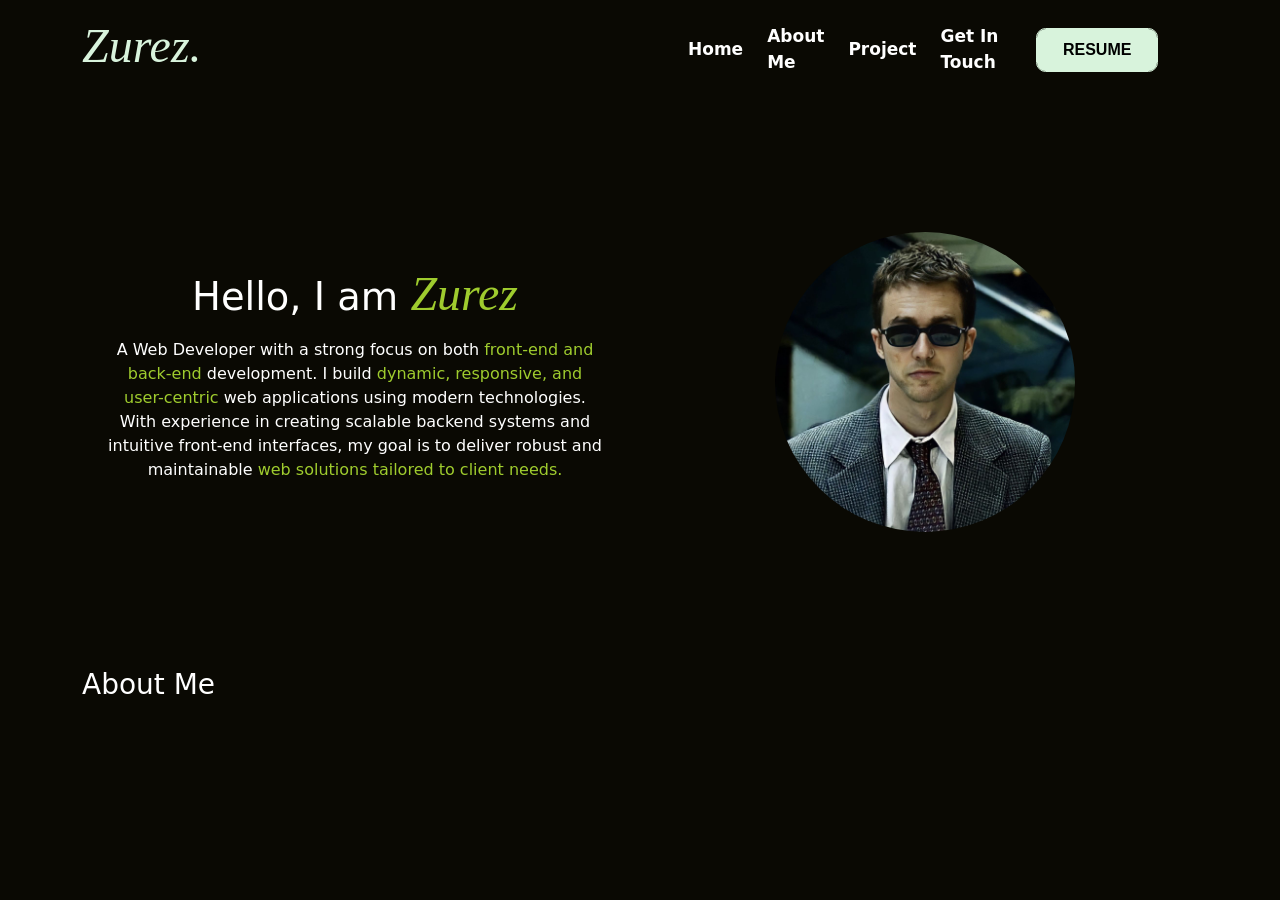
==== index.html @ 230d24d3 "Refactor section to main for semantic HTML and adjust loading screen timeout for better performance" ====
<!DOCTYPE html>
<html lang="en">

<head>
    <link href="https://cdn.jsdelivr.net/npm/bootstrap@5.0.2/dist/css/bootstrap.min.css" rel="stylesheet"
        integrity="sha384-EVSTQN3/azprG1Anm3QDgpJLIm9Nao0Yz1ztcQTwFspd3yD65VohhpuuCOmLASjC" crossorigin="anonymous" />
    <script src="https://cdn.jsdelivr.net/npm/@popperjs/core@2.9.2/dist/umd/popper.min.js"
        integrity="sha384-IQsoLXl5PILFhosVNubq5LC7Qb9DXgDA9i+tQ8Zj3iwWAwPtgFTxbJ8NT4GN1R8p"
        crossorigin="anonymous"></script>
    <script src="https://cdn.jsdelivr.net/npm/bootstrap@5.0.2/dist/js/bootstrap.min.js"
        integrity="sha384-cVKIPhGWiC2Al4u+LWgxfKTRIcfu0JTxR+EQDz/bgldoEyl4H0zUF0QKbrJ0EcQF"
        crossorigin="anonymous"></script>
    <meta charset="UTF-8" />
    <meta name="viewport" content="width=device-width, initial-scale=1.0" />
    <title>Document</title>
    <link rel="stylesheet" href="styles.css" />
</head>
   <!-- Loading Screen -->

<body id="body" class="container text-white">
    <div id="loading-screen">
        <span><i>Zurez..</i></span>
    </div>
    <div id="loading-finish" style="display: none;">
    <div class="py-3">
        <div class="row align-items-center">
            <h1 class="logo-text col-md-6"><i>Zurez.</i></h1>
            <nav class="navbar-text col-md-6 d-none d-md-flex px-5 justify-content-end align-items-center gap-4">
                <a href="#">Home</a>
                <a href="#">About Me</a>
                <a href="#">Project</a>
                <a href="#">Get In Touch</a>
                <button class="btn third text-black">Resume</button>
            </nav>
        </div>
    </div>

    <main class="main-section d-flex justify-content-center align-items-center my-5 my-section">
        <div class="row">
            <div class="col-md-6 d-flex flex-column align-items-center justify-content-center">
                <div class="main-heading text-center">Hello, I am <span class="main-zurez"><i>Zurez</i></span></div>
                <p class="text-center px-4 py-2 main-text">
                    A Web Developer with a strong focus on both <span style="color: #9fcc2e;">front-end and back-end</span> development.
                    I build<span style="color: #9fcc2e;"> dynamic, responsive, and user-centric</span> web applications using modern technologies.
                    With experience in creating scalable backend systems and intuitive front-end interfaces,
                    my goal is to deliver robust and maintainable <span style="color: #9fcc2e;">web solutions tailored to client needs.</span>
                </p>
            </div>
            <div class="col-md-6 d-flex align-items-center justify-content-center">
                <div class="">
                    <img src="./image/narrator.jpg" height="300" width="300" alt="image" style="border-radius: 50%;" />
                </div>
            </div>
        </div>
    </main>
    <about>
        <div class="fs-3">About Me</div>
    </about>
</div>
    <!-- <section class="about-me">
        <h1>I am a good boy</h1>
    </section> -->


    <script>
        // Set a timeout to hide the loading screen after 2 seconds
        setTimeout(function () {
            document.getElementById('loading-screen').style.display = 'none';
            document.getElementById('loading-finish').style.display = 'block';
        }, 500); // 2000ms = 2 seconds
    </script>


    <script src="https://cdn.jsdelivr.net/npm/@popperjs/core@2.9.2/dist/umd/popper.min.js"
        integrity="sha384-IQsoLXl5PILFhosVNubq5LC7Qb9DXgDA9i+tQ8Zj3iwWAwPtgFTxbJ8NT4GN1R8p"
        crossorigin="anonymous"></script>
    <script src="https://cdn.jsdelivr.net/npm/bootstrap@5.0.2/dist/js/bootstrap.min.js"
        integrity="sha384-cVKIPhGWiC2Al4u+LWgxfKTRIcfu0JTxR+EQDz/bgldoEyl4H0zUF0QKbrJ0EcQF"
        crossorigin="anonymous"></script>
</body>

</html>
---- styles.css ----
:root {
  /* Main color Dark to White */
  --main-bg-color-black: #000; /* Black */
  --main-bg-color-900: #0a0903; /* darkest */
  --main-bg-color-700: #9fcc2e;
  --main-bg-color-500: #d8f3dc; /* base / default */
  --main-bg-color-300: ;
  --main-bg-color-100: ; /* lightest */
  --main-bg-color-white: #fff; /* White */
  --main-font-family: "Playfair Display", serif;
  /* --secondry-font-family: "Playfair Display", serif; */
}

body {
  background-color: var(--main-bg-color-900);
}

#loading-screen {
  position: fixed;
  top: 0;
  left: 0;
  width: 100%;
  height: 100%;
  background-color: var(--main-bg-color-900);
  color: white;
  display: flex;
  justify-content: center;
  align-items: center;
  font-size: 30px;
  font-family: "Times New Roman", Times, serif;
  z-index: 9999; /* Make sure it's on top */
  text-shadow: 0 0 10px #fff,
  0 0 60px #9fcc2e,
  0 0 70px #9fcc2e;

}

.logo-text {
  font-family: "Times New Roman", Times, serif;
  color: var(--main-bg-color-500);
  font-size: 3rem;
}

.navbar-text {
  font-weight: 600;
}

nav a {
  color: var(--main-bg-color-500);
  text-decoration: none;
  font-size: 17px;
}

nav a:hover {
  color: var(--main-bg-color-700);
  /* text-decoration: underline; */
}

.main-section {
  height: 29.3rem;
}

.main-heading {
  font-size: 2.4rem;
}

.main-text {
  font-size: 16px;
}

.main-zurez{
  font-family: "Times New Roman", Times, serif;
  font-size: 3rem;
  color: var(--main-bg-color-700);
}

/* Base button styles */
.btn {
  box-sizing: border-box;
  appearance: none;
  background-color: transparent;
  border-radius: 0.6em;
  cursor: pointer;
  display: flex;
  align-self: center;
  font-size: 1rem;
  font-weight: 700;
  line-height: 1;
  margin: 4px;
  padding: 0.8em 1.6em;
  text-decoration: none;
  text-align:   center;
  text-transform: uppercase;
  font-family: "Montserrat", sans-serif;
  transition: all 150ms ease-in-out;
}

.btn:hover,
.btn:focus {
  color: #fff;
  outline: 0;
}

/* Button with 'third' class */
.btn.third {
  border-color: var(--main-bg-color-500); /* replaced $blue */
  color: var(--main-bg-color-black);
  box-shadow: 0 0 40px 40px var(--main-bg-color-500) inset,
    0 0 0 0 var(--main-bg-color-500);
}

.btn.third:hover {
  color: #fff;
  box-shadow: 0 0 10px 0 var(--main-bg-color-500) inset,
    0 0 10px 4px var(--main-bg-color-500);
}
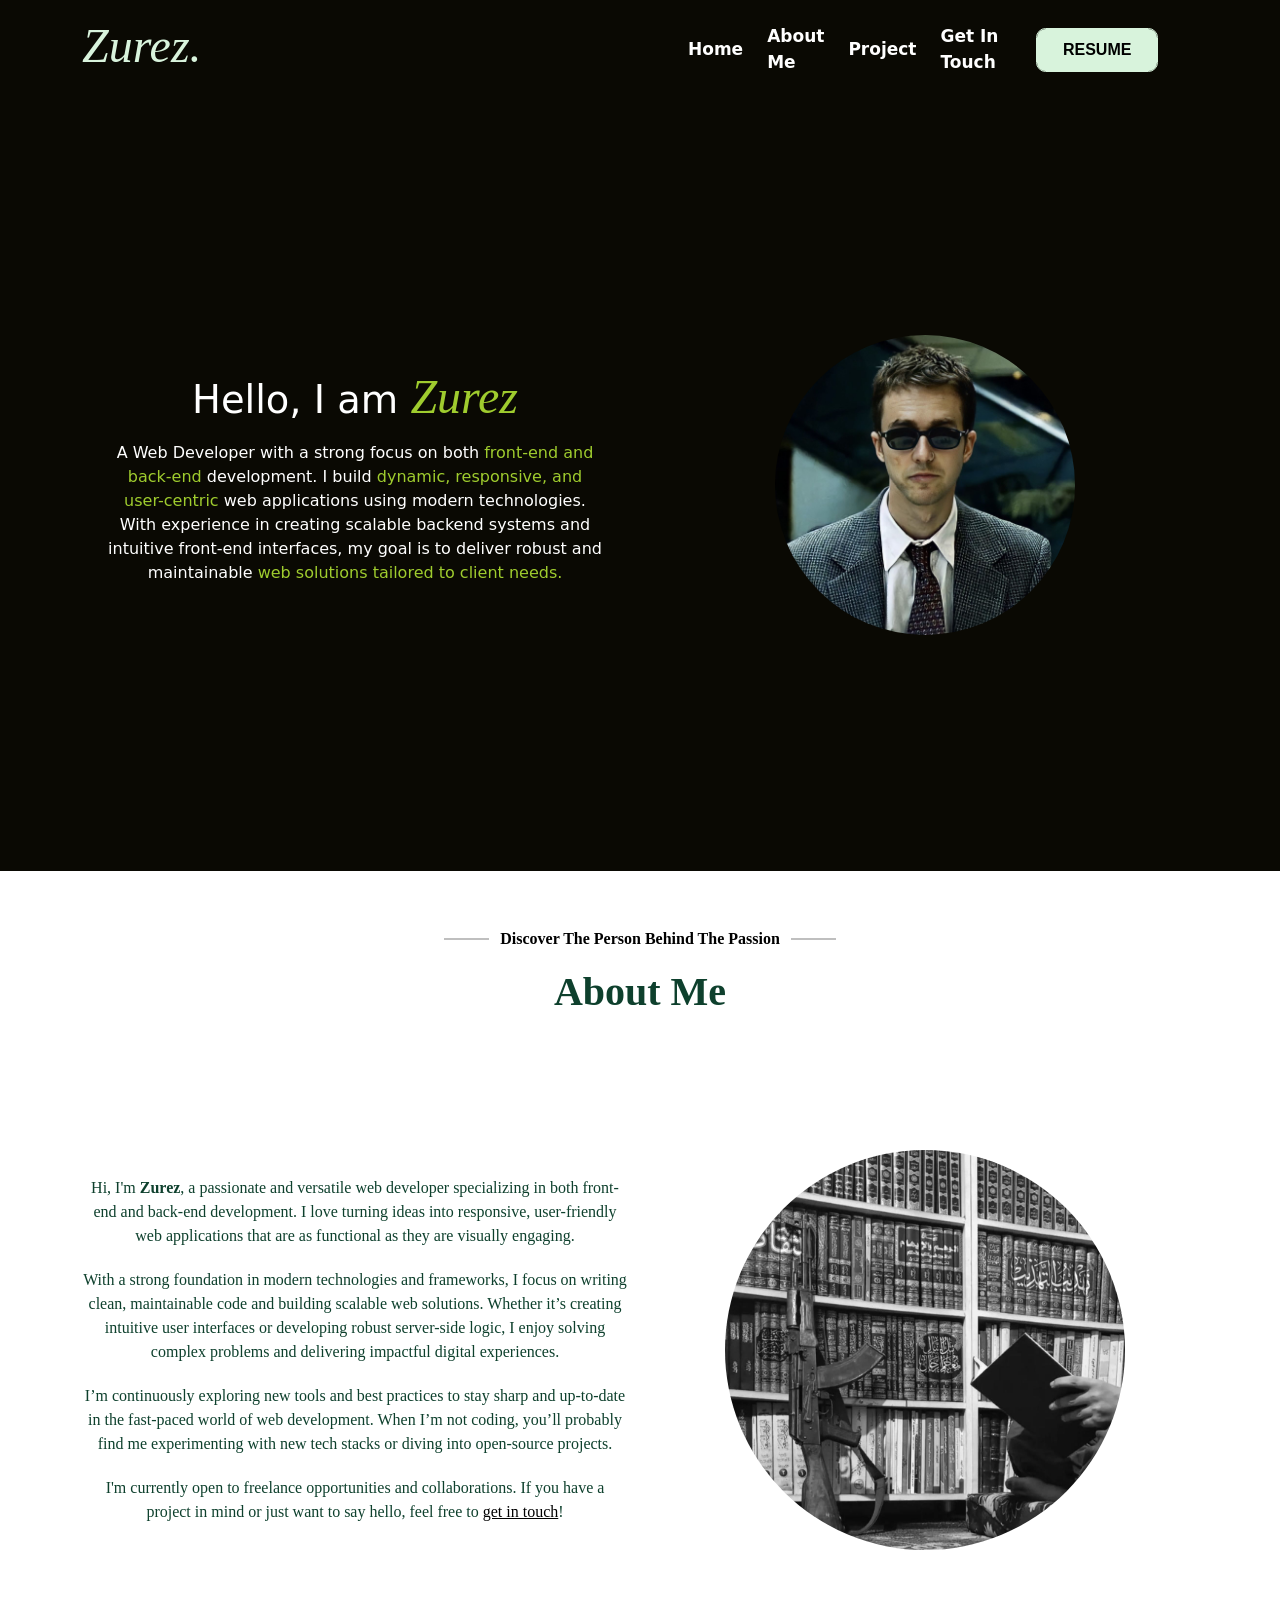
==== commit f908a256: "Refactor code structure for improved readability and maintainability" ====
--- a/index.html
+++ b/index.html
@@ -15,68 +15,117 @@
     <title>Document</title>
     <link rel="stylesheet" href="styles.css" />
 </head>
-   <!-- Loading Screen -->
 
-<body id="body" class="container text-white">
+<body id="body">
+
+
+    <!-- Loading Screen -->
     <div id="loading-screen">
         <span><i>Zurez..</i></span>
     </div>
+    <!-- Loading Screen Ends -->
+
+    <!-- Loading Starts -->
     <div id="loading-finish" style="display: none;">
-    <div class="py-3">
-        <div class="row align-items-center">
-            <h1 class="logo-text col-md-6"><i>Zurez.</i></h1>
-            <nav class="navbar-text col-md-6 d-none d-md-flex px-5 justify-content-end align-items-center gap-4">
-                <a href="#">Home</a>
-                <a href="#">About Me</a>
-                <a href="#">Project</a>
-                <a href="#">Get In Touch</a>
-                <button class="btn third text-black">Resume</button>
-            </nav>
-        </div>
+
+
+        <!--Nav Section Starts -->
+        <nav class="container text-white py-3">
+            <div class="row align-items-center">
+                <h1 class="logo-text col-md-6"><i>Zurez.</i></h1>
+                <nav class="navbar-text col-md-6 d-none d-md-flex px-5 justify-content-end align-items-center gap-4">
+                    <a href="#">Home</a>
+                    <a href="#">About Me</a>
+                    <a href="#">Project</a>
+                    <a href="#">Get In Touch</a>
+                    <button class="btn third text-black">Resume</button>
+                </nav>
+            </div>
+        </nav>
+        <!--Nav Section Starts -->
+
+
+
+        <!-- Home Section Starts -->
+        <main class="container text-white justify-content-center align-items-center my-5 my-section">
+            <div class="row">
+                <div class="col-md-6 d-flex flex-column align-items-center justify-content-center">
+                    <div class="main-heading text-center">Hello, I am <span class="main-zurez"><i>Zurez</i></span></div>
+                    <p class="text-center px-4 py-2 main-text">
+                        A Web Developer with a strong focus on both <span style="color: #9fcc2e;">front-end and
+                            back-end</span> development.
+                        I build<span style="color: #9fcc2e;"> dynamic, responsive, and user-centric</span> web
+                        applications using modern technologies.
+                        With experience in creating scalable backend systems and intuitive front-end interfaces,
+                        my goal is to deliver robust and maintainable <span style="color: #9fcc2e;">web solutions
+                            tailored to client needs.</span>
+                    </p>
+                </div>
+                <div class="col-md-6 d-flex align-items-center justify-content-center">
+                    <div class="">
+                        <img src="./image/narrator.jpg" height="300" width="300" alt="image"
+                            style="border-radius: 50%;" />
+                    </div>
+                </div>
+            </div>
+        </main>
+        <!-- Home Section Ends-->
+
+
+
+        <section id="about">
+            <div class="line-text my-2">Discover The Person Behind The Passion</div>
+            <div class="about-heading">About Me</div>
+            <div class="container">
+                <div class="row about-text">
+                    <div class="col-md-6 d-flex flex-column align-items-center justify-content-center">
+                        <p class="paragraph-text-about">
+                            Hi, I'm <strong>Zurez</strong>, a passionate and versatile web developer specializing in both 
+                            <span style="color: #0E402D;">front-end</span> and 
+                            <span style="color: #0E402D;">back-end</span> development. I love turning ideas into responsive, 
+                            user-friendly web applications that are as functional as they are visually engaging.
+                        </p>
+                        <p class="paragraph-text-about mt-1">
+                            With a strong foundation in modern technologies and frameworks, I focus on writing clean, 
+                            maintainable code and building scalable web solutions. Whether it’s creating intuitive 
+                            user interfaces or developing robust server-side logic, I enjoy solving complex problems 
+                            and delivering impactful digital experiences.
+                        </p>
+                        <p class="paragraph-text-about mt-1">
+                            I’m continuously exploring new tools and best practices to stay sharp and up-to-date 
+                            in the fast-paced world of web development. When I’m not coding, you’ll probably find me 
+                            experimenting with new tech stacks or diving into open-source projects.
+                        </p>
+                        <p class="paragraph-text-about mt-1">
+                            I'm currently open to freelance opportunities and collaborations. If you have a project in mind or 
+                            just want to say hello, feel free to <a href="#contact" class="text-decoration-underline text-black">get in touch</a>!
+                        </p>                                            
+                    </div>
+                    <div class="col-md-6 d-flex align-items-center justify-content-center">
+                        <img src="./image/gbuo.jpeg" height="400" width="400" alt="image"
+                            style="border-radius: 50%;" />
+                    </div>
+                </div>
+            </div>
+        </section>
+
+
+
     </div>
 
-    <main class="main-section d-flex justify-content-center align-items-center my-5 my-section">
-        <div class="row">
-            <div class="col-md-6 d-flex flex-column align-items-center justify-content-center">
-                <div class="main-heading text-center">Hello, I am <span class="main-zurez"><i>Zurez</i></span></div>
-                <p class="text-center px-4 py-2 main-text">
-                    A Web Developer with a strong focus on both <span style="color: #9fcc2e;">front-end and back-end</span> development.
-                    I build<span style="color: #9fcc2e;"> dynamic, responsive, and user-centric</span> web applications using modern technologies.
-                    With experience in creating scalable backend systems and intuitive front-end interfaces,
-                    my goal is to deliver robust and maintainable <span style="color: #9fcc2e;">web solutions tailored to client needs.</span>
-                </p>
-            </div>
-            <div class="col-md-6 d-flex align-items-center justify-content-center">
-                <div class="">
-                    <img src="./image/narrator.jpg" height="300" width="300" alt="image" style="border-radius: 50%;" />
-                </div>
-            </div>
-        </div>
-    </main>
-    <about>
-        <div class="fs-3">About Me</div>
-    </about>
-</div>
-    <!-- <section class="about-me">
-        <h1>I am a good boy</h1>
-    </section> -->
 
-
+    <!-- Set a timeout to hide the loading screen after 2 seconds -->
     <script>
-        // Set a timeout to hide the loading screen after 2 seconds
         setTimeout(function () {
             document.getElementById('loading-screen').style.display = 'none';
             document.getElementById('loading-finish').style.display = 'block';
         }, 500); // 2000ms = 2 seconds
     </script>
 
-
-    <script src="https://cdn.jsdelivr.net/npm/@popperjs/core@2.9.2/dist/umd/popper.min.js"
-        integrity="sha384-IQsoLXl5PILFhosVNubq5LC7Qb9DXgDA9i+tQ8Zj3iwWAwPtgFTxbJ8NT4GN1R8p"
-        crossorigin="anonymous"></script>
-    <script src="https://cdn.jsdelivr.net/npm/bootstrap@5.0.2/dist/js/bootstrap.min.js"
-        integrity="sha384-cVKIPhGWiC2Al4u+LWgxfKTRIcfu0JTxR+EQDz/bgldoEyl4H0zUF0QKbrJ0EcQF"
-        crossorigin="anonymous"></script>
+    <!-- Cdn Starts -->
+    <script src="https://cdn.jsdelivr.net/npm/@popperjs/core@2.9.2/dist/umd/popper.min.js" integrity="sha384-IQsoLXl5PILFhosVNubq5LC7Qb9DXgDA9i+tQ8Zj3iwWAwPtgFTxbJ8NT4GN1R8p" crossorigin="anonymous"></script>
+    <script src="https://cdn.jsdelivr.net/npm/bootstrap@5.0.2/dist/js/bootstrap.min.js" integrity="sha384-cVKIPhGWiC2Al4u+LWgxfKTRIcfu0JTxR+EQDz/bgldoEyl4H0zUF0QKbrJ0EcQF" crossorigin="anonymous"></script>
+    <!-- Cdn Ends -->
 </body>
 
 </html>
--- a/styles.css
+++ b/styles.css
@@ -1,7 +1,9 @@
 :root {
   /* Main color Dark to White */
   --main-bg-color-black: #000; /* Black */
+  --main-bg-color-grey: #808080; /* Grey */
   --main-bg-color-900: #0a0903; /* darkest */
+  --main-bg-color-800: #0E402D;
   --main-bg-color-700: #9fcc2e;
   --main-bg-color-500: #d8f3dc; /* base / default */
   --main-bg-color-300: ;
@@ -13,6 +15,13 @@
 
 body {
   background-color: var(--main-bg-color-900);
+}
+
+.my-section {
+  height: 75vh;
+  display: flex;
+  justify-content: center;
+  align-items: center;
 }
 
 #loading-screen {
@@ -35,10 +44,60 @@
 
 }
 
+#about{
+  height: 100vh;
+  background-color: var(--main-bg-color-white);
+  color: var(--main-bg-color-800);
+  font-family: "Times New Roman", Times, serif;
+  text-align: center;
+  padding-top: 3rem;
+}
+
+.about-heading {
+  font-size: 2.5rem;
+  font-weight: bold;
+  color: var(--main-bg-color-800);
+  margin: 0.2rem 0rem 0.8rem 0rem;
+}
+
+.about-text {
+  height: 70vh;
+  color: var(--main-bg-color-800);
+  margin-bottom: 1rem;
+}
+
 .logo-text {
   font-family: "Times New Roman", Times, serif;
   color: var(--main-bg-color-500);
   font-size: 3rem;
+}
+
+.line-text {
+  color: var(--main-bg-color-black);
+  text-align: center;
+  font-size: 16px;
+  font-weight: bold;
+  position: relative;
+  display: inline-block; /* Ensures the lines are attached to the text */
+}
+
+.line-text::before,
+.line-text::after {
+  content: '';
+  position: absolute;
+  background: var(--main-bg-color-grey);
+  width: 16%; /* Percentage based width for responsiveness */
+  height: 1px;
+  top: 50%;
+  transform: translateY(-50%);
+}
+
+.line-text::before {
+  left: -20%; /* Adjust to position the line just before the text */
+}
+
+.line-text::after {
+  right: -20%; /* Adjust to position the line just after the text */
 }
 
 .navbar-text {
@@ -54,10 +113,6 @@
 nav a:hover {
   color: var(--main-bg-color-700);
   /* text-decoration: underline; */
-}
-
-.main-section {
-  height: 29.3rem;
 }
 
 .main-heading {
@@ -114,3 +169,10 @@
   box-shadow: 0 0 10px 0 var(--main-bg-color-500) inset,
     0 0 10px 4px var(--main-bg-color-500);
 }
+
+.paragraph-text-about {
+  font-size: 1rem;
+  line-height: 1.5;
+  color: var(--main-bg-color-800);
+  margin: 1rem 0;
+}
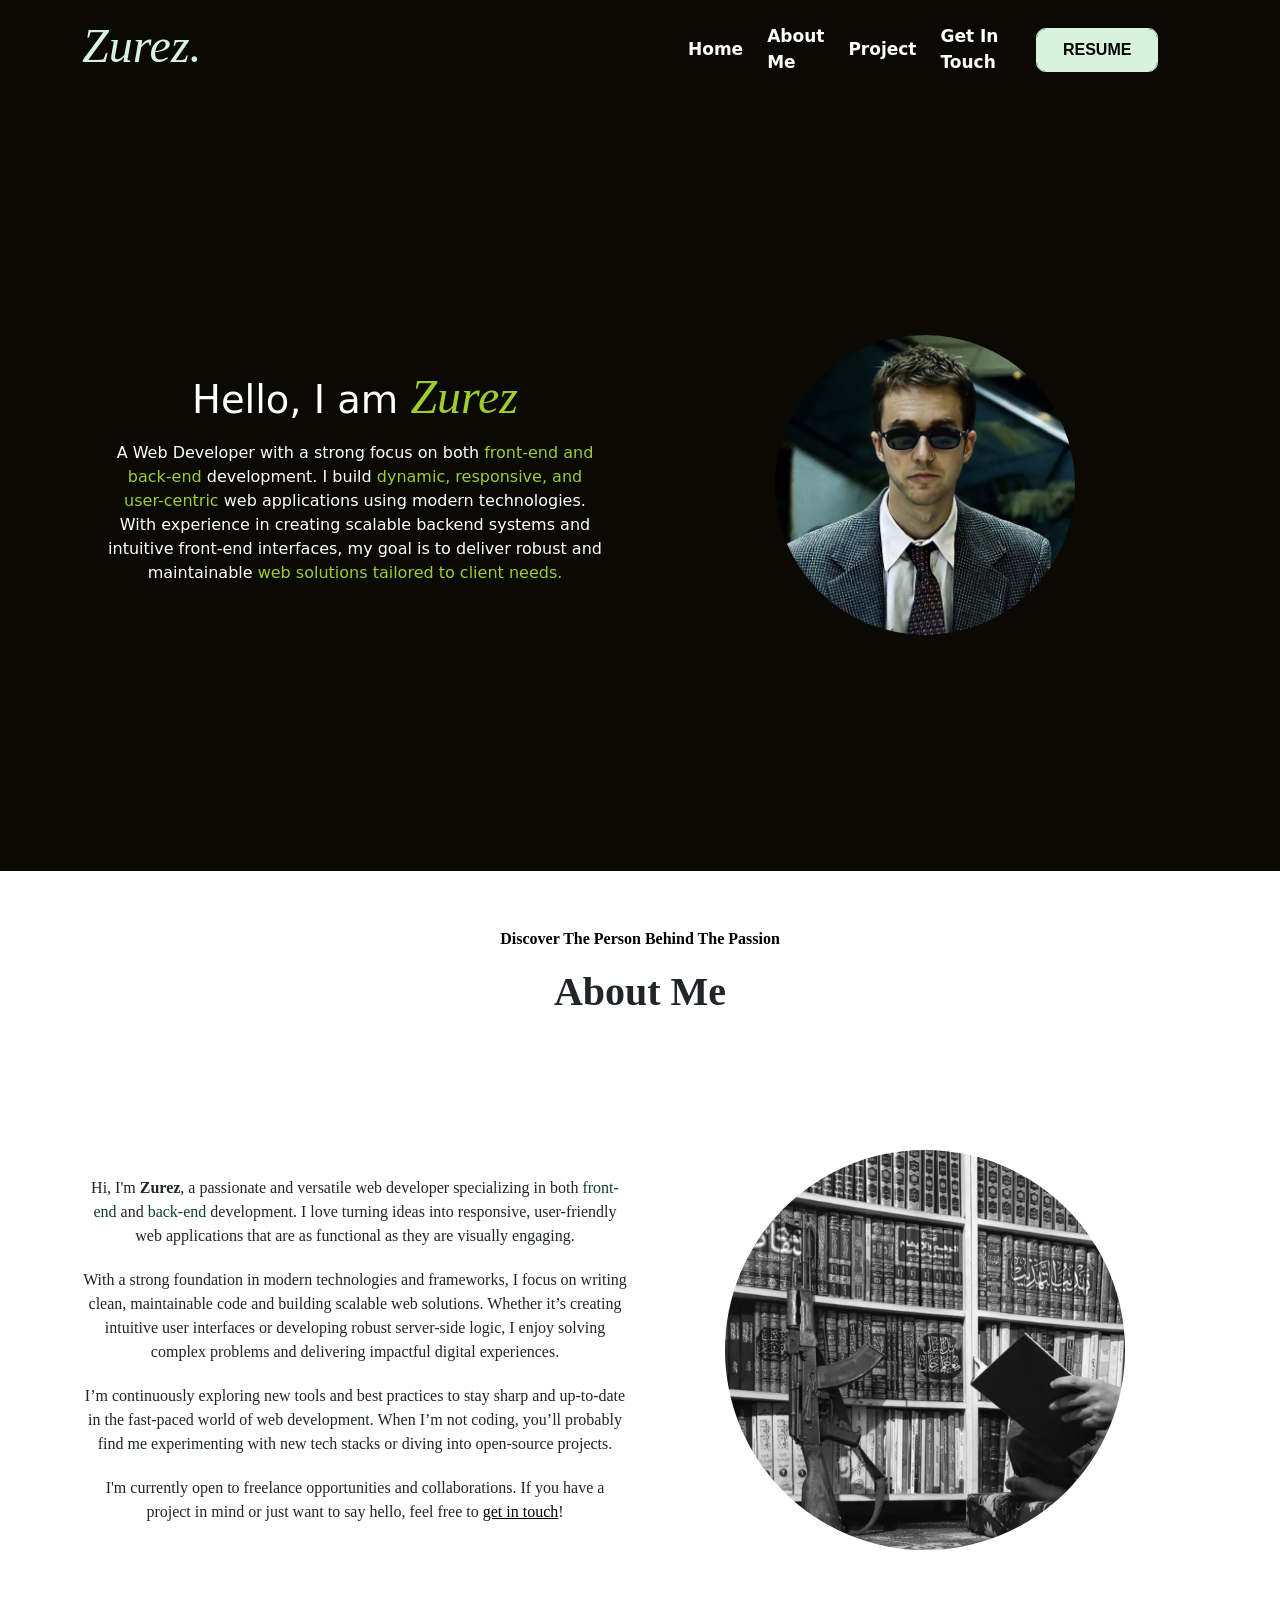
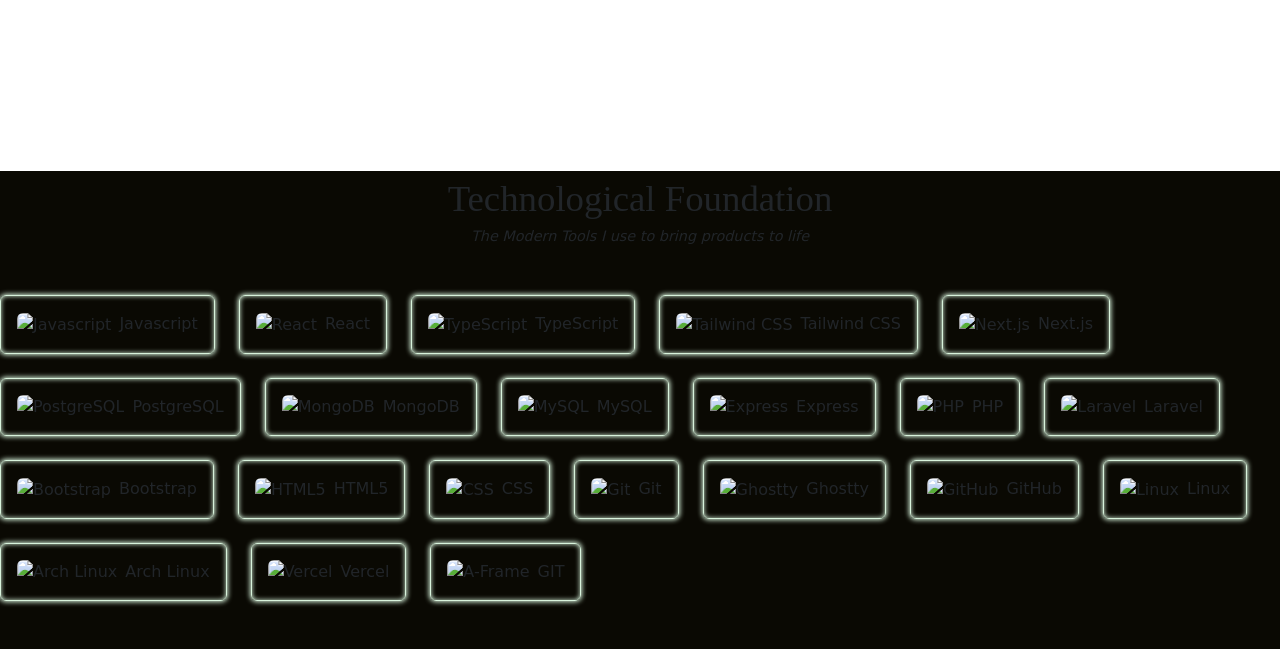
==== commit 0a3bff32: "merge" ====
--- a/index.html
+++ b/index.html
@@ -80,35 +80,195 @@
                 <div class="row about-text">
                     <div class="col-md-6 d-flex flex-column align-items-center justify-content-center">
                         <p class="paragraph-text-about">
-                            Hi, I'm <strong>Zurez</strong>, a passionate and versatile web developer specializing in both 
-                            <span style="color: #0E402D;">front-end</span> and 
-                            <span style="color: #0E402D;">back-end</span> development. I love turning ideas into responsive, 
+                            Hi, I'm <strong>Zurez</strong>, a passionate and versatile web developer specializing in
+                            both
+                            <span style="color: #0E402D;">front-end</span> and
+                            <span style="color: #0E402D;">back-end</span> development. I love turning ideas into
+                            responsive,
                             user-friendly web applications that are as functional as they are visually engaging.
                         </p>
                         <p class="paragraph-text-about mt-1">
-                            With a strong foundation in modern technologies and frameworks, I focus on writing clean, 
-                            maintainable code and building scalable web solutions. Whether it’s creating intuitive 
-                            user interfaces or developing robust server-side logic, I enjoy solving complex problems 
+                            With a strong foundation in modern technologies and frameworks, I focus on writing clean,
+                            maintainable code and building scalable web solutions. Whether it’s creating intuitive
+                            user interfaces or developing robust server-side logic, I enjoy solving complex problems
                             and delivering impactful digital experiences.
                         </p>
                         <p class="paragraph-text-about mt-1">
-                            I’m continuously exploring new tools and best practices to stay sharp and up-to-date 
-                            in the fast-paced world of web development. When I’m not coding, you’ll probably find me 
+                            I’m continuously exploring new tools and best practices to stay sharp and up-to-date
+                            in the fast-paced world of web development. When I’m not coding, you’ll probably find me
                             experimenting with new tech stacks or diving into open-source projects.
                         </p>
                         <p class="paragraph-text-about mt-1">
-                            I'm currently open to freelance opportunities and collaborations. If you have a project in mind or 
-                            just want to say hello, feel free to <a href="#contact" class="text-decoration-underline text-black">get in touch</a>!
-                        </p>                                            
+                            I'm currently open to freelance opportunities and collaborations. If you have a project in
+                            mind or
+                            just want to say hello, feel free to <a href="#contact"
+                                class="text-decoration-underline text-black">get in touch</a>!
+                        </p>
                     </div>
                     <div class="col-md-6 d-flex align-items-center justify-content-center">
-                        <img src="./image/gbuo.jpeg" height="400" width="400" alt="image"
-                            style="border-radius: 50%;" />
+                        <img src="./image/gbuo.jpeg" height="400" width="400" alt="image" style="border-radius: 50%;" />
                     </div>
                 </div>
             </div>
         </section>
-
+        <section>
+            <div>
+                <div class="text-center tech-heading">Technological Foundation</div>
+                <div class="text-center tech-subheading">The Modern Tools I use to bring products to life</div>
+            </div>
+
+            <!-- Technologies -->
+            <div class="d-flex gap-4 my-5 flex-wrap">
+                <div class="d-flex border custom-border-technology rounded p-3 gap-2 justify-content-center">
+                    <div>
+                        <img src="./image/javascript.svg" alt="Javascript" class="rounded"
+                            style="width: 20px; height: 20px; object-fit: contain;">
+                    </div>
+                    <div>Javascript</div>
+                </div>
+                <div class="d-flex border custom-border-technology rounded p-3 gap-2 justify-content-center">
+                    <div>
+                        <img src="./image/react.svg" alt="React" class="rounded"
+                            style="width: 20px; height: 20px; object-fit: contain;">
+                    </div>
+                    <div>React</div>
+                </div>
+                <div class="d-flex border custom-border-technology rounded p-3 gap-2 justify-content-center">
+                    <div>
+                        <img src="./image/typescript.svg" alt="TypeScript" class="rounded"
+                            style="width: 20px; height: 20px; object-fit: contain;">
+                    </div>
+                    <div>TypeScript</div>
+                </div>
+                <div class="d-flex border custom-border-technology rounded p-3 gap-2 justify-content-center">
+                    <div>
+                        <img src="./image/tailwindcss.svg" alt="Tailwind CSS" class="rounded"
+                            style="width: 20px; height: 20px; object-fit: contain;">
+                    </div>
+                    <div>Tailwind CSS</div>
+                </div>
+                <div class="d-flex border custom-border-technology rounded p-3 gap-2 justify-content-center">
+                    <div>
+                        <img src="./image/nextdotjs.svg" alt="Next.js" class="rounded"
+                            style="width: 20px; height: 20px; object-fit: contain;">
+                    </div>
+                    <div>Next.js</div>
+                </div>
+                <div class="d-flex border custom-border-technology rounded p-3 gap-2 justify-content-center">
+                    <div>
+                        <img src="./image/postgresql.svg" alt="PostgreSQL" class="rounded"
+                            style="width: 20px; height: 20px; object-fit: contain;">
+                    </div>
+                    <div>PostgreSQL</div>
+                </div>
+                <div class="d-flex border custom-border-technology rounded p-3 gap-2 justify-content-center">
+                    <div>
+                        <img src="./image/mongodb.svg" alt="MongoDB" class="rounded"
+                            style="width: 20px; height: 20px; object-fit: contain;">
+                    </div>
+                    <div>MongoDB</div>
+                </div>
+                <div class="d-flex border custom-border-technology rounded p-3 gap-2 justify-content-center">
+                    <div>
+                        <img src="./image/mysql.svg" alt="MySQL" class="rounded"
+                            style="width: 20px; height: 20px; object-fit: contain;">
+                    </div>
+                    <div>MySQL</div>
+                </div>
+                <div class="d-flex border custom-border-technology rounded p-3 gap-2 justify-content-center">
+                    <div>
+                        <img src="./image/express.svg" alt="Express" class="rounded"
+                            style="width: 20px; height: 20px; object-fit: contain;">
+                    </div>
+                    <div>Express</div>
+                </div>
+                <div class="d-flex border custom-border-technology rounded p-3 gap-2 justify-content-center">
+                    <div>
+                        <img src="./image/php.svg" alt="PHP" class="rounded"
+                            style="width: 20px; height: 20px; object-fit: contain;">
+                    </div>
+                    <div>PHP</div>
+                </div>
+                <div class="d-flex border custom-border-technology rounded p-3 gap-2 justify-content-center">
+                    <div>
+                        <img src="./image/laravel.svg" alt="Laravel" class="rounded"
+                            style="width: 20px; height: 20px; object-fit: contain;">
+                    </div>
+                    <div>Laravel</div>
+                </div>
+                <div class="d-flex border custom-border-technology rounded p-3 gap-2 justify-content-center">
+                    <div>
+                        <img src="./image/bootstrap.svg" alt="Bootstrap" class="rounded"
+                            style="width: 20px; height: 20px; object-fit: contain;">
+                    </div>
+                    <div>Bootstrap</div>
+                </div>
+                <div class="d-flex border custom-border-technology rounded p-3 gap-2 justify-content-center">
+                    <div>
+                        <img src="./image/html5.svg" alt="HTML5" class="rounded"
+                            style="width: 20px; height: 20px; object-fit: contain;">
+                    </div>
+                    <div>HTML5</div>
+                </div>
+                <div class="d-flex border custom-border-technology rounded p-3 gap-2 justify-content-center">
+                    <div>
+                        <img src="./image/css.svg" alt="CSS" class="rounded"
+                            style="width: 20px; height: 20px; object-fit: contain;">
+                    </div>
+                    <div>CSS</div>
+                </div>
+                <div class="d-flex border custom-border-technology rounded p-3 gap-2 justify-content-center">
+                    <div>
+                        <img src="./image/git.svg" alt="Git" class="rounded"
+                            style="width: 20px; height: 20px; object-fit: contain;">
+                    </div>
+                    <div>Git</div>
+                </div>
+                <div class="d-flex border custom-border-technology rounded p-3 gap-2 justify-content-center">
+                    <div>
+                        <img src="./image/ghostty.svg" alt="Ghostty" class="rounded"
+                            style="width: 20px; height: 20px; object-fit: contain;">
+                    </div>
+                    <div>Ghostty</div>
+                </div>
+                <div class="d-flex border custom-border-technology rounded p-3 gap-2 justify-content-center">
+                    <div>
+                        <img src="./image/github.svg" alt="GitHub" class="rounded"
+                            style="width: 20px; height: 20px; object-fit: contain;">
+                    </div>
+                    <div>GitHub</div>
+                </div>
+                <div class="d-flex border custom-border-technology rounded p-3 gap-2 justify-content-center">
+                    <div>
+                        <img src="./image/linux.svg" alt="Linux" class="rounded"
+                            style="width: 20px; height: 20px; object-fit: contain;">
+                    </div>
+                    <div>Linux</div>
+                </div>
+                <div class="d-flex border custom-border-technology rounded p-3 gap-2 justify-content-center">
+                    <div>
+                        <img src="./image/archlinux.svg" alt="Arch Linux" class="rounded"
+                            style="width: 20px; height: 20px; object-fit: contain;">
+                    </div>
+                    <div>Arch Linux</div>
+                </div>
+                <div class="d-flex border custom-border-technology rounded p-3 gap-2 justify-content-center">
+                    <div>
+                        <img src="./image/vercel.svg" alt="Vercel" class="rounded"
+                            style="width: 20px; height: 20px; object-fit: contain;">
+                    </div>
+                    <div>Vercel</div>
+                </div>
+                <div class="d-flex border custom-border-technology rounded p-3 gap-2 justify-content-center">
+                    <div>
+                        <img src="./image/aframe.svg" alt="A-Frame" class="rounded"
+                            style="width: 20px; height: 20px; object-fit: contain;">
+                    </div>
+                    <div>GIT</div>
+                </div>
+            </div>
+
+        </section>
 
 
     </div>
@@ -123,8 +283,12 @@
     </script>
 
     <!-- Cdn Starts -->
-    <script src="https://cdn.jsdelivr.net/npm/@popperjs/core@2.9.2/dist/umd/popper.min.js" integrity="sha384-IQsoLXl5PILFhosVNubq5LC7Qb9DXgDA9i+tQ8Zj3iwWAwPtgFTxbJ8NT4GN1R8p" crossorigin="anonymous"></script>
-    <script src="https://cdn.jsdelivr.net/npm/bootstrap@5.0.2/dist/js/bootstrap.min.js" integrity="sha384-cVKIPhGWiC2Al4u+LWgxfKTRIcfu0JTxR+EQDz/bgldoEyl4H0zUF0QKbrJ0EcQF" crossorigin="anonymous"></script>
+    <script src="https://cdn.jsdelivr.net/npm/@popperjs/core@2.9.2/dist/umd/popper.min.js"
+        integrity="sha384-IQsoLXl5PILFhosVNubq5LC7Qb9DXgDA9i+tQ8Zj3iwWAwPtgFTxbJ8NT4GN1R8p"
+        crossorigin="anonymous"></script>
+    <script src="https://cdn.jsdelivr.net/npm/bootstrap@5.0.2/dist/js/bootstrap.min.js"
+        integrity="sha384-cVKIPhGWiC2Al4u+LWgxfKTRIcfu0JTxR+EQDz/bgldoEyl4H0zUF0QKbrJ0EcQF"
+        crossorigin="anonymous"></script>
     <!-- Cdn Ends -->
 </body>
 
--- a/styles.css
+++ b/styles.css
@@ -1,16 +1,21 @@
 :root {
   /* Main color Dark to White */
   --main-bg-color-black: #000; /* Black */
-  --main-bg-color-grey: #808080; /* Grey */
   --main-bg-color-900: #0a0903; /* darkest */
-  --main-bg-color-800: #0E402D;
   --main-bg-color-700: #9fcc2e;
-  --main-bg-color-500: #d8f3dc; /* base / default */
+  --main-bg-color-500: #d8f3dc;
+  /* base / default */
   --main-bg-color-300: ;
-  --main-bg-color-100: ; /* lightest */
-  --main-bg-color-white: #fff; /* White */
-  --main-font-family: "Playfair Display", serif;
-  /* --secondry-font-family: "Playfair Display", serif; */
+  --main-bg-color-100: ;
+  /* lightest */
+  --main-bg-color-shadow-green: #b5e244;
+  /* lightest */
+  --main-bg-color-shadow-white: #b5e244;
+  /* lightest */
+  --main-bg-color-white: #fff;
+  /* white */
+  --main-font-family: "playfair display", serif;
+  /* --secondry-font-family: "playfair display", serif; */
 }
 
 body {
@@ -36,11 +41,12 @@
   justify-content: center;
   align-items: center;
   font-size: 30px;
-  font-family: "Times New Roman", Times, serif;
-  z-index: 9999; /* Make sure it's on top */
+  font-family: "times new roman", times, serif;
+  z-index: 9999;
+  /* make sure it's on top */
   text-shadow: 0 0 10px #fff,
-  0 0 60px #9fcc2e,
-  0 0 70px #9fcc2e;
+    0 0 60px #9fcc2e,
+    0 0 70px #9fcc2e;
 
 }
 
@@ -123,10 +129,15 @@
   font-size: 16px;
 }
 
-.main-zurez{
+.main-zurez {
   font-family: "Times New Roman", Times, serif;
   font-size: 3rem;
   color: var(--main-bg-color-700);
+}
+
+.my-7 {
+  padding-top: 6rem;
+  padding-bottom: 6rem;
 }
 
 /* Base button styles */
@@ -144,7 +155,7 @@
   margin: 4px;
   padding: 0.8em 1.6em;
   text-decoration: none;
-  text-align:   center;
+  text-align: center;
   text-transform: uppercase;
   font-family: "Montserrat", sans-serif;
   transition: all 150ms ease-in-out;
@@ -158,7 +169,8 @@
 
 /* Button with 'third' class */
 .btn.third {
-  border-color: var(--main-bg-color-500); /* replaced $blue */
+  border-color: var(--main-bg-color-500);
+  /* replaced $blue */
   color: var(--main-bg-color-black);
   box-shadow: 0 0 40px 40px var(--main-bg-color-500) inset,
     0 0 0 0 var(--main-bg-color-500);
@@ -175,4 +187,19 @@
   line-height: 1.5;
   color: var(--main-bg-color-800);
   margin: 1rem 0;
+}
+.custom-border-technology {
+  border-color: var(--main-bg-color-500) !important;
+  box-shadow: 0 0 5px 0 var(--main-bg-color-500) inset,
+    0 0 5px 1px var(--main-bg-color-500);
+}
+
+.tech-heading {
+  font-size: 2.3rem;
+  font-family: var(--main-font-family);
+}
+
+.tech-subheading {
+  font-size: 0.9rem;
+  font-style: italic;
 }
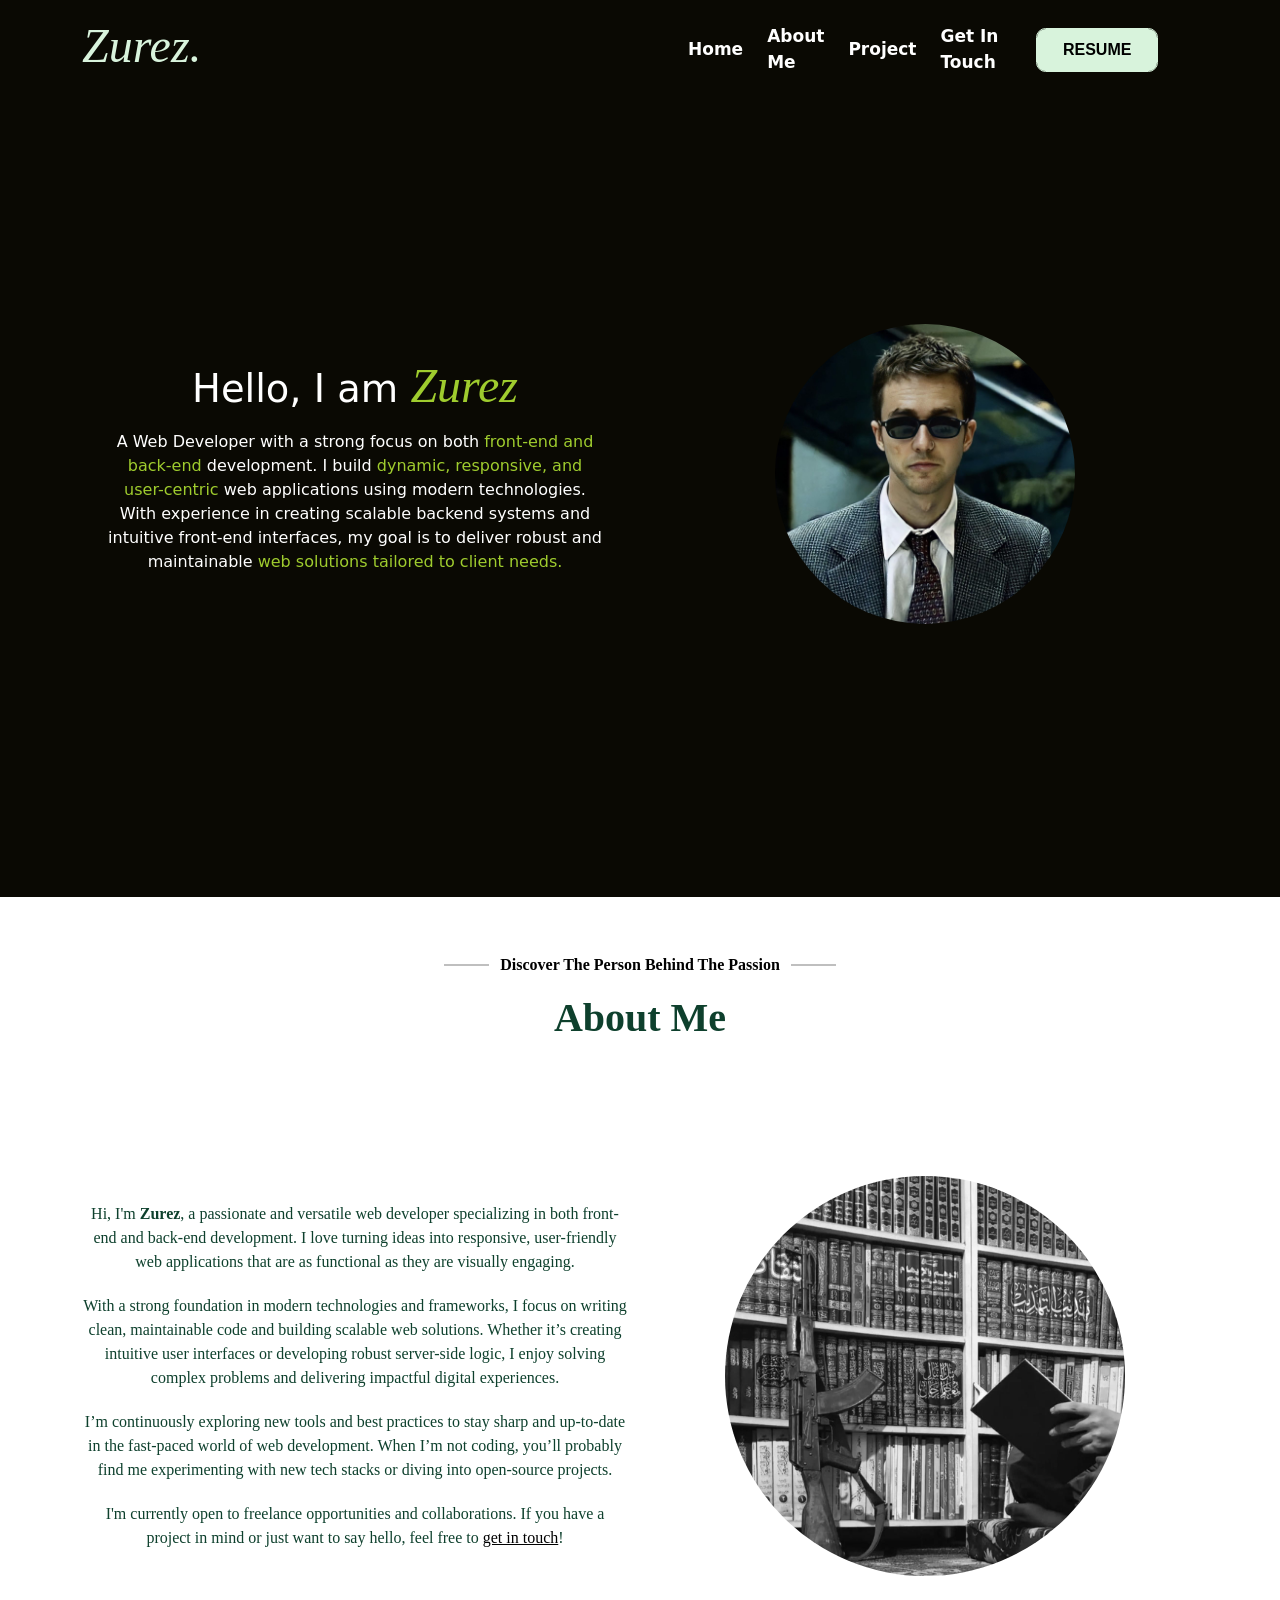
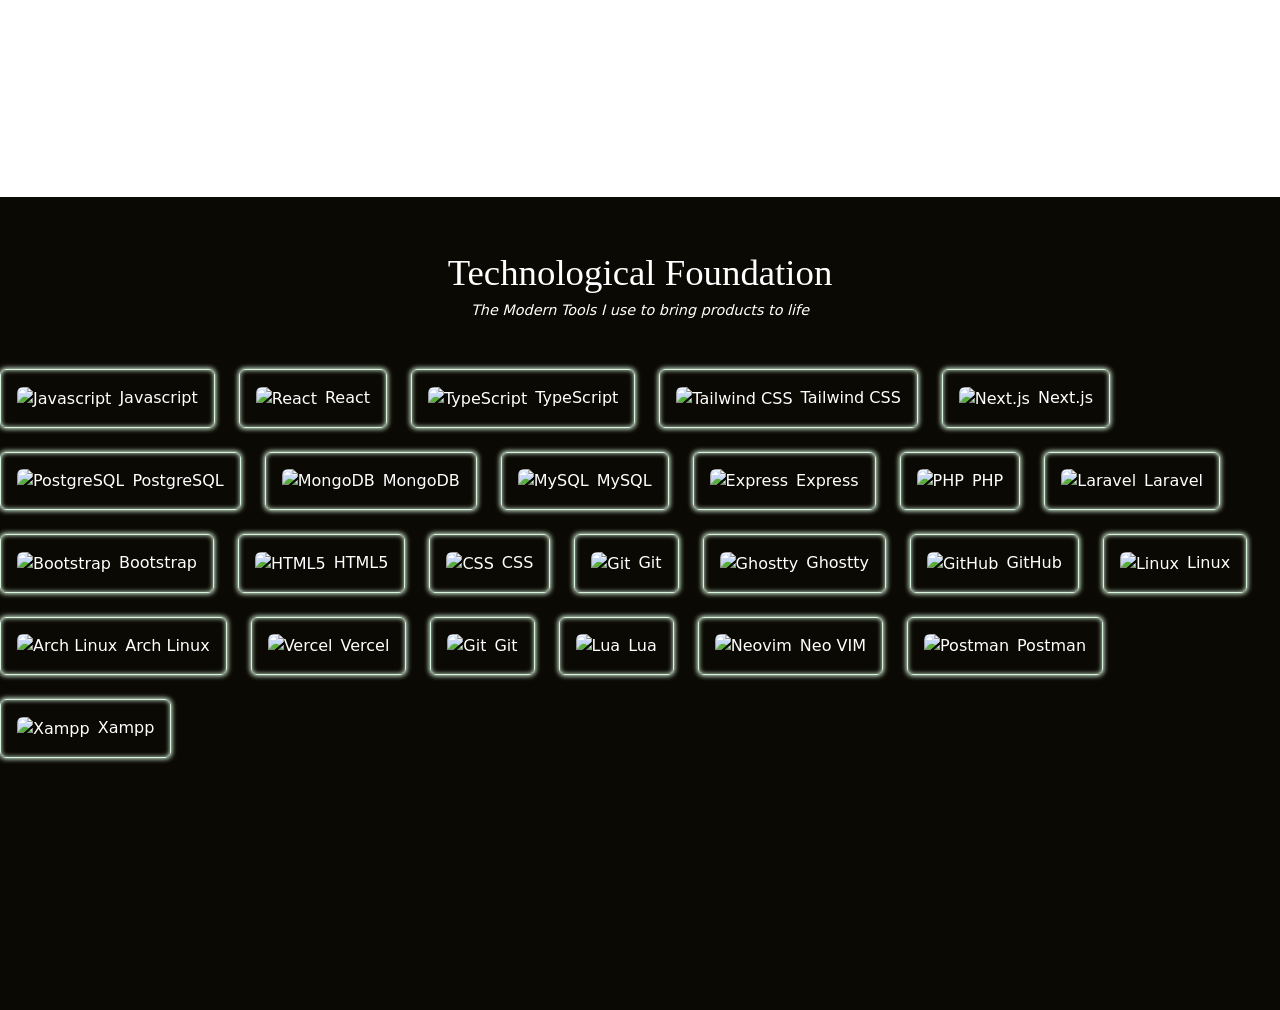
==== commit 18c7f488: "commit" ====
--- a/index.html
+++ b/index.html
@@ -47,8 +47,8 @@
 
 
         <!-- Home Section Starts -->
-        <main class="container text-white justify-content-center align-items-center my-5 my-section">
-            <div class="row">
+        <main class="container text-white justify-content-center align-items-center my-3 my-section">
+            <div class="row pb-5">
                 <div class="col-md-6 d-flex flex-column align-items-center justify-content-center">
                     <div class="main-heading text-center">Hello, I am <span class="main-zurez"><i>Zurez</i></span></div>
                     <p class="text-center px-4 py-2 main-text">
@@ -80,38 +80,37 @@
                 <div class="row about-text">
                     <div class="col-md-6 d-flex flex-column align-items-center justify-content-center">
                         <p class="paragraph-text-about">
-                            Hi, I'm <strong>Zurez</strong>, a passionate and versatile web developer specializing in
-                            both
-                            <span style="color: #0E402D;">front-end</span> and
-                            <span style="color: #0E402D;">back-end</span> development. I love turning ideas into
-                            responsive,
+                            Hi, I'm <strong>Zurez</strong>, a passionate and versatile web developer specializing in both 
+                            <span style="color: #0E402D;">front-end</span> and 
+                            <span style="color: #0E402D;">back-end</span> development. I love turning ideas into responsive, 
                             user-friendly web applications that are as functional as they are visually engaging.
                         </p>
                         <p class="paragraph-text-about mt-1">
-                            With a strong foundation in modern technologies and frameworks, I focus on writing clean,
-                            maintainable code and building scalable web solutions. Whether it’s creating intuitive
-                            user interfaces or developing robust server-side logic, I enjoy solving complex problems
+                            With a strong foundation in modern technologies and frameworks, I focus on writing clean, 
+                            maintainable code and building scalable web solutions. Whether it’s creating intuitive 
+                            user interfaces or developing robust server-side logic, I enjoy solving complex problems 
                             and delivering impactful digital experiences.
                         </p>
                         <p class="paragraph-text-about mt-1">
-                            I’m continuously exploring new tools and best practices to stay sharp and up-to-date
-                            in the fast-paced world of web development. When I’m not coding, you’ll probably find me
+                            I’m continuously exploring new tools and best practices to stay sharp and up-to-date 
+                            in the fast-paced world of web development. When I’m not coding, you’ll probably find me 
                             experimenting with new tech stacks or diving into open-source projects.
                         </p>
                         <p class="paragraph-text-about mt-1">
-                            I'm currently open to freelance opportunities and collaborations. If you have a project in
-                            mind or
-                            just want to say hello, feel free to <a href="#contact"
-                                class="text-decoration-underline text-black">get in touch</a>!
-                        </p>
+                            I'm currently open to freelance opportunities and collaborations. If you have a project in mind or 
+                            just want to say hello, feel free to <a href="#contact" class="text-decoration-underline text-black">get in touch</a>!
+                        </p>                                            
                     </div>
                     <div class="col-md-6 d-flex align-items-center justify-content-center">
-                        <img src="./image/gbuo.jpeg" height="400" width="400" alt="image" style="border-radius: 50%;" />
+                        <img src="./image/gbuo.jpeg" height="400" width="400" alt="image"
+                            style="border-radius: 50%;" />
                     </div>
                 </div>
             </div>
         </section>
-        <section>
+
+        <!-- Technological foundation -->
+        <section id="technology">
             <div>
                 <div class="text-center tech-heading">Technological Foundation</div>
                 <div class="text-center tech-subheading">The Modern Tools I use to bring products to life</div>
@@ -121,153 +120,181 @@
             <div class="d-flex gap-4 my-5 flex-wrap">
                 <div class="d-flex border custom-border-technology rounded p-3 gap-2 justify-content-center">
                     <div>
-                        <img src="./image/javascript.svg" alt="Javascript" class="rounded"
+                        <img src="./image/tech-logos/javascript.svg" alt="Javascript" class="rounded"
                             style="width: 20px; height: 20px; object-fit: contain;">
                     </div>
                     <div>Javascript</div>
                 </div>
                 <div class="d-flex border custom-border-technology rounded p-3 gap-2 justify-content-center">
                     <div>
-                        <img src="./image/react.svg" alt="React" class="rounded"
+                        <img src="./image/tech-logos/react.svg" alt="React" class="rounded" git
                             style="width: 20px; height: 20px; object-fit: contain;">
                     </div>
                     <div>React</div>
                 </div>
                 <div class="d-flex border custom-border-technology rounded p-3 gap-2 justify-content-center">
                     <div>
-                        <img src="./image/typescript.svg" alt="TypeScript" class="rounded"
+                        <img src="./image/tech-logos/typescript.svg" alt="TypeScript" class="rounded"
                             style="width: 20px; height: 20px; object-fit: contain;">
                     </div>
                     <div>TypeScript</div>
                 </div>
                 <div class="d-flex border custom-border-technology rounded p-3 gap-2 justify-content-center">
                     <div>
-                        <img src="./image/tailwindcss.svg" alt="Tailwind CSS" class="rounded"
+                        <img src="./image/tech-logos/tailwindcss.svg" alt="Tailwind CSS" class="rounded"
                             style="width: 20px; height: 20px; object-fit: contain;">
                     </div>
                     <div>Tailwind CSS</div>
                 </div>
                 <div class="d-flex border custom-border-technology rounded p-3 gap-2 justify-content-center">
                     <div>
-                        <img src="./image/nextdotjs.svg" alt="Next.js" class="rounded"
+                        <img src="./image/tech-logos/nextdotjs.svg" alt="Next.js" class="rounded"
                             style="width: 20px; height: 20px; object-fit: contain;">
                     </div>
                     <div>Next.js</div>
                 </div>
                 <div class="d-flex border custom-border-technology rounded p-3 gap-2 justify-content-center">
                     <div>
-                        <img src="./image/postgresql.svg" alt="PostgreSQL" class="rounded"
+                        <img src="./image/tech-logos/postgresql.svg" alt="PostgreSQL" class="rounded"
                             style="width: 20px; height: 20px; object-fit: contain;">
                     </div>
                     <div>PostgreSQL</div>
                 </div>
                 <div class="d-flex border custom-border-technology rounded p-3 gap-2 justify-content-center">
                     <div>
-                        <img src="./image/mongodb.svg" alt="MongoDB" class="rounded"
+                        <img src="./image/tech-logos/mongodb.svg" alt="MongoDB" class="rounded"
                             style="width: 20px; height: 20px; object-fit: contain;">
                     </div>
                     <div>MongoDB</div>
                 </div>
                 <div class="d-flex border custom-border-technology rounded p-3 gap-2 justify-content-center">
                     <div>
-                        <img src="./image/mysql.svg" alt="MySQL" class="rounded"
+                        <img src="./image/tech-logos/mysql.svg" alt="MySQL" class="rounded"
                             style="width: 20px; height: 20px; object-fit: contain;">
                     </div>
                     <div>MySQL</div>
                 </div>
                 <div class="d-flex border custom-border-technology rounded p-3 gap-2 justify-content-center">
                     <div>
-                        <img src="./image/express.svg" alt="Express" class="rounded"
+                        <img src="./image/tech-logos/express.svg" alt="Express" class="rounded"
                             style="width: 20px; height: 20px; object-fit: contain;">
                     </div>
                     <div>Express</div>
                 </div>
                 <div class="d-flex border custom-border-technology rounded p-3 gap-2 justify-content-center">
                     <div>
-                        <img src="./image/php.svg" alt="PHP" class="rounded"
+                        <img src="./image/tech-logos/php.svg" alt="PHP" class="rounded"
                             style="width: 20px; height: 20px; object-fit: contain;">
                     </div>
                     <div>PHP</div>
                 </div>
                 <div class="d-flex border custom-border-technology rounded p-3 gap-2 justify-content-center">
                     <div>
-                        <img src="./image/laravel.svg" alt="Laravel" class="rounded"
+                        <img src="./image/tech-logos/laravel.svg" alt="Laravel" class="rounded"
                             style="width: 20px; height: 20px; object-fit: contain;">
                     </div>
                     <div>Laravel</div>
                 </div>
                 <div class="d-flex border custom-border-technology rounded p-3 gap-2 justify-content-center">
                     <div>
-                        <img src="./image/bootstrap.svg" alt="Bootstrap" class="rounded"
+                        <img src="./image/tech-logos/bootstrap.svg" alt="Bootstrap" class="rounded"
                             style="width: 20px; height: 20px; object-fit: contain;">
                     </div>
                     <div>Bootstrap</div>
                 </div>
                 <div class="d-flex border custom-border-technology rounded p-3 gap-2 justify-content-center">
                     <div>
-                        <img src="./image/html5.svg" alt="HTML5" class="rounded"
+                        <img src="./image/tech-logos/html5.svg" alt="HTML5" class="rounded"
                             style="width: 20px; height: 20px; object-fit: contain;">
                     </div>
                     <div>HTML5</div>
                 </div>
                 <div class="d-flex border custom-border-technology rounded p-3 gap-2 justify-content-center">
                     <div>
-                        <img src="./image/css.svg" alt="CSS" class="rounded"
+                        <img src="./image/tech-logos/css.svg" alt="CSS" class="rounded"
                             style="width: 20px; height: 20px; object-fit: contain;">
                     </div>
                     <div>CSS</div>
                 </div>
                 <div class="d-flex border custom-border-technology rounded p-3 gap-2 justify-content-center">
                     <div>
-                        <img src="./image/git.svg" alt="Git" class="rounded"
+                        <img src="./image/tech-logos/git.svg" alt="Git" class="rounded"
                             style="width: 20px; height: 20px; object-fit: contain;">
                     </div>
                     <div>Git</div>
                 </div>
-                <div class="d-flex border custom-border-technology rounded p-3 gap-2 justify-content-center">
-                    <div>
-                        <img src="./image/ghostty.svg" alt="Ghostty" class="rounded"
+
+                <div class="d-flex border custom-border-technology rounded p-3 gap-2 justify-content-center">
+                    <div>
+                        <img src="./image/tech-logos/ghostty.svg" alt="Ghostty" class="rounded"
                             style="width: 20px; height: 20px; object-fit: contain;">
                     </div>
                     <div>Ghostty</div>
                 </div>
                 <div class="d-flex border custom-border-technology rounded p-3 gap-2 justify-content-center">
                     <div>
-                        <img src="./image/github.svg" alt="GitHub" class="rounded"
+                        <img src="./image/tech-logos/github.svg" alt="GitHub" class="rounded"
                             style="width: 20px; height: 20px; object-fit: contain;">
                     </div>
                     <div>GitHub</div>
                 </div>
                 <div class="d-flex border custom-border-technology rounded p-3 gap-2 justify-content-center">
                     <div>
-                        <img src="./image/linux.svg" alt="Linux" class="rounded"
+                        <img src="./image/tech-logos/linux.svg" alt="Linux" class="rounded"
                             style="width: 20px; height: 20px; object-fit: contain;">
                     </div>
                     <div>Linux</div>
                 </div>
                 <div class="d-flex border custom-border-technology rounded p-3 gap-2 justify-content-center">
                     <div>
-                        <img src="./image/archlinux.svg" alt="Arch Linux" class="rounded"
+                        <img src="./image/tech-logos/archlinux.svg" alt="Arch Linux" class="rounded"
                             style="width: 20px; height: 20px; object-fit: contain;">
                     </div>
                     <div>Arch Linux</div>
                 </div>
                 <div class="d-flex border custom-border-technology rounded p-3 gap-2 justify-content-center">
                     <div>
-                        <img src="./image/vercel.svg" alt="Vercel" class="rounded"
+                        <img src="./image/tech-logos/vercel.svg" alt="Vercel" class="rounded"
                             style="width: 20px; height: 20px; object-fit: contain;">
                     </div>
                     <div>Vercel</div>
                 </div>
                 <div class="d-flex border custom-border-technology rounded p-3 gap-2 justify-content-center">
                     <div>
-                        <img src="./image/aframe.svg" alt="A-Frame" class="rounded"
-                            style="width: 20px; height: 20px; object-fit: contain;">
-                    </div>
-                    <div>GIT</div>
-                </div>
-            </div>
-
+                        <img src="./image/tech-logos/git.svg" alt="Git" class="rounded"
+                            style="width: 20px; height: 20px; object-fit: contain;">
+                    </div>
+                    <div>Git</div>
+                </div>
+                <div class="d-flex border custom-border-technology rounded p-3 gap-2 justify-content-center">
+                    <div>
+                        <img src="./image/tech-logos/lua.svg" alt="Lua" class="rounded"
+                            style="width: 20px; height: 20px; object-fit: contain;">
+                    </div>
+                    <div>Lua</div>
+                </div>
+                <div class="d-flex border custom-border-technology rounded p-3 gap-2 justify-content-center">
+                    <div>
+                        <img src="./image/tech-logos/neovim.svg" alt="Neovim" class="rounded"
+                            style="width: 20px; height: 20px; object-fit: contain;">
+                    </div>
+                    <div>Neo VIM</div>
+                </div>
+                <div class="d-flex border custom-border-technology rounded p-3 gap-2 justify-content-center">
+                    <div>
+                        <img src="./image/tech-logos/postman.svg" alt="Postman" class="rounded"
+                            style="width: 20px; height: 20px; object-fit: contain;">
+                    </div>
+                    <div>Postman</div>
+                </div>
+                <div class="d-flex border custom-border-technology rounded p-3 gap-2 justify-content-center">
+                    <div>
+                        <img src="./image/tech-logos/xampp.svg" alt="Xampp" class="rounded"
+                            style="width: 20px; height: 20px; object-fit: contain;">
+                    </div>
+                    <div>Xampp</div>
+                </div>
+            </div>
         </section>
 
 
@@ -283,12 +310,8 @@
     </script>
 
     <!-- Cdn Starts -->
-    <script src="https://cdn.jsdelivr.net/npm/@popperjs/core@2.9.2/dist/umd/popper.min.js"
-        integrity="sha384-IQsoLXl5PILFhosVNubq5LC7Qb9DXgDA9i+tQ8Zj3iwWAwPtgFTxbJ8NT4GN1R8p"
-        crossorigin="anonymous"></script>
-    <script src="https://cdn.jsdelivr.net/npm/bootstrap@5.0.2/dist/js/bootstrap.min.js"
-        integrity="sha384-cVKIPhGWiC2Al4u+LWgxfKTRIcfu0JTxR+EQDz/bgldoEyl4H0zUF0QKbrJ0EcQF"
-        crossorigin="anonymous"></script>
+    <script src="https://cdn.jsdelivr.net/npm/@popperjs/core@2.9.2/dist/umd/popper.min.js" integrity="sha384-IQsoLXl5PILFhosVNubq5LC7Qb9DXgDA9i+tQ8Zj3iwWAwPtgFTxbJ8NT4GN1R8p" crossorigin="anonymous"></script>
+    <script src="https://cdn.jsdelivr.net/npm/bootstrap@5.0.2/dist/js/bootstrap.min.js" integrity="sha384-cVKIPhGWiC2Al4u+LWgxfKTRIcfu0JTxR+EQDz/bgldoEyl4H0zUF0QKbrJ0EcQF" crossorigin="anonymous"></script>
     <!-- Cdn Ends -->
 </body>
 
--- a/styles.css
+++ b/styles.css
@@ -1,21 +1,16 @@
 :root {
   /* Main color Dark to White */
   --main-bg-color-black: #000; /* Black */
+  --main-bg-color-grey: #808080; /* Grey */
   --main-bg-color-900: #0a0903; /* darkest */
+  --main-bg-color-800: #0E402D;
   --main-bg-color-700: #9fcc2e;
-  --main-bg-color-500: #d8f3dc;
-  /* base / default */
+  --main-bg-color-500: #d8f3dc; /* base / default */
   --main-bg-color-300: ;
-  --main-bg-color-100: ;
-  /* lightest */
-  --main-bg-color-shadow-green: #b5e244;
-  /* lightest */
-  --main-bg-color-shadow-white: #b5e244;
-  /* lightest */
-  --main-bg-color-white: #fff;
-  /* white */
-  --main-font-family: "playfair display", serif;
-  /* --secondry-font-family: "playfair display", serif; */
+  --main-bg-color-100: ; /* lightest */
+  --main-bg-color-white: #fff; /* White */
+  --main-font-family: "Playfair Display", serif;
+  /* --secondry-font-family: "Playfair Display", serif; */
 }
 
 body {
@@ -23,7 +18,7 @@
 }
 
 .my-section {
-  height: 75vh;
+  height: 85vh;
   display: flex;
   justify-content: center;
   align-items: center;
@@ -41,12 +36,11 @@
   justify-content: center;
   align-items: center;
   font-size: 30px;
-  font-family: "times new roman", times, serif;
-  z-index: 9999;
-  /* make sure it's on top */
+  font-family: "Times New Roman", Times, serif;
+  z-index: 9999; /* Make sure it's on top */
   text-shadow: 0 0 10px #fff,
-    0 0 60px #9fcc2e,
-    0 0 70px #9fcc2e;
+  0 0 60px #9fcc2e,
+  0 0 70px #9fcc2e;
 
 }
 
@@ -129,15 +123,10 @@
   font-size: 16px;
 }
 
-.main-zurez {
+.main-zurez{
   font-family: "Times New Roman", Times, serif;
   font-size: 3rem;
   color: var(--main-bg-color-700);
-}
-
-.my-7 {
-  padding-top: 6rem;
-  padding-bottom: 6rem;
 }
 
 /* Base button styles */
@@ -155,7 +144,7 @@
   margin: 4px;
   padding: 0.8em 1.6em;
   text-decoration: none;
-  text-align: center;
+  text-align:   center;
   text-transform: uppercase;
   font-family: "Montserrat", sans-serif;
   transition: all 150ms ease-in-out;
@@ -169,8 +158,7 @@
 
 /* Button with 'third' class */
 .btn.third {
-  border-color: var(--main-bg-color-500);
-  /* replaced $blue */
+  border-color: var(--main-bg-color-500); /* replaced $blue */
   color: var(--main-bg-color-black);
   box-shadow: 0 0 40px 40px var(--main-bg-color-500) inset,
     0 0 0 0 var(--main-bg-color-500);
@@ -202,4 +190,13 @@
 .tech-subheading {
   font-size: 0.9rem;
   font-style: italic;
+    animation: x 1s linear infinite;
+}
+
+#technology{
+  height: 85vh;
+  color: white !important;
+  justify-content: center;
+  align-items: center;
+  margin-top: 3rem;
 }
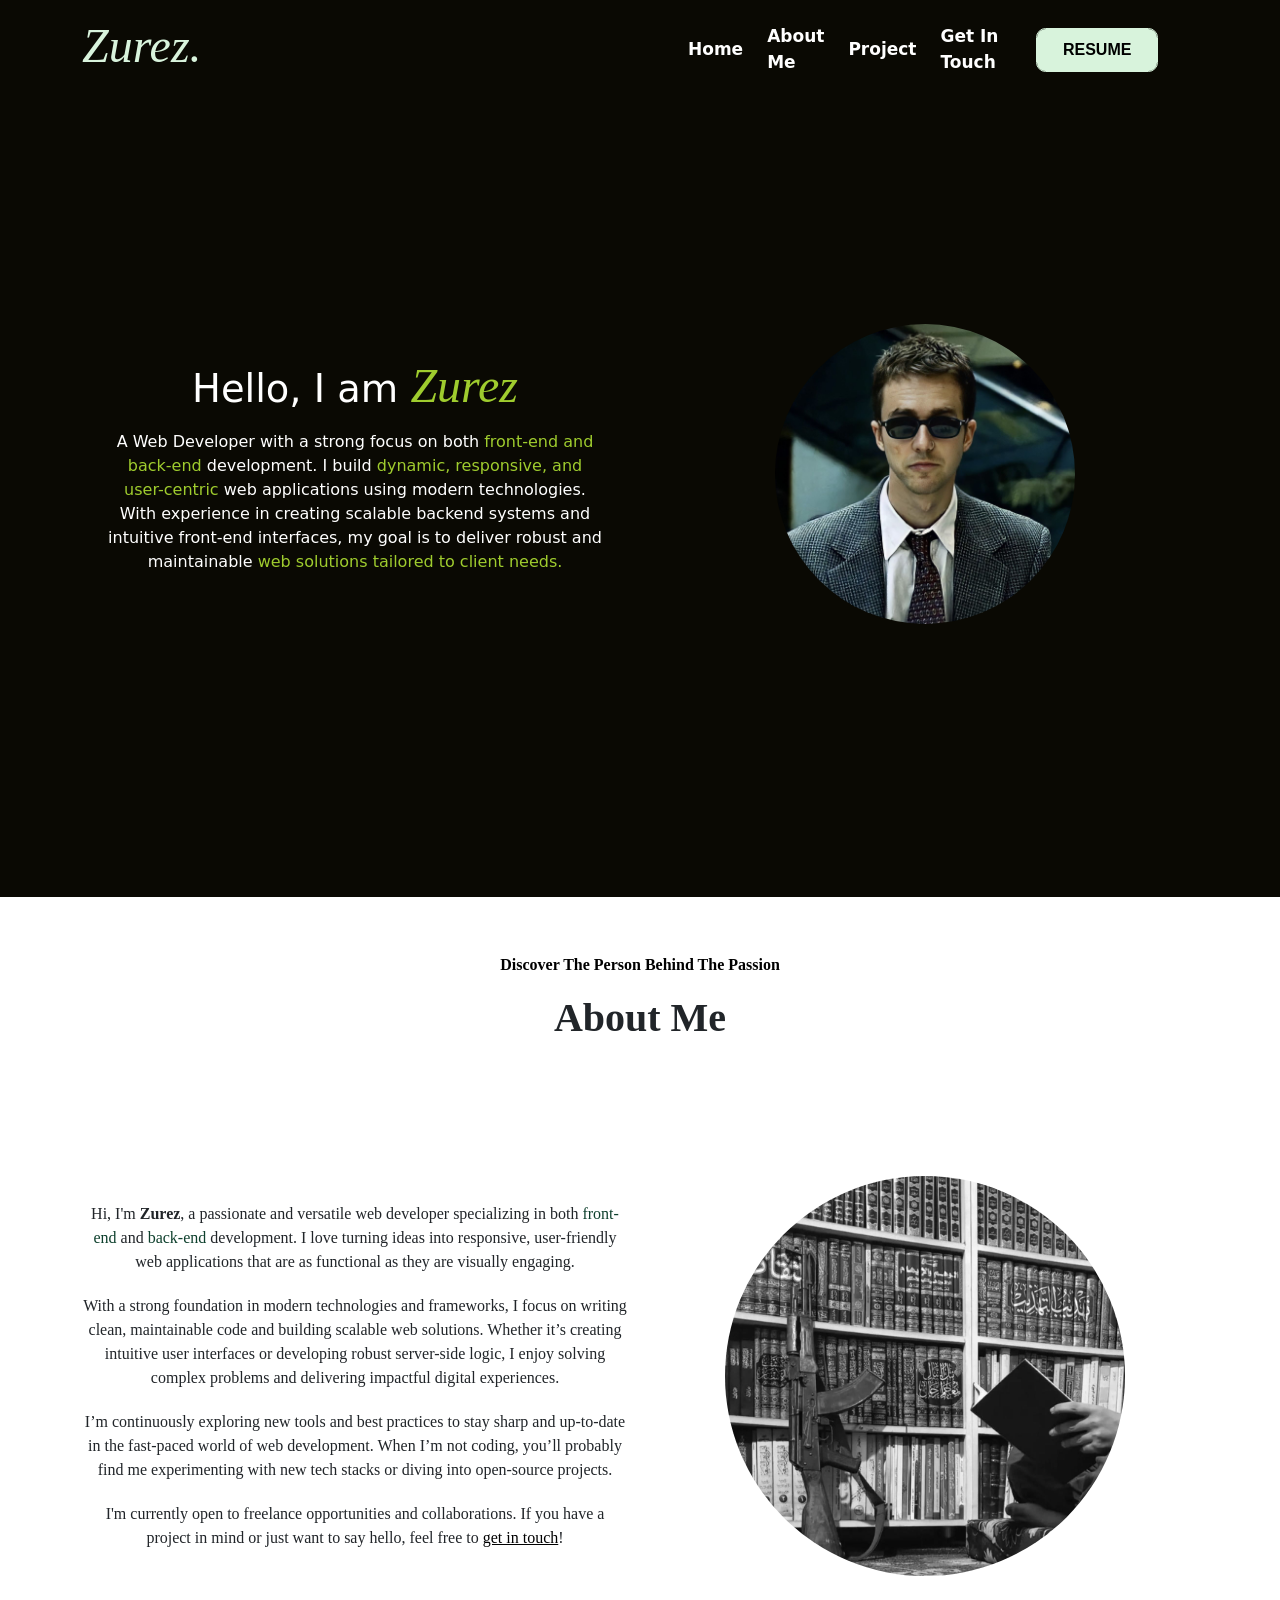
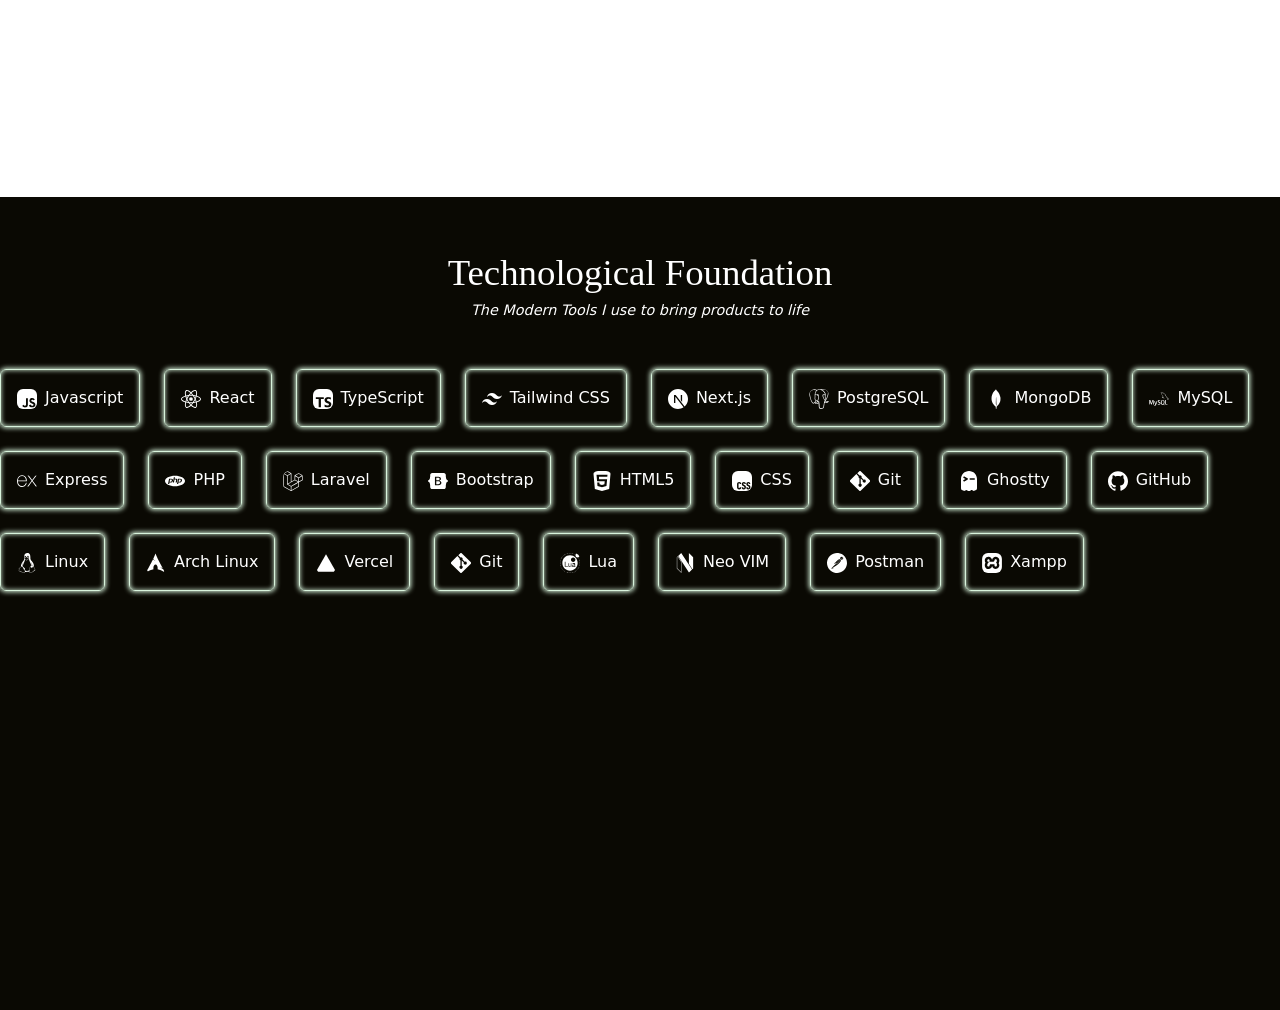
==== commit 1239e692: "Merge branch 'Zurez1-branch' of github-zurez20:zurez20/zurezportfolio" ====
--- a/index.html
+++ b/index.html
@@ -80,30 +80,33 @@
                 <div class="row about-text">
                     <div class="col-md-6 d-flex flex-column align-items-center justify-content-center">
                         <p class="paragraph-text-about">
-                            Hi, I'm <strong>Zurez</strong>, a passionate and versatile web developer specializing in both 
-                            <span style="color: #0E402D;">front-end</span> and 
-                            <span style="color: #0E402D;">back-end</span> development. I love turning ideas into responsive, 
+                            Hi, I'm <strong>Zurez</strong>, a passionate and versatile web developer specializing in
+                            both
+                            <span style="color: #0E402D;">front-end</span> and
+                            <span style="color: #0E402D;">back-end</span> development. I love turning ideas into
+                            responsive,
                             user-friendly web applications that are as functional as they are visually engaging.
                         </p>
                         <p class="paragraph-text-about mt-1">
-                            With a strong foundation in modern technologies and frameworks, I focus on writing clean, 
-                            maintainable code and building scalable web solutions. Whether it’s creating intuitive 
-                            user interfaces or developing robust server-side logic, I enjoy solving complex problems 
+                            With a strong foundation in modern technologies and frameworks, I focus on writing clean,
+                            maintainable code and building scalable web solutions. Whether it’s creating intuitive
+                            user interfaces or developing robust server-side logic, I enjoy solving complex problems
                             and delivering impactful digital experiences.
                         </p>
                         <p class="paragraph-text-about mt-1">
-                            I’m continuously exploring new tools and best practices to stay sharp and up-to-date 
-                            in the fast-paced world of web development. When I’m not coding, you’ll probably find me 
+                            I’m continuously exploring new tools and best practices to stay sharp and up-to-date
+                            in the fast-paced world of web development. When I’m not coding, you’ll probably find me
                             experimenting with new tech stacks or diving into open-source projects.
                         </p>
                         <p class="paragraph-text-about mt-1">
-                            I'm currently open to freelance opportunities and collaborations. If you have a project in mind or 
-                            just want to say hello, feel free to <a href="#contact" class="text-decoration-underline text-black">get in touch</a>!
-                        </p>                                            
+                            I'm currently open to freelance opportunities and collaborations. If you have a project in
+                            mind or
+                            just want to say hello, feel free to <a href="#contact"
+                                class="text-decoration-underline text-black">get in touch</a>!
+                        </p>
                     </div>
                     <div class="col-md-6 d-flex align-items-center justify-content-center">
-                        <img src="./image/gbuo.jpeg" height="400" width="400" alt="image"
-                            style="border-radius: 50%;" />
+                        <img src="./image/gbuo.jpeg" height="400" width="400" alt="image" style="border-radius: 50%;" />
                     </div>
                 </div>
             </div>
@@ -310,8 +313,12 @@
     </script>
 
     <!-- Cdn Starts -->
-    <script src="https://cdn.jsdelivr.net/npm/@popperjs/core@2.9.2/dist/umd/popper.min.js" integrity="sha384-IQsoLXl5PILFhosVNubq5LC7Qb9DXgDA9i+tQ8Zj3iwWAwPtgFTxbJ8NT4GN1R8p" crossorigin="anonymous"></script>
-    <script src="https://cdn.jsdelivr.net/npm/bootstrap@5.0.2/dist/js/bootstrap.min.js" integrity="sha384-cVKIPhGWiC2Al4u+LWgxfKTRIcfu0JTxR+EQDz/bgldoEyl4H0zUF0QKbrJ0EcQF" crossorigin="anonymous"></script>
+    <script src="https://cdn.jsdelivr.net/npm/@popperjs/core@2.9.2/dist/umd/popper.min.js"
+        integrity="sha384-IQsoLXl5PILFhosVNubq5LC7Qb9DXgDA9i+tQ8Zj3iwWAwPtgFTxbJ8NT4GN1R8p"
+        crossorigin="anonymous"></script>
+    <script src="https://cdn.jsdelivr.net/npm/bootstrap@5.0.2/dist/js/bootstrap.min.js"
+        integrity="sha384-cVKIPhGWiC2Al4u+LWgxfKTRIcfu0JTxR+EQDz/bgldoEyl4H0zUF0QKbrJ0EcQF"
+        crossorigin="anonymous"></script>
     <!-- Cdn Ends -->
 </body>
 
--- a/styles.css
+++ b/styles.css
@@ -1,16 +1,21 @@
 :root {
   /* Main color Dark to White */
   --main-bg-color-black: #000; /* Black */
-  --main-bg-color-grey: #808080; /* Grey */
   --main-bg-color-900: #0a0903; /* darkest */
-  --main-bg-color-800: #0E402D;
   --main-bg-color-700: #9fcc2e;
-  --main-bg-color-500: #d8f3dc; /* base / default */
+  --main-bg-color-500: #d8f3dc;
+  /* base / default */
   --main-bg-color-300: ;
-  --main-bg-color-100: ; /* lightest */
-  --main-bg-color-white: #fff; /* White */
-  --main-font-family: "Playfair Display", serif;
-  /* --secondry-font-family: "Playfair Display", serif; */
+  --main-bg-color-100: ;
+  /* lightest */
+  --main-bg-color-shadow-green: #b5e244;
+  /* lightest */
+  --main-bg-color-shadow-white: #b5e244;
+  /* lightest */
+  --main-bg-color-white: #fff;
+  /* white */
+  --main-font-family: "playfair display", serif;
+  /* --secondry-font-family: "playfair display", serif; */
 }
 
 body {
@@ -36,11 +41,12 @@
   justify-content: center;
   align-items: center;
   font-size: 30px;
-  font-family: "Times New Roman", Times, serif;
-  z-index: 9999; /* Make sure it's on top */
+  font-family: "times new roman", times, serif;
+  z-index: 9999;
+  /* make sure it's on top */
   text-shadow: 0 0 10px #fff,
-  0 0 60px #9fcc2e,
-  0 0 70px #9fcc2e;
+    0 0 60px #9fcc2e,
+    0 0 70px #9fcc2e;
 
 }
 
@@ -123,10 +129,15 @@
   font-size: 16px;
 }
 
-.main-zurez{
+.main-zurez {
   font-family: "Times New Roman", Times, serif;
   font-size: 3rem;
   color: var(--main-bg-color-700);
+}
+
+.my-7 {
+  padding-top: 6rem;
+  padding-bottom: 6rem;
 }
 
 /* Base button styles */
@@ -144,7 +155,7 @@
   margin: 4px;
   padding: 0.8em 1.6em;
   text-decoration: none;
-  text-align:   center;
+  text-align: center;
   text-transform: uppercase;
   font-family: "Montserrat", sans-serif;
   transition: all 150ms ease-in-out;
@@ -158,7 +169,8 @@
 
 /* Button with 'third' class */
 .btn.third {
-  border-color: var(--main-bg-color-500); /* replaced $blue */
+  border-color: var(--main-bg-color-500);
+  /* replaced $blue */
   color: var(--main-bg-color-black);
   box-shadow: 0 0 40px 40px var(--main-bg-color-500) inset,
     0 0 0 0 var(--main-bg-color-500);
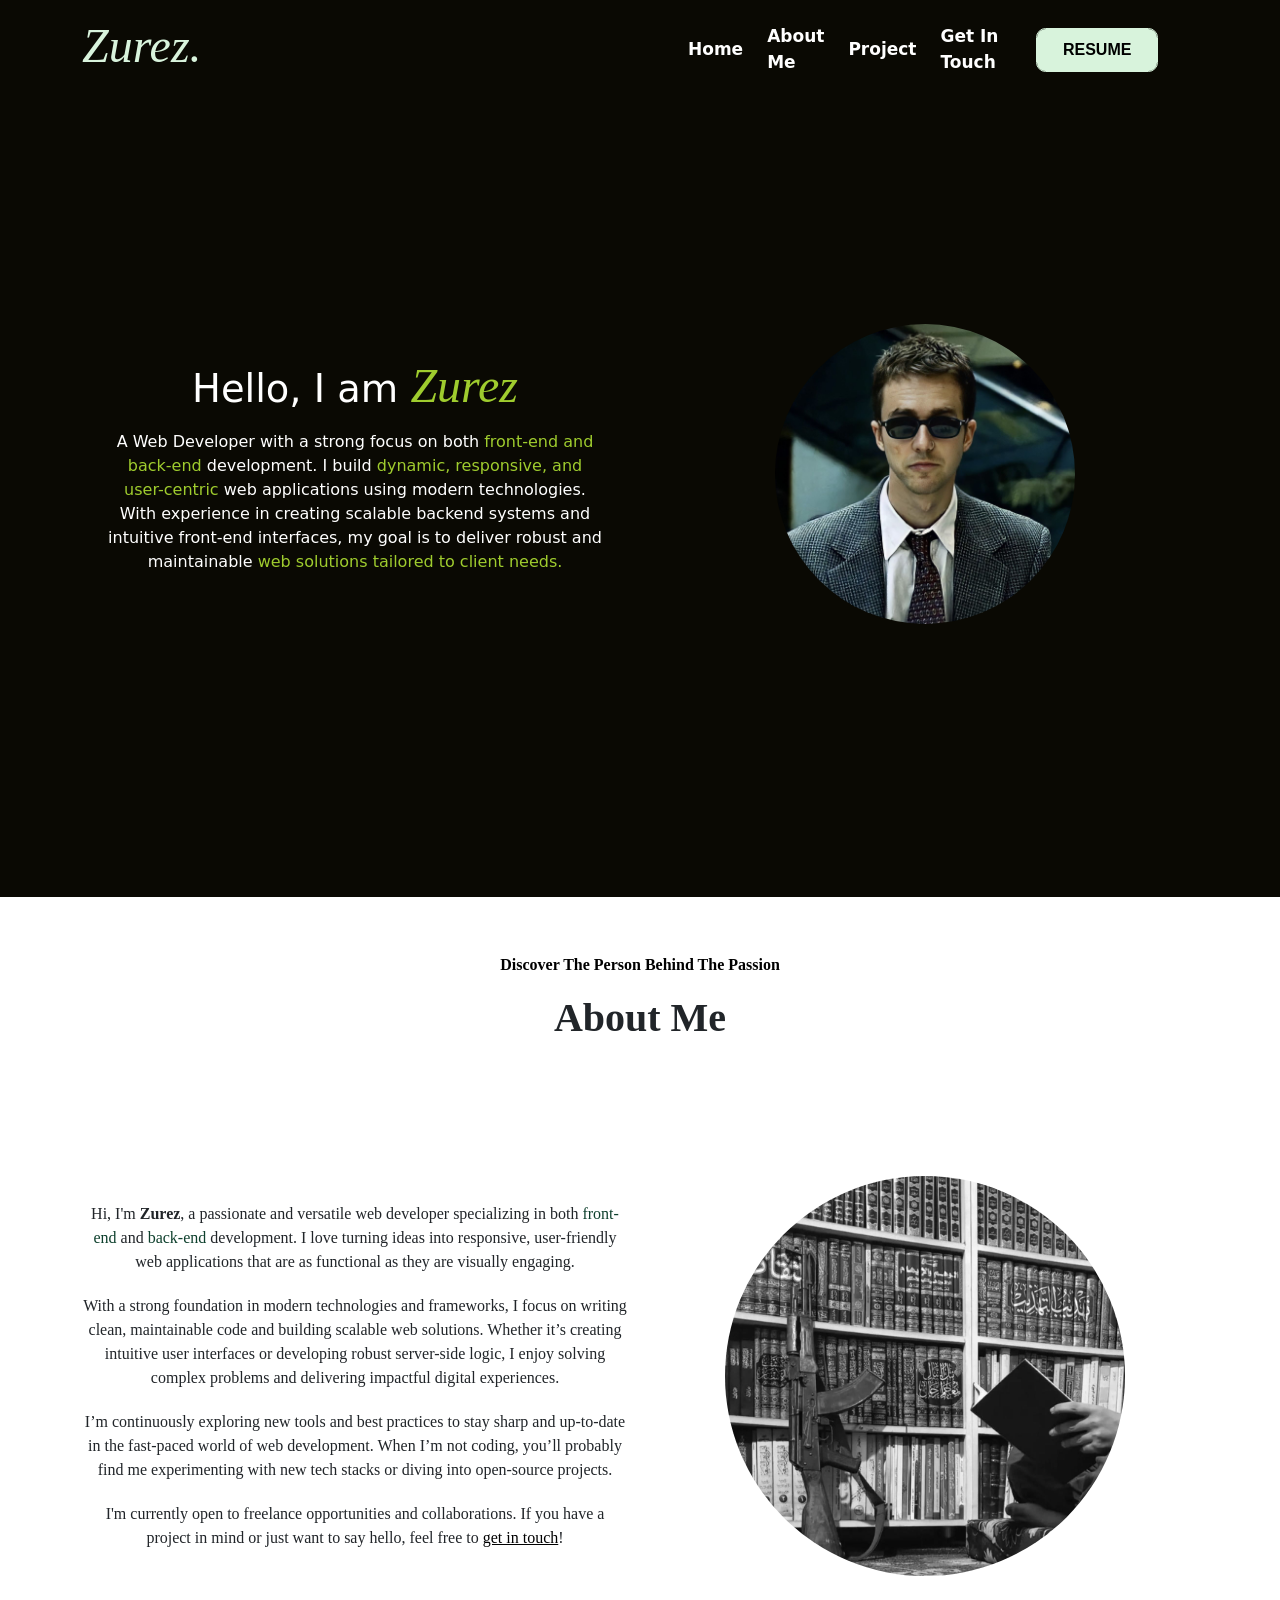
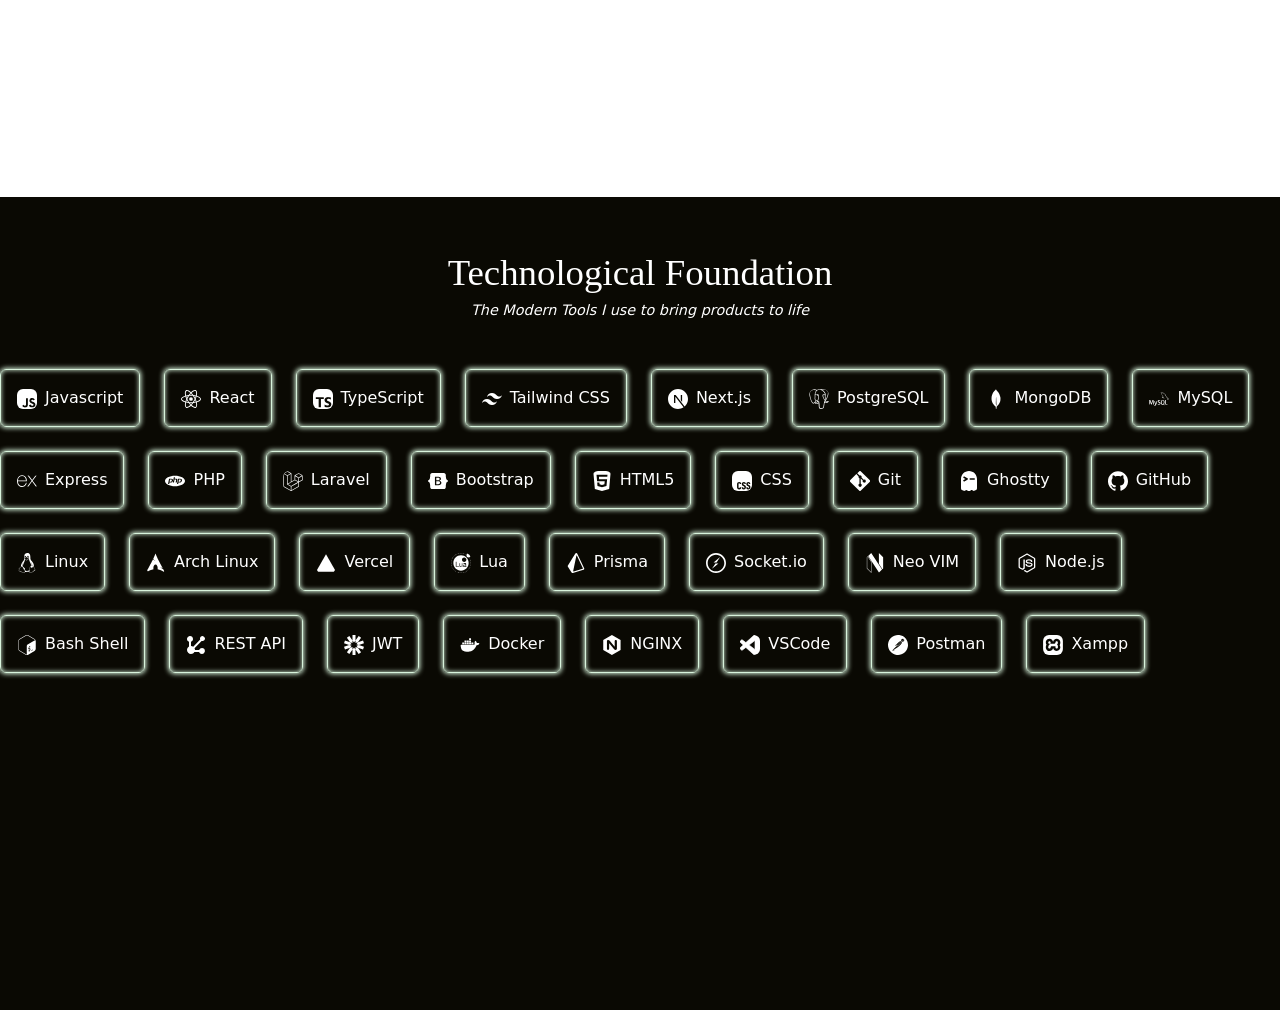
==== commit dbea7db9: "added correct icon" ====
--- a/index.html
+++ b/index.html
@@ -264,13 +264,6 @@
                 </div>
                 <div class="d-flex border custom-border-technology rounded p-3 gap-2 justify-content-center">
                     <div>
-                        <img src="./image/tech-logos/git.svg" alt="Git" class="rounded"
-                            style="width: 20px; height: 20px; object-fit: contain;">
-                    </div>
-                    <div>Git</div>
-                </div>
-                <div class="d-flex border custom-border-technology rounded p-3 gap-2 justify-content-center">
-                    <div>
                         <img src="./image/tech-logos/lua.svg" alt="Lua" class="rounded"
                             style="width: 20px; height: 20px; object-fit: contain;">
                     </div>
@@ -278,10 +271,73 @@
                 </div>
                 <div class="d-flex border custom-border-technology rounded p-3 gap-2 justify-content-center">
                     <div>
+                        <img src="./image/tech-logos/prisma-svgrepo-com.svg" alt="Prisma" class="rounded"
+                            style="width: 20px; height: 20px; object-fit: contain;">
+                    </div>
+                    <div>Prisma</div>
+                </div>
+                <div class="d-flex border custom-border-technology rounded p-3 gap-2 justify-content-center">
+                    <div>
+                        <img src="./image/tech-logos/socket.io.svg" alt="Socket" class="rounded"
+                            style="width: 20px; height: 20px; object-fit: contain;">
+                    </div>
+                    <div>Socket.io</div>
+                </div>
+                <div class="d-flex border custom-border-technology rounded p-3 gap-2 justify-content-center">
+                    <div>
                         <img src="./image/tech-logos/neovim.svg" alt="Neovim" class="rounded"
                             style="width: 20px; height: 20px; object-fit: contain;">
                     </div>
                     <div>Neo VIM</div>
+                </div>
+                <div class="d-flex border custom-border-technology rounded p-3 gap-2 justify-content-center">
+                    <div>
+                        <img src="./image/tech-logos/node.js.svg" alt="node" class="rounded"
+                            style="width: 20px; height: 20px; object-fit: contain;">
+                    </div>
+                    <div>Node.js</div>
+                </div>
+                <div class="d-flex border custom-border-technology rounded p-3 gap-2 justify-content-center">
+                    <div>
+                        <img src="./image/tech-logos/bash.svg" alt="Bash Shell" class="rounded"
+                            style="width: 20px; height: 20px; object-fit: contain;">
+                    </div>
+                    <div>Bash Shell</div>
+                </div>
+                <div class="d-flex border custom-border-technology rounded p-3 gap-2 justify-content-center">
+                    <div>
+                        <img src="./image/tech-logos/rest-api.svg" alt="RESTAPI" class="rounded"
+                            style="width: 20px; height: 20px; object-fit: contain;">
+                    </div>
+                    <div>REST API</div>
+                </div>
+                <div class="d-flex border custom-border-technology rounded p-3 gap-2 justify-content-center">
+                    <div>
+                        <img src="./image/tech-logos/jsonwebtokens-svgrepo-com.svg" alt="JWT" class="rounded"
+                            style="width: 20px; height: 20px; object-fit: contain;">
+                    </div>
+                    <div>JWT</div>
+                </div>
+                <div class="d-flex border custom-border-technology rounded p-3 gap-2 justify-content-center">
+                    <div>
+                        <img src="./image/tech-logos/docker-svgrepo-com.svg" alt="Docker" class="rounded"
+                            style="width: 20px; height: 20px; object-fit: contain;">
+                    </div>
+                    <div>Docker</div>
+                </div>
+                <div class="d-flex border custom-border-technology rounded p-3 gap-2 justify-content-center">
+                    <div>
+                        <img src="./image/tech-logos/nginx-svgrepo-com.svg" alt="NGINX" class="rounded"
+                            style="width: 20px; height: 20px; object-fit: contain;">
+                    </div>
+                    <div>NGINX</div>
+                </div>
+                <div class="d-flex border custom-border-technology rounded p-3 gap-2 justify-content-center">
+                    <div>
+                        <img src="./image/tech-logos/visual-studio-code-svgrepo-com.svg" alt="VSCode" class="rounded"
+                            style="width: 20px; height: 20px; object-fit: contain;">
+                    </div>
+                    <div>VSCode</div>
                 </div>
                 <div class="d-flex border custom-border-technology rounded p-3 gap-2 justify-content-center">
                     <div>
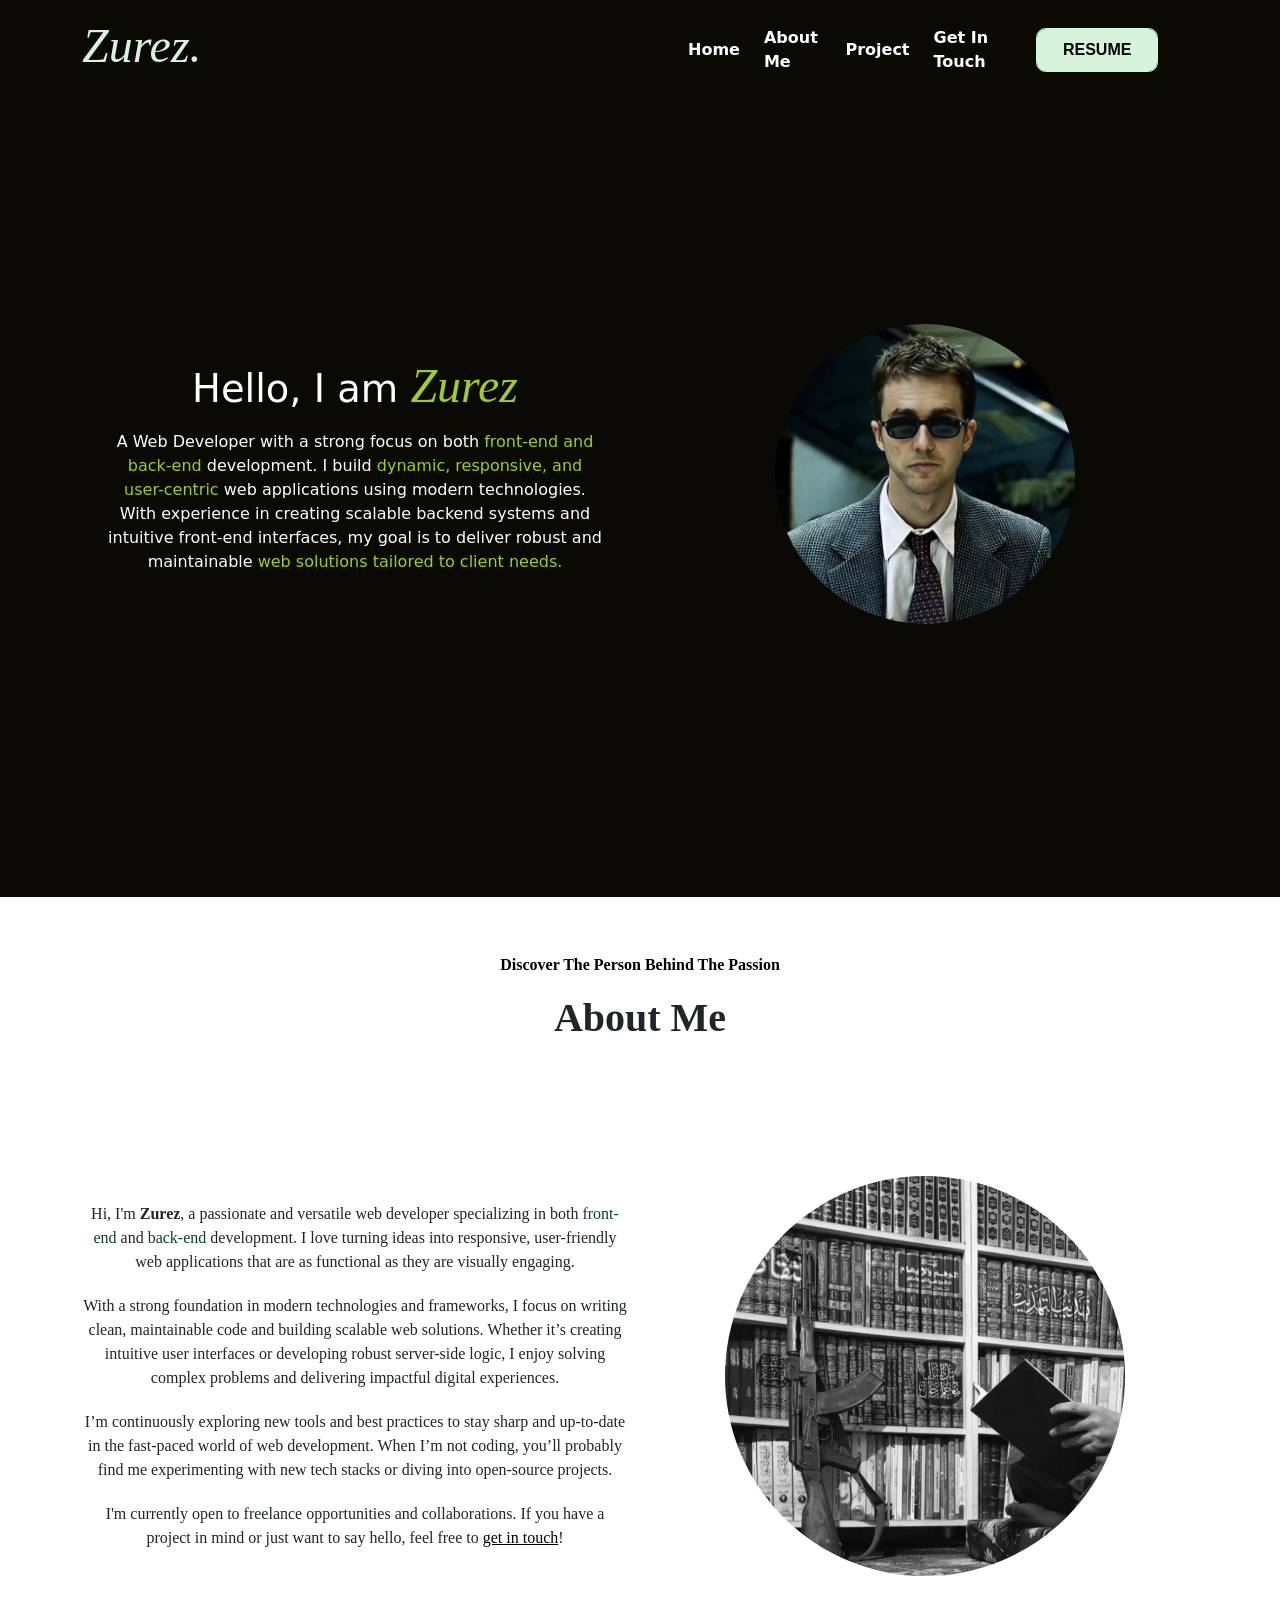
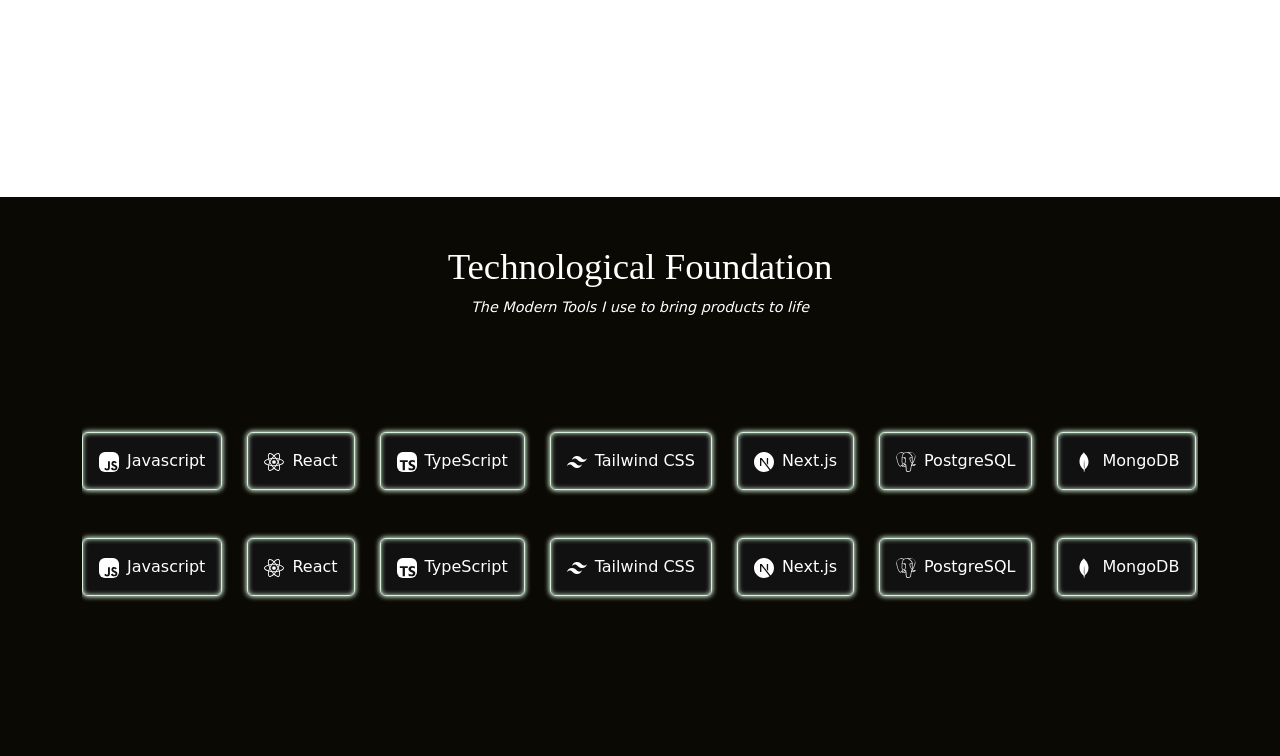
==== commit 056dd037: "tech part completed" ====
--- a/index.html
+++ b/index.html
@@ -63,7 +63,7 @@
                 </div>
                 <div class="col-md-6 d-flex align-items-center justify-content-center">
                     <div class="">
-                        <img src="./image/narrator.jpg" height="300" width="300" alt="image"
+                        <img src="./image/narrator.jpg" height="300rem" width="300rem" alt="image"
                             style="border-radius: 50%;" />
                     </div>
                 </div>
@@ -106,7 +106,8 @@
                         </p>
                     </div>
                     <div class="col-md-6 d-flex align-items-center justify-content-center">
-                        <img src="./image/gbuo.jpeg" height="400" width="400" alt="image" style="border-radius: 50%;" />
+                        <img src="./image/gbuo.jpeg" height="400rem" width="400rem" alt="image"
+                            style="border-radius: 50%;" />
                     </div>
                 </div>
             </div>
@@ -114,249 +115,1092 @@
 
         <!-- Technological foundation -->
         <section id="technology">
-            <div>
-                <div class="text-center tech-heading">Technological Foundation</div>
-                <div class="text-center tech-subheading">The Modern Tools I use to bring products to life</div>
-            </div>
-
-            <!-- Technologies -->
-            <div class="d-flex gap-4 my-5 flex-wrap">
-                <div class="d-flex border custom-border-technology rounded p-3 gap-2 justify-content-center">
-                    <div>
-                        <img src="./image/tech-logos/javascript.svg" alt="Javascript" class="rounded"
-                            style="width: 20px; height: 20px; object-fit: contain;">
+
+            <div class="container">
+
+                <div class="text-center m-5">
+                    <h2 class="tech-heading">Technological Foundation</h2>
+                    <p class="tech-subheading">
+                        The Modern Tools I use to bring products to life
+                    </p>
+                </div>
+
+                <div class="slider padding-tech-block">
+
+                    <div class="slide-track pb-5">
+                        <div
+                            class="d-flex border custom-border-technology tech-card rounded p-3 gap-2 justify-content-center">
+                            <div>
+                                <img src="./image/tech-logos/javascript.svg" alt="Javascript" class="rounded"
+                                    style="width: 1.25rem; height: 1.25rem; object-fit: contain;">
+                            </div>
+                            <div>Javascript</div>
+                        </div>
+                        <div
+                            class="d-flex border custom-border-technology tech-card rounded p-3 gap-2 justify-content-center">
+                            <div>
+                                <img src="./image/tech-logos/react.svg" alt="React" class="rounded" git
+                                    style="width: 1.25rem; height: 1.25rem; object-fit: contain;">
+                            </div>
+                            <div>React</div>
+                        </div>
+                        <div
+                            class="d-flex border custom-border-technology tech-card rounded p-3 gap-2 justify-content-center">
+                            <div>
+                                <img src="./image/tech-logos/typescript.svg" alt="TypeScript" class="rounded"
+                                    style="width: 1.25rem; height: 1.25rem; object-fit: contain;">
+                            </div>
+                            <div>TypeScript</div>
+                        </div>
+                        <div
+                            class="d-flex border custom-border-technology tech-card rounded p-3 gap-2 justify-content-center">
+                            <div>
+                                <img src="./image/tech-logos/tailwindcss.svg" alt="Tailwind CSS" class="rounded"
+                                    style="width: 1.25rem; height: 1.25rem; object-fit: contain;">
+                            </div>
+                            <div>Tailwind CSS</div>
+                        </div>
+                        <div
+                            class="d-flex border custom-border-technology tech-card rounded p-3 gap-2 justify-content-center">
+                            <div>
+                                <img src="./image/tech-logos/nextdotjs.svg" alt="Next.js" class="rounded"
+                                    style="width: 1.25rem; height: 1.25rem; object-fit: contain;">
+                            </div>
+                            <div>Next.js</div>
+                        </div>
+                        <div
+                            class="d-flex border custom-border-technology tech-card rounded p-3 gap-2 justify-content-center">
+                            <div>
+                                <img src="./image/tech-logos/postgresql.svg" alt="PostgreSQL" class="rounded"
+                                    style="width: 1.25rem; height: 1.25rem; object-fit: contain;">
+                            </div>
+                            <div>PostgreSQL</div>
+                        </div>
+                        <div
+                            class="d-flex border custom-border-technology tech-card rounded p-3 gap-2 justify-content-center">
+                            <div>
+                                <img src="./image/tech-logos/mongodb.svg" alt="MongoDB" class="rounded"
+                                    style="width: 1.25rem; height: 1.25rem; object-fit: contain;">
+                            </div>
+                            <div>MongoDB</div>
+                        </div>
+                        <div
+                            class="d-flex border custom-border-technology tech-card rounded p-3 gap-2 justify-content-center">
+                            <div>
+                                <img src="./image/tech-logos/mysql.svg" alt="MySQL" class="rounded"
+                                    style="width: 1.25rem; height: 1.25rem; object-fit: contain;">
+                            </div>
+                            <div>MySQL</div>
+                        </div>
+                        <div
+                            class="d-flex border custom-border-technology tech-card rounded p-3 gap-2 justify-content-center">
+                            <div>
+                                <img src="./image/tech-logos/express.svg" alt="Express" class="rounded"
+                                    style="width: 1.25rem; height: 1.25rem; object-fit: contain;">
+                            </div>
+                            <div>Express</div>
+                        </div>
+                        <div
+                            class="d-flex border custom-border-technology tech-card rounded p-3 gap-2 justify-content-center">
+                            <div>
+                                <img src="./image/tech-logos/php.svg" alt="PHP" class="rounded"
+                                    style="width: 1.25rem; height: 1.25rem; object-fit: contain;">
+                            </div>
+                            <div>PHP</div>
+                        </div>
+                        <div
+                            class="d-flex border custom-border-technology tech-card rounded p-3 gap-2 justify-content-center">
+                            <div>
+                                <img src="./image/tech-logos/laravel.svg" alt="Laravel" class="rounded"
+                                    style="width: 1.25rem; height: 1.25rem; object-fit: contain;">
+                            </div>
+                            <div>Laravel</div>
+                        </div>
+                        <div
+                            class="d-flex border custom-border-technology tech-card rounded p-3 gap-2 justify-content-center">
+                            <div>
+                                <img src="./image/tech-logos/bootstrap.svg" alt="Bootstrap" class="rounded"
+                                    style="width: 1.25rem; height: 1.25rem; object-fit: contain;">
+                            </div>
+                            <div>Bootstrap</div>
+                        </div>
+                        <div
+                            class="d-flex border custom-border-technology tech-card rounded p-3 gap-2 justify-content-center">
+                            <div>
+                                <img src="./image/tech-logos/html5.svg" alt="HTML5" class="rounded"
+                                    style="width: 1.25rem; height: 1.25rem; object-fit: contain;">
+                            </div>
+                            <div>HTML5</div>
+                        </div>
+                        <div
+                            class="d-flex border custom-border-technology tech-card rounded p-3 gap-2 justify-content-center">
+                            <div>
+                                <img src="./image/tech-logos/css.svg" alt="CSS" class="rounded"
+                                    style="width: 1.25rem; height: 1.25rem; object-fit: contain;">
+                            </div>
+                            <div>CSS</div>
+                        </div>
+                        <div
+                            class="d-flex border custom-border-technology tech-card rounded p-3 gap-2 justify-content-center">
+                            <div>
+                                <img src="./image/tech-logos/git.svg" alt="Git" class="rounded"
+                                    style="width: 1.25rem; height: 1.25rem; object-fit: contain;">
+                            </div>
+                            <div>Git</div>
+                        </div>
+
+                        <div
+                            class="d-flex border custom-border-technology tech-card rounded p-3 gap-2 justify-content-center">
+                            <div>
+                                <img src="./image/tech-logos/ghostty.svg" alt="Ghostty" class="rounded"
+                                    style="width: 1.25rem; height: 1.25rem; object-fit: contain;">
+                            </div>
+                            <div>Ghostty</div>
+                        </div>
+                        <div
+                            class="d-flex border custom-border-technology tech-card rounded p-3 gap-2 justify-content-center">
+                            <div>
+                                <img src="./image/tech-logos/github.svg" alt="GitHub" class="rounded"
+                                    style="width: 1.25rem; height: 1.25rem; object-fit: contain;">
+                            </div>
+                            <div>GitHub</div>
+                        </div>
+                        <div
+                            class="d-flex border custom-border-technology tech-card rounded p-3 gap-2 justify-content-center">
+                            <div>
+                                <img src="./image/tech-logos/linux.svg" alt="Linux" class="rounded"
+                                    style="width: 1.25rem; height: 1.25rem; object-fit: contain;">
+                            </div>
+                            <div>Linux</div>
+                        </div>
+                        <div
+                            class="d-flex border custom-border-technology tech-card rounded p-3 gap-2 justify-content-center">
+                            <div>
+                                <img src="./image/tech-logos/archlinux.svg" alt="Arch Linux" class="rounded"
+                                    style="width: 1.25rem; height: 1.25rem; object-fit: contain;">
+                            </div>
+                            <div>Arch Linux</div>
+                        </div>
+                        <div
+                            class="d-flex border custom-border-technology tech-card rounded p-3 gap-2 justify-content-center">
+                            <div>
+                                <img src="./image/tech-logos/vercel.svg" alt="Vercel" class="rounded"
+                                    style="width: 1.25rem; height: 1.25rem; object-fit: contain;">
+                            </div>
+                            <div>Vercel</div>
+                        </div>
+                        <div
+                            class="d-flex border custom-border-technology tech-card rounded p-3 gap-2 justify-content-center">
+                            <div>
+                                <img src="./image/tech-logos/lua.svg" alt="Lua" class="rounded"
+                                    style="width: 1.25rem; height: 1.25rem; object-fit: contain;">
+                            </div>
+                            <div>Lua</div>
+                        </div>
+                        <div
+                            class="d-flex border custom-border-technology tech-card rounded p-3 gap-2 justify-content-center">
+                            <div>
+                                <img src="./image/tech-logos/prisma-svgrepo-com.svg" alt="Prisma" class="rounded"
+                                    style="width: 1.25rem; height: 1.25rem; object-fit: contain;">
+                            </div>
+                            <div>Prisma</div>
+                        </div>
+                        <div
+                            class="d-flex border custom-border-technology tech-card rounded p-3 gap-2 justify-content-center">
+                            <div>
+                                <img src="./image/tech-logos/socket.io.svg" alt="Socket" class="rounded"
+                                    style="width: 1.25rem; height: 1.25rem; object-fit: contain;">
+                            </div>
+                            <div>Socket.io</div>
+                        </div>
+                        <div
+                            class="d-flex border custom-border-technology tech-card rounded p-3 gap-2 justify-content-center">
+                            <div>
+                                <img src="./image/tech-logos/neovim.svg" alt="Neovim" class="rounded"
+                                    style="width: 1.25rem; height: 1.25rem; object-fit: contain;">
+                            </div>
+                            <div>Neo VIM</div>
+                        </div>
+                        <div
+                            class="d-flex border custom-border-technology tech-card rounded p-3 gap-2 justify-content-center">
+                            <div>
+                                <img src="./image/tech-logos/node.js.svg" alt="node" class="rounded"
+                                    style="width: 1.25rem; height: 1.25rem; object-fit: contain;">
+                            </div>
+                            <div>Node.js</div>
+                        </div>
+                        <div
+                            class="d-flex border custom-border-technology tech-card rounded p-3 gap-2 justify-content-center">
+                            <div>
+                                <img src="./image/tech-logos/bash.svg" alt="Bash Shell" class="rounded"
+                                    style="width: 1.25rem; height: 1.25rem; object-fit: contain;">
+                            </div>
+                            <div>Bash Shell</div>
+                        </div>
+                        <div
+                            class="d-flex border custom-border-technology tech-card rounded p-3 gap-2 justify-content-center">
+                            <div>
+                                <img src="./image/tech-logos/rest-api.svg" alt="RESTAPI" class="rounded"
+                                    style="width: 1.25rem; height: 1.25rem; object-fit: contain;">
+                            </div>
+                            <div>REST API</div>
+                        </div>
+                        <div
+                            class="d-flex border custom-border-technology tech-card rounded p-3 gap-2 justify-content-center">
+                            <div>
+                                <img src="./image/tech-logos/jsonwebtokens-svgrepo-com.svg" alt="JWT" class="rounded"
+                                    style="width: 1.25rem; height: 1.25rem; object-fit: contain;">
+                            </div>
+                            <div>JWT</div>
+                        </div>
+                        <div
+                            class="d-flex border custom-border-technology tech-card rounded p-3 gap-2 justify-content-center">
+                            <div>
+                                <img src="./image/tech-logos/docker-svgrepo-com.svg" alt="Docker" class="rounded"
+                                    style="width: 1.25rem; height: 1.25rem; object-fit: contain;">
+                            </div>
+                            <div>Docker</div>
+                        </div>
+                        <div
+                            class="d-flex border custom-border-technology tech-card rounded p-3 gap-2 justify-content-center">
+                            <div>
+                                <img src="./image/tech-logos/nginx-svgrepo-com.svg" alt="NGINX" class="rounded"
+                                    style="width: 1.25rem; height: 1.25rem; object-fit: contain;">
+                            </div>
+                            <div>NGINX</div>
+                        </div>
+                        <div
+                            class="d-flex border custom-border-technology tech-card rounded p-3 gap-2 justify-content-center">
+                            <div>
+                                <img src="./image/tech-logos/visual-studio-code-svgrepo-com.svg" alt="VSCode"
+                                    class="rounded" style="width: 1.25rem; height: 1.25rem; object-fit: contain;">
+                            </div>
+                            <div>VSCode</div>
+                        </div>
+                        <div
+                            class="d-flex border custom-border-technology tech-card rounded p-3 gap-2 justify-content-center">
+                            <div>
+                                <img src="./image/tech-logos/postman.svg" alt="Postman" class="rounded"
+                                    style="width: 1.25rem; height: 1.25rem; object-fit: contain;">
+                            </div>
+                            <div>Postman</div>
+                        </div>
+                        <div
+                            class="d-flex border custom-border-technology tech-card rounded p-3 gap-2 justify-content-center">
+                            <div>
+                                <img src="./image/tech-logos/xampp.svg" alt="Xampp" class="rounded"
+                                    style="width: 1.25rem; height: 1.25rem; object-fit: contain;">
+                            </div>
+                            <div>Xampp</div>
+                        </div>
+                        <div
+                            class="d-flex border custom-border-technology tech-card rounded p-3 gap-2 justify-content-center">
+                            <div>
+                                <img src="./image/tech-logos/javascript.svg" alt="Javascript" class="rounded"
+                                    style="width: 1.25rem; height: 1.25rem; object-fit: contain;">
+                            </div>
+                            <div>Javascript</div>
+                        </div>
+                        <div
+                            class="d-flex border custom-border-technology tech-card rounded p-3 gap-2 justify-content-center">
+                            <div>
+                                <img src="./image/tech-logos/react.svg" alt="React" class="rounded" git
+                                    style="width: 1.25rem; height: 1.25rem; object-fit: contain;">
+                            </div>
+                            <div>React</div>
+                        </div>
+                        <div
+                            class="d-flex border custom-border-technology tech-card rounded p-3 gap-2 justify-content-center">
+                            <div>
+                                <img src="./image/tech-logos/typescript.svg" alt="TypeScript" class="rounded"
+                                    style="width: 1.25rem; height: 1.25rem; object-fit: contain;">
+                            </div>
+                            <div>TypeScript</div>
+                        </div>
+                        <div
+                            class="d-flex border custom-border-technology tech-card rounded p-3 gap-2 justify-content-center">
+                            <div>
+                                <img src="./image/tech-logos/tailwindcss.svg" alt="Tailwind CSS" class="rounded"
+                                    style="width: 1.25rem; height: 1.25rem; object-fit: contain;">
+                            </div>
+                            <div>Tailwind CSS</div>
+                        </div>
+                        <div
+                            class="d-flex border custom-border-technology tech-card rounded p-3 gap-2 justify-content-center">
+                            <div>
+                                <img src="./image/tech-logos/nextdotjs.svg" alt="Next.js" class="rounded"
+                                    style="width: 1.25rem; height: 1.25rem; object-fit: contain;">
+                            </div>
+                            <div>Next.js</div>
+                        </div>
+                        <div
+                            class="d-flex border custom-border-technology tech-card rounded p-3 gap-2 justify-content-center">
+                            <div>
+                                <img src="./image/tech-logos/postgresql.svg" alt="PostgreSQL" class="rounded"
+                                    style="width: 1.25rem; height: 1.25rem; object-fit: contain;">
+                            </div>
+                            <div>PostgreSQL</div>
+                        </div>
+                        <div
+                            class="d-flex border custom-border-technology tech-card rounded p-3 gap-2 justify-content-center">
+                            <div>
+                                <img src="./image/tech-logos/mongodb.svg" alt="MongoDB" class="rounded"
+                                    style="width: 1.25rem; height: 1.25rem; object-fit: contain;">
+                            </div>
+                            <div>MongoDB</div>
+                        </div>
+                        <div
+                            class="d-flex border custom-border-technology tech-card rounded p-3 gap-2 justify-content-center">
+                            <div>
+                                <img src="./image/tech-logos/mysql.svg" alt="MySQL" class="rounded"
+                                    style="width: 1.25rem; height: 1.25rem; object-fit: contain;">
+                            </div>
+                            <div>MySQL</div>
+                        </div>
+                        <div
+                            class="d-flex border custom-border-technology tech-card rounded p-3 gap-2 justify-content-center">
+                            <div>
+                                <img src="./image/tech-logos/express.svg" alt="Express" class="rounded"
+                                    style="width: 1.25rem; height: 1.25rem; object-fit: contain;">
+                            </div>
+                            <div>Express</div>
+                        </div>
+                        <div
+                            class="d-flex border custom-border-technology tech-card rounded p-3 gap-2 justify-content-center">
+                            <div>
+                                <img src="./image/tech-logos/php.svg" alt="PHP" class="rounded"
+                                    style="width: 1.25rem; height: 1.25rem; object-fit: contain;">
+                            </div>
+                            <div>PHP</div>
+                        </div>
+                        <div
+                            class="d-flex border custom-border-technology tech-card rounded p-3 gap-2 justify-content-center">
+                            <div>
+                                <img src="./image/tech-logos/laravel.svg" alt="Laravel" class="rounded"
+                                    style="width: 1.25rem; height: 1.25rem; object-fit: contain;">
+                            </div>
+                            <div>Laravel</div>
+                        </div>
+                        <div
+                            class="d-flex border custom-border-technology tech-card rounded p-3 gap-2 justify-content-center">
+                            <div>
+                                <img src="./image/tech-logos/bootstrap.svg" alt="Bootstrap" class="rounded"
+                                    style="width: 1.25rem; height: 1.25rem; object-fit: contain;">
+                            </div>
+                            <div>Bootstrap</div>
+                        </div>
+                        <div
+                            class="d-flex border custom-border-technology tech-card rounded p-3 gap-2 justify-content-center">
+                            <div>
+                                <img src="./image/tech-logos/html5.svg" alt="HTML5" class="rounded"
+                                    style="width: 1.25rem; height: 1.25rem; object-fit: contain;">
+                            </div>
+                            <div>HTML5</div>
+                        </div>
+                        <div
+                            class="d-flex border custom-border-technology tech-card rounded p-3 gap-2 justify-content-center">
+                            <div>
+                                <img src="./image/tech-logos/css.svg" alt="CSS" class="rounded"
+                                    style="width: 1.25rem; height: 1.25rem; object-fit: contain;">
+                            </div>
+                            <div>CSS</div>
+                        </div>
+                        <div
+                            class="d-flex border custom-border-technology tech-card rounded p-3 gap-2 justify-content-center">
+                            <div>
+                                <img src="./image/tech-logos/git.svg" alt="Git" class="rounded"
+                                    style="width: 1.25rem; height: 1.25rem; object-fit: contain;">
+                            </div>
+                            <div>Git</div>
+                        </div>
+
+                        <div
+                            class="d-flex border custom-border-technology tech-card rounded p-3 gap-2 justify-content-center">
+                            <div>
+                                <img src="./image/tech-logos/ghostty.svg" alt="Ghostty" class="rounded"
+                                    style="width: 1.25rem; height: 1.25rem; object-fit: contain;">
+                            </div>
+                            <div>Ghostty</div>
+                        </div>
+                        <div
+                            class="d-flex border custom-border-technology tech-card rounded p-3 gap-2 justify-content-center">
+                            <div>
+                                <img src="./image/tech-logos/github.svg" alt="GitHub" class="rounded"
+                                    style="width: 1.25rem; height: 1.25rem; object-fit: contain;">
+                            </div>
+                            <div>GitHub</div>
+                        </div>
+                        <div
+                            class="d-flex border custom-border-technology tech-card rounded p-3 gap-2 justify-content-center">
+                            <div>
+                                <img src="./image/tech-logos/linux.svg" alt="Linux" class="rounded"
+                                    style="width: 1.25rem; height: 1.25rem; object-fit: contain;">
+                            </div>
+                            <div>Linux</div>
+                        </div>
+                        <div
+                            class="d-flex border custom-border-technology tech-card rounded p-3 gap-2 justify-content-center">
+                            <div>
+                                <img src="./image/tech-logos/archlinux.svg" alt="Arch Linux" class="rounded"
+                                    style="width: 1.25rem; height: 1.25rem; object-fit: contain;">
+                            </div>
+                            <div>Arch Linux</div>
+                        </div>
+                        <div
+                            class="d-flex border custom-border-technology tech-card rounded p-3 gap-2 justify-content-center">
+                            <div>
+                                <img src="./image/tech-logos/vercel.svg" alt="Vercel" class="rounded"
+                                    style="width: 1.25rem; height: 1.25rem; object-fit: contain;">
+                            </div>
+                            <div>Vercel</div>
+                        </div>
+                        <div
+                            class="d-flex border custom-border-technology tech-card rounded p-3 gap-2 justify-content-center">
+                            <div>
+                                <img src="./image/tech-logos/lua.svg" alt="Lua" class="rounded"
+                                    style="width: 1.25rem; height: 1.25rem; object-fit: contain;">
+                            </div>
+                            <div>Lua</div>
+                        </div>
+                        <div
+                            class="d-flex border custom-border-technology tech-card rounded p-3 gap-2 justify-content-center">
+                            <div>
+                                <img src="./image/tech-logos/prisma-svgrepo-com.svg" alt="Prisma" class="rounded"
+                                    style="width: 1.25rem; height: 1.25rem; object-fit: contain;">
+                            </div>
+                            <div>Prisma</div>
+                        </div>
+                        <div
+                            class="d-flex border custom-border-technology tech-card rounded p-3 gap-2 justify-content-center">
+                            <div>
+                                <img src="./image/tech-logos/socket.io.svg" alt="Socket" class="rounded"
+                                    style="width: 1.25rem; height: 1.25rem; object-fit: contain;">
+                            </div>
+                            <div>Socket.io</div>
+                        </div>
+                        <div
+                            class="d-flex border custom-border-technology tech-card rounded p-3 gap-2 justify-content-center">
+                            <div>
+                                <img src="./image/tech-logos/neovim.svg" alt="Neovim" class="rounded"
+                                    style="width: 1.25rem; height: 1.25rem; object-fit: contain;">
+                            </div>
+                            <div>Neo VIM</div>
+                        </div>
+                        <div
+                            class="d-flex border custom-border-technology tech-card rounded p-3 gap-2 justify-content-center">
+                            <div>
+                                <img src="./image/tech-logos/node.js.svg" alt="node" class="rounded"
+                                    style="width: 1.25rem; height: 1.25rem; object-fit: contain;">
+                            </div>
+                            <div>Node.js</div>
+                        </div>
+                        <div
+                            class="d-flex border custom-border-technology tech-card rounded p-3 gap-2 justify-content-center">
+                            <div>
+                                <img src="./image/tech-logos/bash.svg" alt="Bash Shell" class="rounded"
+                                    style="width: 1.25rem; height: 1.25rem; object-fit: contain;">
+                            </div>
+                            <div>Bash Shell</div>
+                        </div>
+                        <div
+                            class="d-flex border custom-border-technology tech-card rounded p-3 gap-2 justify-content-center">
+                            <div>
+                                <img src="./image/tech-logos/rest-api.svg" alt="RESTAPI" class="rounded"
+                                    style="width: 1.25rem; height: 1.25rem; object-fit: contain;">
+                            </div>
+                            <div>REST API</div>
+                        </div>
+                        <div
+                            class="d-flex border custom-border-technology tech-card rounded p-3 gap-2 justify-content-center">
+                            <div>
+                                <img src="./image/tech-logos/jsonwebtokens-svgrepo-com.svg" alt="JWT" class="rounded"
+                                    style="width: 1.25rem; height: 1.25rem; object-fit: contain;">
+                            </div>
+                            <div>JWT</div>
+                        </div>
+                        <div
+                            class="d-flex border custom-border-technology tech-card rounded p-3 gap-2 justify-content-center">
+                            <div>
+                                <img src="./image/tech-logos/docker-svgrepo-com.svg" alt="Docker" class="rounded"
+                                    style="width: 1.25rem; height: 1.25rem; object-fit: contain;">
+                            </div>
+                            <div>Docker</div>
+                        </div>
+                        <div
+                            class="d-flex border custom-border-technology tech-card rounded p-3 gap-2 justify-content-center">
+                            <div>
+                                <img src="./image/tech-logos/nginx-svgrepo-com.svg" alt="NGINX" class="rounded"
+                                    style="width: 1.25rem; height: 1.25rem; object-fit: contain;">
+                            </div>
+                            <div>NGINX</div>
+                        </div>
+                        <div
+                            class="d-flex border custom-border-technology tech-card rounded p-3 gap-2 justify-content-center">
+                            <div>
+                                <img src="./image/tech-logos/visual-studio-code-svgrepo-com.svg" alt="VSCode"
+                                    class="rounded" style="width: 1.25rem; height: 1.25rem; object-fit: contain;">
+                            </div>
+                            <div>VSCode</div>
+                        </div>
+                        <div
+                            class="d-flex border custom-border-technology tech-card rounded p-3 gap-2 justify-content-center">
+                            <div>
+                                <img src="./image/tech-logos/postman.svg" alt="Postman" class="rounded"
+                                    style="width: 1.25rem; height: 1.25rem; object-fit: contain;">
+                            </div>
+                            <div>Postman</div>
+                        </div>
+                        <div
+                            class="d-flex border custom-border-technology tech-card rounded p-3 gap-2 justify-content-center">
+                            <div>
+                                <img src="./image/tech-logos/xampp.svg" alt="Xampp" class="rounded"
+                                    style="width: 1.25rem; height: 1.25rem; object-fit: contain;">
+                            </div>
+                            <div>Xampp</div>
+                        </div>
                     </div>
-                    <div>Javascript</div>
-                </div>
-                <div class="d-flex border custom-border-technology rounded p-3 gap-2 justify-content-center">
-                    <div>
-                        <img src="./image/tech-logos/react.svg" alt="React" class="rounded" git
-                            style="width: 20px; height: 20px; object-fit: contain;">
+
+                    <div class="slide-track reverse">
+                        <div
+                            class="d-flex border custom-border-technology tech-card rounded p-3 gap-2 justify-content-center">
+                            <div>
+                                <img src="./image/tech-logos/javascript.svg" alt="Javascript" class="rounded"
+                                    style="width: 1.25rem; height: 1.25rem; object-fit: contain;">
+                            </div>
+                            <div>Javascript</div>
+                        </div>
+                        <div
+                            class="d-flex border custom-border-technology tech-card rounded p-3 gap-2 justify-content-center">
+                            <div>
+                                <img src="./image/tech-logos/react.svg" alt="React" class="rounded" git
+                                    style="width: 1.25rem; height: 1.25rem; object-fit: contain;">
+                            </div>
+                            <div>React</div>
+                        </div>
+                        <div
+                            class="d-flex border custom-border-technology tech-card rounded p-3 gap-2 justify-content-center">
+                            <div>
+                                <img src="./image/tech-logos/typescript.svg" alt="TypeScript" class="rounded"
+                                    style="width: 1.25rem; height: 1.25rem; object-fit: contain;">
+                            </div>
+                            <div>TypeScript</div>
+                        </div>
+                        <div
+                            class="d-flex border custom-border-technology tech-card rounded p-3 gap-2 justify-content-center">
+                            <div>
+                                <img src="./image/tech-logos/tailwindcss.svg" alt="Tailwind CSS" class="rounded"
+                                    style="width: 1.25rem; height: 1.25rem; object-fit: contain;">
+                            </div>
+                            <div>Tailwind CSS</div>
+                        </div>
+                        <div
+                            class="d-flex border custom-border-technology tech-card rounded p-3 gap-2 justify-content-center">
+                            <div>
+                                <img src="./image/tech-logos/nextdotjs.svg" alt="Next.js" class="rounded"
+                                    style="width: 1.25rem; height: 1.25rem; object-fit: contain;">
+                            </div>
+                            <div>Next.js</div>
+                        </div>
+                        <div
+                            class="d-flex border custom-border-technology tech-card rounded p-3 gap-2 justify-content-center">
+                            <div>
+                                <img src="./image/tech-logos/postgresql.svg" alt="PostgreSQL" class="rounded"
+                                    style="width: 1.25rem; height: 1.25rem; object-fit: contain;">
+                            </div>
+                            <div>PostgreSQL</div>
+                        </div>
+                        <div
+                            class="d-flex border custom-border-technology tech-card rounded p-3 gap-2 justify-content-center">
+                            <div>
+                                <img src="./image/tech-logos/mongodb.svg" alt="MongoDB" class="rounded"
+                                    style="width: 1.25rem; height: 1.25rem; object-fit: contain;">
+                            </div>
+                            <div>MongoDB</div>
+                        </div>
+                        <div
+                            class="d-flex border custom-border-technology tech-card rounded p-3 gap-2 justify-content-center">
+                            <div>
+                                <img src="./image/tech-logos/mysql.svg" alt="MySQL" class="rounded"
+                                    style="width: 1.25rem; height: 1.25rem; object-fit: contain;">
+                            </div>
+                            <div>MySQL</div>
+                        </div>
+                        <div
+                            class="d-flex border custom-border-technology tech-card rounded p-3 gap-2 justify-content-center">
+                            <div>
+                                <img src="./image/tech-logos/express.svg" alt="Express" class="rounded"
+                                    style="width: 1.25rem; height: 1.25rem; object-fit: contain;">
+                            </div>
+                            <div>Express</div>
+                        </div>
+                        <div
+                            class="d-flex border custom-border-technology tech-card rounded p-3 gap-2 justify-content-center">
+                            <div>
+                                <img src="./image/tech-logos/php.svg" alt="PHP" class="rounded"
+                                    style="width: 1.25rem; height: 1.25rem; object-fit: contain;">
+                            </div>
+                            <div>PHP</div>
+                        </div>
+                        <div
+                            class="d-flex border custom-border-technology tech-card rounded p-3 gap-2 justify-content-center">
+                            <div>
+                                <img src="./image/tech-logos/laravel.svg" alt="Laravel" class="rounded"
+                                    style="width: 1.25rem; height: 1.25rem; object-fit: contain;">
+                            </div>
+                            <div>Laravel</div>
+                        </div>
+                        <div
+                            class="d-flex border custom-border-technology tech-card rounded p-3 gap-2 justify-content-center">
+                            <div>
+                                <img src="./image/tech-logos/bootstrap.svg" alt="Bootstrap" class="rounded"
+                                    style="width: 1.25rem; height: 1.25rem; object-fit: contain;">
+                            </div>
+                            <div>Bootstrap</div>
+                        </div>
+                        <div
+                            class="d-flex border custom-border-technology tech-card rounded p-3 gap-2 justify-content-center">
+                            <div>
+                                <img src="./image/tech-logos/html5.svg" alt="HTML5" class="rounded"
+                                    style="width: 1.25rem; height: 1.25rem; object-fit: contain;">
+                            </div>
+                            <div>HTML5</div>
+                        </div>
+                        <div
+                            class="d-flex border custom-border-technology tech-card rounded p-3 gap-2 justify-content-center">
+                            <div>
+                                <img src="./image/tech-logos/css.svg" alt="CSS" class="rounded"
+                                    style="width: 1.25rem; height: 1.25rem; object-fit: contain;">
+                            </div>
+                            <div>CSS</div>
+                        </div>
+                        <div
+                            class="d-flex border custom-border-technology tech-card rounded p-3 gap-2 justify-content-center">
+                            <div>
+                                <img src="./image/tech-logos/git.svg" alt="Git" class="rounded"
+                                    style="width: 1.25rem; height: 1.25rem; object-fit: contain;">
+                            </div>
+                            <div>Git</div>
+                        </div>
+
+                        <div
+                            class="d-flex border custom-border-technology tech-card rounded p-3 gap-2 justify-content-center">
+                            <div>
+                                <img src="./image/tech-logos/ghostty.svg" alt="Ghostty" class="rounded"
+                                    style="width: 1.25rem; height: 1.25rem; object-fit: contain;">
+                            </div>
+                            <div>Ghostty</div>
+                        </div>
+                        <div
+                            class="d-flex border custom-border-technology tech-card rounded p-3 gap-2 justify-content-center">
+                            <div>
+                                <img src="./image/tech-logos/github.svg" alt="GitHub" class="rounded"
+                                    style="width: 1.25rem; height: 1.25rem; object-fit: contain;">
+                            </div>
+                            <div>GitHub</div>
+                        </div>
+                        <div
+                            class="d-flex border custom-border-technology tech-card rounded p-3 gap-2 justify-content-center">
+                            <div>
+                                <img src="./image/tech-logos/linux.svg" alt="Linux" class="rounded"
+                                    style="width: 1.25rem; height: 1.25rem; object-fit: contain;">
+                            </div>
+                            <div>Linux</div>
+                        </div>
+                        <div
+                            class="d-flex border custom-border-technology tech-card rounded p-3 gap-2 justify-content-center">
+                            <div>
+                                <img src="./image/tech-logos/archlinux.svg" alt="Arch Linux" class="rounded"
+                                    style="width: 1.25rem; height: 1.25rem; object-fit: contain;">
+                            </div>
+                            <div>Arch Linux</div>
+                        </div>
+                        <div
+                            class="d-flex border custom-border-technology tech-card rounded p-3 gap-2 justify-content-center">
+                            <div>
+                                <img src="./image/tech-logos/vercel.svg" alt="Vercel" class="rounded"
+                                    style="width: 1.25rem; height: 1.25rem; object-fit: contain;">
+                            </div>
+                            <div>Vercel</div>
+                        </div>
+                        <div
+                            class="d-flex border custom-border-technology tech-card rounded p-3 gap-2 justify-content-center">
+                            <div>
+                                <img src="./image/tech-logos/lua.svg" alt="Lua" class="rounded"
+                                    style="width: 1.25rem; height: 1.25rem; object-fit: contain;">
+                            </div>
+                            <div>Lua</div>
+                        </div>
+                        <div
+                            class="d-flex border custom-border-technology tech-card rounded p-3 gap-2 justify-content-center">
+                            <div>
+                                <img src="./image/tech-logos/prisma-svgrepo-com.svg" alt="Prisma" class="rounded"
+                                    style="width: 1.25rem; height: 1.25rem; object-fit: contain;">
+                            </div>
+                            <div>Prisma</div>
+                        </div>
+                        <div
+                            class="d-flex border custom-border-technology tech-card rounded p-3 gap-2 justify-content-center">
+                            <div>
+                                <img src="./image/tech-logos/socket.io.svg" alt="Socket" class="rounded"
+                                    style="width: 1.25rem; height: 1.25rem; object-fit: contain;">
+                            </div>
+                            <div>Socket.io</div>
+                        </div>
+                        <div
+                            class="d-flex border custom-border-technology tech-card rounded p-3 gap-2 justify-content-center">
+                            <div>
+                                <img src="./image/tech-logos/neovim.svg" alt="Neovim" class="rounded"
+                                    style="width: 1.25rem; height: 1.25rem; object-fit: contain;">
+                            </div>
+                            <div>Neo VIM</div>
+                        </div>
+                        <div
+                            class="d-flex border custom-border-technology tech-card rounded p-3 gap-2 justify-content-center">
+                            <div>
+                                <img src="./image/tech-logos/node.js.svg" alt="node" class="rounded"
+                                    style="width: 1.25rem; height: 1.25rem; object-fit: contain;">
+                            </div>
+                            <div>Node.js</div>
+                        </div>
+                        <div
+                            class="d-flex border custom-border-technology tech-card rounded p-3 gap-2 justify-content-center">
+                            <div>
+                                <img src="./image/tech-logos/bash.svg" alt="Bash Shell" class="rounded"
+                                    style="width: 1.25rem; height: 1.25rem; object-fit: contain;">
+                            </div>
+                            <div>Bash Shell</div>
+                        </div>
+                        <div
+                            class="d-flex border custom-border-technology tech-card rounded p-3 gap-2 justify-content-center">
+                            <div>
+                                <img src="./image/tech-logos/rest-api.svg" alt="RESTAPI" class="rounded"
+                                    style="width: 1.25rem; height: 1.25rem; object-fit: contain;">
+                            </div>
+                            <div>REST API</div>
+                        </div>
+                        <div
+                            class="d-flex border custom-border-technology tech-card rounded p-3 gap-2 justify-content-center">
+                            <div>
+                                <img src="./image/tech-logos/jsonwebtokens-svgrepo-com.svg" alt="JWT" class="rounded"
+                                    style="width: 1.25rem; height: 1.25rem; object-fit: contain;">
+                            </div>
+                            <div>JWT</div>
+                        </div>
+                        <div
+                            class="d-flex border custom-border-technology tech-card rounded p-3 gap-2 justify-content-center">
+                            <div>
+                                <img src="./image/tech-logos/docker-svgrepo-com.svg" alt="Docker" class="rounded"
+                                    style="width: 1.25rem; height: 1.25rem; object-fit: contain;">
+                            </div>
+                            <div>Docker</div>
+                        </div>
+                        <div
+                            class="d-flex border custom-border-technology tech-card rounded p-3 gap-2 justify-content-center">
+                            <div>
+                                <img src="./image/tech-logos/nginx-svgrepo-com.svg" alt="NGINX" class="rounded"
+                                    style="width: 1.25rem; height: 1.25rem; object-fit: contain;">
+                            </div>
+                            <div>NGINX</div>
+                        </div>
+                        <div
+                            class="d-flex border custom-border-technology tech-card rounded p-3 gap-2 justify-content-center">
+                            <div>
+                                <img src="./image/tech-logos/visual-studio-code-svgrepo-com.svg" alt="VSCode"
+                                    class="rounded" style="width: 1.25rem; height: 1.25rem; object-fit: contain;">
+                            </div>
+                            <div>VSCode</div>
+                        </div>
+                        <div
+                            class="d-flex border custom-border-technology tech-card rounded p-3 gap-2 justify-content-center">
+                            <div>
+                                <img src="./image/tech-logos/postman.svg" alt="Postman" class="rounded"
+                                    style="width: 1.25rem; height: 1.25rem; object-fit: contain;">
+                            </div>
+                            <div>Postman</div>
+                        </div>
+                        <div
+                            class="d-flex border custom-border-technology tech-card rounded p-3 gap-2 justify-content-center">
+                            <div>
+                                <img src="./image/tech-logos/xampp.svg" alt="Xampp" class="rounded"
+                                    style="width: 1.25rem; height: 1.25rem; object-fit: contain;">
+                            </div>
+                            <div>Xampp</div>
+                        </div>
+                        <div
+                            class="d-flex border custom-border-technology tech-card rounded p-3 gap-2 justify-content-center">
+                            <div>
+                                <img src="./image/tech-logos/javascript.svg" alt="Javascript" class="rounded"
+                                    style="width: 1.25rem; height: 1.25rem; object-fit: contain;">
+                            </div>
+                            <div>Javascript</div>
+                        </div>
+                        <div
+                            class="d-flex border custom-border-technology tech-card rounded p-3 gap-2 justify-content-center">
+                            <div>
+                                <img src="./image/tech-logos/react.svg" alt="React" class="rounded" git
+                                    style="width: 1.25rem; height: 1.25rem; object-fit: contain;">
+                            </div>
+                            <div>React</div>
+                        </div>
+                        <div
+                            class="d-flex border custom-border-technology tech-card rounded p-3 gap-2 justify-content-center">
+                            <div>
+                                <img src="./image/tech-logos/typescript.svg" alt="TypeScript" class="rounded"
+                                    style="width: 1.25rem; height: 1.25rem; object-fit: contain;">
+                            </div>
+                            <div>TypeScript</div>
+                        </div>
+                        <div
+                            class="d-flex border custom-border-technology tech-card rounded p-3 gap-2 justify-content-center">
+                            <div>
+                                <img src="./image/tech-logos/tailwindcss.svg" alt="Tailwind CSS" class="rounded"
+                                    style="width: 1.25rem; height: 1.25rem; object-fit: contain;">
+                            </div>
+                            <div>Tailwind CSS</div>
+                        </div>
+                        <div
+                            class="d-flex border custom-border-technology tech-card rounded p-3 gap-2 justify-content-center">
+                            <div>
+                                <img src="./image/tech-logos/nextdotjs.svg" alt="Next.js" class="rounded"
+                                    style="width: 1.25rem; height: 1.25rem; object-fit: contain;">
+                            </div>
+                            <div>Next.js</div>
+                        </div>
+                        <div
+                            class="d-flex border custom-border-technology tech-card rounded p-3 gap-2 justify-content-center">
+                            <div>
+                                <img src="./image/tech-logos/postgresql.svg" alt="PostgreSQL" class="rounded"
+                                    style="width: 1.25rem; height: 1.25rem; object-fit: contain;">
+                            </div>
+                            <div>PostgreSQL</div>
+                        </div>
+                        <div
+                            class="d-flex border custom-border-technology tech-card rounded p-3 gap-2 justify-content-center">
+                            <div>
+                                <img src="./image/tech-logos/mongodb.svg" alt="MongoDB" class="rounded"
+                                    style="width: 1.25rem; height: 1.25rem; object-fit: contain;">
+                            </div>
+                            <div>MongoDB</div>
+                        </div>
+                        <div
+                            class="d-flex border custom-border-technology tech-card rounded p-3 gap-2 justify-content-center">
+                            <div>
+                                <img src="./image/tech-logos/mysql.svg" alt="MySQL" class="rounded"
+                                    style="width: 1.25rem; height: 1.25rem; object-fit: contain;">
+                            </div>
+                            <div>MySQL</div>
+                        </div>
+                        <div
+                            class="d-flex border custom-border-technology tech-card rounded p-3 gap-2 justify-content-center">
+                            <div>
+                                <img src="./image/tech-logos/express.svg" alt="Express" class="rounded"
+                                    style="width: 1.25rem; height: 1.25rem; object-fit: contain;">
+                            </div>
+                            <div>Express</div>
+                        </div>
+                        <div
+                            class="d-flex border custom-border-technology tech-card rounded p-3 gap-2 justify-content-center">
+                            <div>
+                                <img src="./image/tech-logos/php.svg" alt="PHP" class="rounded"
+                                    style="width: 1.25rem; height: 1.25rem; object-fit: contain;">
+                            </div>
+                            <div>PHP</div>
+                        </div>
+                        <div
+                            class="d-flex border custom-border-technology tech-card rounded p-3 gap-2 justify-content-center">
+                            <div>
+                                <img src="./image/tech-logos/laravel.svg" alt="Laravel" class="rounded"
+                                    style="width: 1.25rem; height: 1.25rem; object-fit: contain;">
+                            </div>
+                            <div>Laravel</div>
+                        </div>
+                        <div
+                            class="d-flex border custom-border-technology tech-card rounded p-3 gap-2 justify-content-center">
+                            <div>
+                                <img src="./image/tech-logos/bootstrap.svg" alt="Bootstrap" class="rounded"
+                                    style="width: 1.25rem; height: 1.25rem; object-fit: contain;">
+                            </div>
+                            <div>Bootstrap</div>
+                        </div>
+                        <div
+                            class="d-flex border custom-border-technology tech-card rounded p-3 gap-2 justify-content-center">
+                            <div>
+                                <img src="./image/tech-logos/html5.svg" alt="HTML5" class="rounded"
+                                    style="width: 1.25rem; height: 1.25rem; object-fit: contain;">
+                            </div>
+                            <div>HTML5</div>
+                        </div>
+                        <div
+                            class="d-flex border custom-border-technology tech-card rounded p-3 gap-2 justify-content-center">
+                            <div>
+                                <img src="./image/tech-logos/css.svg" alt="CSS" class="rounded"
+                                    style="width: 1.25rem; height: 1.25rem; object-fit: contain;">
+                            </div>
+                            <div>CSS</div>
+                        </div>
+                        <div
+                            class="d-flex border custom-border-technology tech-card rounded p-3 gap-2 justify-content-center">
+                            <div>
+                                <img src="./image/tech-logos/git.svg" alt="Git" class="rounded"
+                                    style="width: 1.25rem; height: 1.25rem; object-fit: contain;">
+                            </div>
+                            <div>Git</div>
+                        </div>
+
+                        <div
+                            class="d-flex border custom-border-technology tech-card rounded p-3 gap-2 justify-content-center">
+                            <div>
+                                <img src="./image/tech-logos/ghostty.svg" alt="Ghostty" class="rounded"
+                                    style="width: 1.25rem; height: 1.25rem; object-fit: contain;">
+                            </div>
+                            <div>Ghostty</div>
+                        </div>
+                        <div
+                            class="d-flex border custom-border-technology tech-card rounded p-3 gap-2 justify-content-center">
+                            <div>
+                                <img src="./image/tech-logos/github.svg" alt="GitHub" class="rounded"
+                                    style="width: 1.25rem; height: 1.25rem; object-fit: contain;">
+                            </div>
+                            <div>GitHub</div>
+                        </div>
+                        <div
+                            class="d-flex border custom-border-technology tech-card rounded p-3 gap-2 justify-content-center">
+                            <div>
+                                <img src="./image/tech-logos/linux.svg" alt="Linux" class="rounded"
+                                    style="width: 1.25rem; height: 1.25rem; object-fit: contain;">
+                            </div>
+                            <div>Linux</div>
+                        </div>
+                        <div
+                            class="d-flex border custom-border-technology tech-card rounded p-3 gap-2 justify-content-center">
+                            <div>
+                                <img src="./image/tech-logos/archlinux.svg" alt="Arch Linux" class="rounded"
+                                    style="width: 1.25rem; height: 1.25rem; object-fit: contain;">
+                            </div>
+                            <div>Arch Linux</div>
+                        </div>
+                        <div
+                            class="d-flex border custom-border-technology tech-card rounded p-3 gap-2 justify-content-center">
+                            <div>
+                                <img src="./image/tech-logos/vercel.svg" alt="Vercel" class="rounded"
+                                    style="width: 1.25rem; height: 1.25rem; object-fit: contain;">
+                            </div>
+                            <div>Vercel</div>
+                        </div>
+                        <div
+                            class="d-flex border custom-border-technology tech-card rounded p-3 gap-2 justify-content-center">
+                            <div>
+                                <img src="./image/tech-logos/lua.svg" alt="Lua" class="rounded"
+                                    style="width: 1.25rem; height: 1.25rem; object-fit: contain;">
+                            </div>
+                            <div>Lua</div>
+                        </div>
+                        <div
+                            class="d-flex border custom-border-technology tech-card rounded p-3 gap-2 justify-content-center">
+                            <div>
+                                <img src="./image/tech-logos/prisma-svgrepo-com.svg" alt="Prisma" class="rounded"
+                                    style="width: 1.25rem; height: 1.25rem; object-fit: contain;">
+                            </div>
+                            <div>Prisma</div>
+                        </div>
+                        <div
+                            class="d-flex border custom-border-technology tech-card rounded p-3 gap-2 justify-content-center">
+                            <div>
+                                <img src="./image/tech-logos/socket.io.svg" alt="Socket" class="rounded"
+                                    style="width: 1.25rem; height: 1.25rem; object-fit: contain;">
+                            </div>
+                            <div>Socket.io</div>
+                        </div>
+                        <div
+                            class="d-flex border custom-border-technology tech-card rounded p-3 gap-2 justify-content-center">
+                            <div>
+                                <img src="./image/tech-logos/neovim.svg" alt="Neovim" class="rounded"
+                                    style="width: 1.25rem; height: 1.25rem; object-fit: contain;">
+                            </div>
+                            <div>Neo VIM</div>
+                        </div>
+                        <div
+                            class="d-flex border custom-border-technology tech-card rounded p-3 gap-2 justify-content-center">
+                            <div>
+                                <img src="./image/tech-logos/node.js.svg" alt="node" class="rounded"
+                                    style="width: 1.25rem; height: 1.25rem; object-fit: contain;">
+                            </div>
+                            <div>Node.js</div>
+                        </div>
+                        <div
+                            class="d-flex border custom-border-technology tech-card rounded p-3 gap-2 justify-content-center">
+                            <div>
+                                <img src="./image/tech-logos/bash.svg" alt="Bash Shell" class="rounded"
+                                    style="width: 1.25rem; height: 1.25rem; object-fit: contain;">
+                            </div>
+                            <div>Bash Shell</div>
+                        </div>
+                        <div
+                            class="d-flex border custom-border-technology tech-card rounded p-3 gap-2 justify-content-center">
+                            <div>
+                                <img src="./image/tech-logos/rest-api.svg" alt="RESTAPI" class="rounded"
+                                    style="width: 1.25rem; height: 1.25rem; object-fit: contain;">
+                            </div>
+                            <div>REST API</div>
+                        </div>
+                        <div
+                            class="d-flex border custom-border-technology tech-card rounded p-3 gap-2 justify-content-center">
+                            <div>
+                                <img src="./image/tech-logos/jsonwebtokens-svgrepo-com.svg" alt="JWT" class="rounded"
+                                    style="width: 1.25rem; height: 1.25rem; object-fit: contain;">
+                            </div>
+                            <div>JWT</div>
+                        </div>
+                        <div
+                            class="d-flex border custom-border-technology tech-card rounded p-3 gap-2 justify-content-center">
+                            <div>
+                                <img src="./image/tech-logos/docker-svgrepo-com.svg" alt="Docker" class="rounded"
+                                    style="width: 1.25rem; height: 1.25rem; object-fit: contain;">
+                            </div>
+                            <div>Docker</div>
+                        </div>
+                        <div
+                            class="d-flex border custom-border-technology tech-card rounded p-3 gap-2 justify-content-center">
+                            <div>
+                                <img src="./image/tech-logos/nginx-svgrepo-com.svg" alt="NGINX" class="rounded"
+                                    style="width: 1.25rem; height: 1.25rem; object-fit: contain;">
+                            </div>
+                            <div>NGINX</div>
+                        </div>
+                        <div
+                            class="d-flex border custom-border-technology tech-card rounded p-3 gap-2 justify-content-center">
+                            <div>
+                                <img src="./image/tech-logos/visual-studio-code-svgrepo-com.svg" alt="VSCode"
+                                    class="rounded" style="width: 1.25rem; height: 1.25rem; object-fit: contain;">
+                            </div>
+                            <div>VSCode</div>
+                        </div>
+                        <div
+                            class="d-flex border custom-border-technology tech-card rounded p-3 gap-2 justify-content-center">
+                            <div>
+                                <img src="./image/tech-logos/postman.svg" alt="Postman" class="rounded"
+                                    style="width: 1.25rem; height: 1.25rem; object-fit: contain;">
+                            </div>
+                            <div>Postman</div>
+                        </div>
+                        <div
+                            class="d-flex border custom-border-technology tech-card rounded p-3 gap-2 justify-content-center">
+                            <div>
+                                <img src="./image/tech-logos/xampp.svg" alt="Xampp" class="rounded"
+                                    style="width: 1.25rem; height: 1.25rem; object-fit: contain;">
+                            </div>
+                            <div>Xampp</div>
+                        </div>
                     </div>
-                    <div>React</div>
-                </div>
-                <div class="d-flex border custom-border-technology rounded p-3 gap-2 justify-content-center">
-                    <div>
-                        <img src="./image/tech-logos/typescript.svg" alt="TypeScript" class="rounded"
-                            style="width: 20px; height: 20px; object-fit: contain;">
-                    </div>
-                    <div>TypeScript</div>
-                </div>
-                <div class="d-flex border custom-border-technology rounded p-3 gap-2 justify-content-center">
-                    <div>
-                        <img src="./image/tech-logos/tailwindcss.svg" alt="Tailwind CSS" class="rounded"
-                            style="width: 20px; height: 20px; object-fit: contain;">
-                    </div>
-                    <div>Tailwind CSS</div>
-                </div>
-                <div class="d-flex border custom-border-technology rounded p-3 gap-2 justify-content-center">
-                    <div>
-                        <img src="./image/tech-logos/nextdotjs.svg" alt="Next.js" class="rounded"
-                            style="width: 20px; height: 20px; object-fit: contain;">
-                    </div>
-                    <div>Next.js</div>
-                </div>
-                <div class="d-flex border custom-border-technology rounded p-3 gap-2 justify-content-center">
-                    <div>
-                        <img src="./image/tech-logos/postgresql.svg" alt="PostgreSQL" class="rounded"
-                            style="width: 20px; height: 20px; object-fit: contain;">
-                    </div>
-                    <div>PostgreSQL</div>
-                </div>
-                <div class="d-flex border custom-border-technology rounded p-3 gap-2 justify-content-center">
-                    <div>
-                        <img src="./image/tech-logos/mongodb.svg" alt="MongoDB" class="rounded"
-                            style="width: 20px; height: 20px; object-fit: contain;">
-                    </div>
-                    <div>MongoDB</div>
-                </div>
-                <div class="d-flex border custom-border-technology rounded p-3 gap-2 justify-content-center">
-                    <div>
-                        <img src="./image/tech-logos/mysql.svg" alt="MySQL" class="rounded"
-                            style="width: 20px; height: 20px; object-fit: contain;">
-                    </div>
-                    <div>MySQL</div>
-                </div>
-                <div class="d-flex border custom-border-technology rounded p-3 gap-2 justify-content-center">
-                    <div>
-                        <img src="./image/tech-logos/express.svg" alt="Express" class="rounded"
-                            style="width: 20px; height: 20px; object-fit: contain;">
-                    </div>
-                    <div>Express</div>
-                </div>
-                <div class="d-flex border custom-border-technology rounded p-3 gap-2 justify-content-center">
-                    <div>
-                        <img src="./image/tech-logos/php.svg" alt="PHP" class="rounded"
-                            style="width: 20px; height: 20px; object-fit: contain;">
-                    </div>
-                    <div>PHP</div>
-                </div>
-                <div class="d-flex border custom-border-technology rounded p-3 gap-2 justify-content-center">
-                    <div>
-                        <img src="./image/tech-logos/laravel.svg" alt="Laravel" class="rounded"
-                            style="width: 20px; height: 20px; object-fit: contain;">
-                    </div>
-                    <div>Laravel</div>
-                </div>
-                <div class="d-flex border custom-border-technology rounded p-3 gap-2 justify-content-center">
-                    <div>
-                        <img src="./image/tech-logos/bootstrap.svg" alt="Bootstrap" class="rounded"
-                            style="width: 20px; height: 20px; object-fit: contain;">
-                    </div>
-                    <div>Bootstrap</div>
-                </div>
-                <div class="d-flex border custom-border-technology rounded p-3 gap-2 justify-content-center">
-                    <div>
-                        <img src="./image/tech-logos/html5.svg" alt="HTML5" class="rounded"
-                            style="width: 20px; height: 20px; object-fit: contain;">
-                    </div>
-                    <div>HTML5</div>
-                </div>
-                <div class="d-flex border custom-border-technology rounded p-3 gap-2 justify-content-center">
-                    <div>
-                        <img src="./image/tech-logos/css.svg" alt="CSS" class="rounded"
-                            style="width: 20px; height: 20px; object-fit: contain;">
-                    </div>
-                    <div>CSS</div>
-                </div>
-                <div class="d-flex border custom-border-technology rounded p-3 gap-2 justify-content-center">
-                    <div>
-                        <img src="./image/tech-logos/git.svg" alt="Git" class="rounded"
-                            style="width: 20px; height: 20px; object-fit: contain;">
-                    </div>
-                    <div>Git</div>
-                </div>
-
-                <div class="d-flex border custom-border-technology rounded p-3 gap-2 justify-content-center">
-                    <div>
-                        <img src="./image/tech-logos/ghostty.svg" alt="Ghostty" class="rounded"
-                            style="width: 20px; height: 20px; object-fit: contain;">
-                    </div>
-                    <div>Ghostty</div>
-                </div>
-                <div class="d-flex border custom-border-technology rounded p-3 gap-2 justify-content-center">
-                    <div>
-                        <img src="./image/tech-logos/github.svg" alt="GitHub" class="rounded"
-                            style="width: 20px; height: 20px; object-fit: contain;">
-                    </div>
-                    <div>GitHub</div>
-                </div>
-                <div class="d-flex border custom-border-technology rounded p-3 gap-2 justify-content-center">
-                    <div>
-                        <img src="./image/tech-logos/linux.svg" alt="Linux" class="rounded"
-                            style="width: 20px; height: 20px; object-fit: contain;">
-                    </div>
-                    <div>Linux</div>
-                </div>
-                <div class="d-flex border custom-border-technology rounded p-3 gap-2 justify-content-center">
-                    <div>
-                        <img src="./image/tech-logos/archlinux.svg" alt="Arch Linux" class="rounded"
-                            style="width: 20px; height: 20px; object-fit: contain;">
-                    </div>
-                    <div>Arch Linux</div>
-                </div>
-                <div class="d-flex border custom-border-technology rounded p-3 gap-2 justify-content-center">
-                    <div>
-                        <img src="./image/tech-logos/vercel.svg" alt="Vercel" class="rounded"
-                            style="width: 20px; height: 20px; object-fit: contain;">
-                    </div>
-                    <div>Vercel</div>
-                </div>
-                <div class="d-flex border custom-border-technology rounded p-3 gap-2 justify-content-center">
-                    <div>
-                        <img src="./image/tech-logos/lua.svg" alt="Lua" class="rounded"
-                            style="width: 20px; height: 20px; object-fit: contain;">
-                    </div>
-                    <div>Lua</div>
-                </div>
-                <div class="d-flex border custom-border-technology rounded p-3 gap-2 justify-content-center">
-                    <div>
-                        <img src="./image/tech-logos/prisma-svgrepo-com.svg" alt="Prisma" class="rounded"
-                            style="width: 20px; height: 20px; object-fit: contain;">
-                    </div>
-                    <div>Prisma</div>
-                </div>
-                <div class="d-flex border custom-border-technology rounded p-3 gap-2 justify-content-center">
-                    <div>
-                        <img src="./image/tech-logos/socket.io.svg" alt="Socket" class="rounded"
-                            style="width: 20px; height: 20px; object-fit: contain;">
-                    </div>
-                    <div>Socket.io</div>
-                </div>
-                <div class="d-flex border custom-border-technology rounded p-3 gap-2 justify-content-center">
-                    <div>
-                        <img src="./image/tech-logos/neovim.svg" alt="Neovim" class="rounded"
-                            style="width: 20px; height: 20px; object-fit: contain;">
-                    </div>
-                    <div>Neo VIM</div>
-                </div>
-                <div class="d-flex border custom-border-technology rounded p-3 gap-2 justify-content-center">
-                    <div>
-                        <img src="./image/tech-logos/node.js.svg" alt="node" class="rounded"
-                            style="width: 20px; height: 20px; object-fit: contain;">
-                    </div>
-                    <div>Node.js</div>
-                </div>
-                <div class="d-flex border custom-border-technology rounded p-3 gap-2 justify-content-center">
-                    <div>
-                        <img src="./image/tech-logos/bash.svg" alt="Bash Shell" class="rounded"
-                            style="width: 20px; height: 20px; object-fit: contain;">
-                    </div>
-                    <div>Bash Shell</div>
-                </div>
-                <div class="d-flex border custom-border-technology rounded p-3 gap-2 justify-content-center">
-                    <div>
-                        <img src="./image/tech-logos/rest-api.svg" alt="RESTAPI" class="rounded"
-                            style="width: 20px; height: 20px; object-fit: contain;">
-                    </div>
-                    <div>REST API</div>
-                </div>
-                <div class="d-flex border custom-border-technology rounded p-3 gap-2 justify-content-center">
-                    <div>
-                        <img src="./image/tech-logos/jsonwebtokens-svgrepo-com.svg" alt="JWT" class="rounded"
-                            style="width: 20px; height: 20px; object-fit: contain;">
-                    </div>
-                    <div>JWT</div>
-                </div>
-                <div class="d-flex border custom-border-technology rounded p-3 gap-2 justify-content-center">
-                    <div>
-                        <img src="./image/tech-logos/docker-svgrepo-com.svg" alt="Docker" class="rounded"
-                            style="width: 20px; height: 20px; object-fit: contain;">
-                    </div>
-                    <div>Docker</div>
-                </div>
-                <div class="d-flex border custom-border-technology rounded p-3 gap-2 justify-content-center">
-                    <div>
-                        <img src="./image/tech-logos/nginx-svgrepo-com.svg" alt="NGINX" class="rounded"
-                            style="width: 20px; height: 20px; object-fit: contain;">
-                    </div>
-                    <div>NGINX</div>
-                </div>
-                <div class="d-flex border custom-border-technology rounded p-3 gap-2 justify-content-center">
-                    <div>
-                        <img src="./image/tech-logos/visual-studio-code-svgrepo-com.svg" alt="VSCode" class="rounded"
-                            style="width: 20px; height: 20px; object-fit: contain;">
-                    </div>
-                    <div>VSCode</div>
-                </div>
-                <div class="d-flex border custom-border-technology rounded p-3 gap-2 justify-content-center">
-                    <div>
-                        <img src="./image/tech-logos/postman.svg" alt="Postman" class="rounded"
-                            style="width: 20px; height: 20px; object-fit: contain;">
-                    </div>
-                    <div>Postman</div>
-                </div>
-                <div class="d-flex border custom-border-technology rounded p-3 gap-2 justify-content-center">
-                    <div>
-                        <img src="./image/tech-logos/xampp.svg" alt="Xampp" class="rounded"
-                            style="width: 20px; height: 20px; object-fit: contain;">
-                    </div>
-                    <div>Xampp</div>
+
                 </div>
             </div>
+
         </section>
 
 
+
+    </div>
     </div>
 
 
--- a/styles.css
+++ b/styles.css
@@ -1,7 +1,9 @@
 :root {
   /* Main color Dark to White */
-  --main-bg-color-black: #000; /* Black */
-  --main-bg-color-900: #0a0903; /* darkest */
+  --main-bg-color-black: #000;
+  /* Black */
+  --main-bg-color-900: #0a0903;
+  /* darkest */
   --main-bg-color-700: #9fcc2e;
   --main-bg-color-500: #d8f3dc;
   /* base / default */
@@ -40,7 +42,7 @@
   display: flex;
   justify-content: center;
   align-items: center;
-  font-size: 30px;
+  font-size: 2rem;
   font-family: "times new roman", times, serif;
   z-index: 9999;
   /* make sure it's on top */
@@ -50,7 +52,7 @@
 
 }
 
-#about{
+#about {
   height: 100vh;
   background-color: var(--main-bg-color-white);
   color: var(--main-bg-color-800);
@@ -81,10 +83,11 @@
 .line-text {
   color: var(--main-bg-color-black);
   text-align: center;
-  font-size: 16px;
+  font-size: 1rem;
   font-weight: bold;
   position: relative;
-  display: inline-block; /* Ensures the lines are attached to the text */
+  display: inline-block;
+  /* Ensures the lines are attached to the text */
 }
 
 .line-text::before,
@@ -92,18 +95,21 @@
   content: '';
   position: absolute;
   background: var(--main-bg-color-grey);
-  width: 16%; /* Percentage based width for responsiveness */
+  width: 16%;
+  /* Percentage based width for responsiveness */
   height: 1px;
   top: 50%;
   transform: translateY(-50%);
 }
 
 .line-text::before {
-  left: -20%; /* Adjust to position the line just before the text */
+  left: -20%;
+  /* Adjust to position the line just before the text */
 }
 
 .line-text::after {
-  right: -20%; /* Adjust to position the line just after the text */
+  right: -20%;
+  /* Adjust to position the line just after the text */
 }
 
 .navbar-text {
@@ -113,7 +119,7 @@
 nav a {
   color: var(--main-bg-color-500);
   text-decoration: none;
-  font-size: 17px;
+  font-size: 1rem;
 }
 
 nav a:hover {
@@ -126,7 +132,7 @@
 }
 
 .main-text {
-  font-size: 16px;
+  font-size: 1rem;
 }
 
 .main-zurez {
@@ -152,7 +158,7 @@
   font-size: 1rem;
   font-weight: 700;
   line-height: 1;
-  margin: 4px;
+  margin: 0.25rem;
   padding: 0.8em 1.6em;
   text-decoration: none;
   text-align: center;
@@ -188,12 +194,14 @@
   color: var(--main-bg-color-800);
   margin: 1rem 0;
 }
+
 .custom-border-technology {
   border-color: var(--main-bg-color-500) !important;
   box-shadow: 0 0 5px 0 var(--main-bg-color-500) inset,
     0 0 5px 1px var(--main-bg-color-500);
 }
 
+/* tech start */
 .tech-heading {
   font-size: 2.3rem;
   font-family: var(--main-font-family);
@@ -202,13 +210,66 @@
 .tech-subheading {
   font-size: 0.9rem;
   font-style: italic;
-    animation: x 1s linear infinite;
-}
-
-#technology{
-  height: 85vh;
-  color: white !important;
-  justify-content: center;
-  align-items: center;
-  margin-top: 3rem;
+  animation: x 1s linear infinite;
+}
+
+#technology {
+  display: flex;
+  flex-direction: column;
+  justify-content: center;
+  align-items: center;
+  color: white;
+}
+
+.padding-tech-block {
+  padding: 4rem 0 10rem 0;
+}
+
+.slider {
+  width: 100%;
+  overflow: hidden;
+  margin-top: 50px;
+}
+
+.slide-track {
+  display: flex;
+  gap: 25px;
+  width: max-content;
+
+  animation: scroll 40s linear infinite;
+}
+
+/* Pause on hover */
+.slide-track:hover {
+  animation-play-state: paused;
+}
+
+.tech-card {
+  padding: 15px 25px;
+  border: 1px solid #90fff5;
+  border-radius: 10px;
+  white-space: nowrap;
+
+  display: flex;
+  align-items: center;
+  justify-content: center;
+
+  background: #111;
+  color: white;
+}
+
+@keyframes scroll {
+
+  from {
+    transform: translateX(0);
+  }
+
+  to {
+    transform: translateX(-50%);
+  }
+
+}
+
+.reverse {
+  animation-direction: reverse;
 }
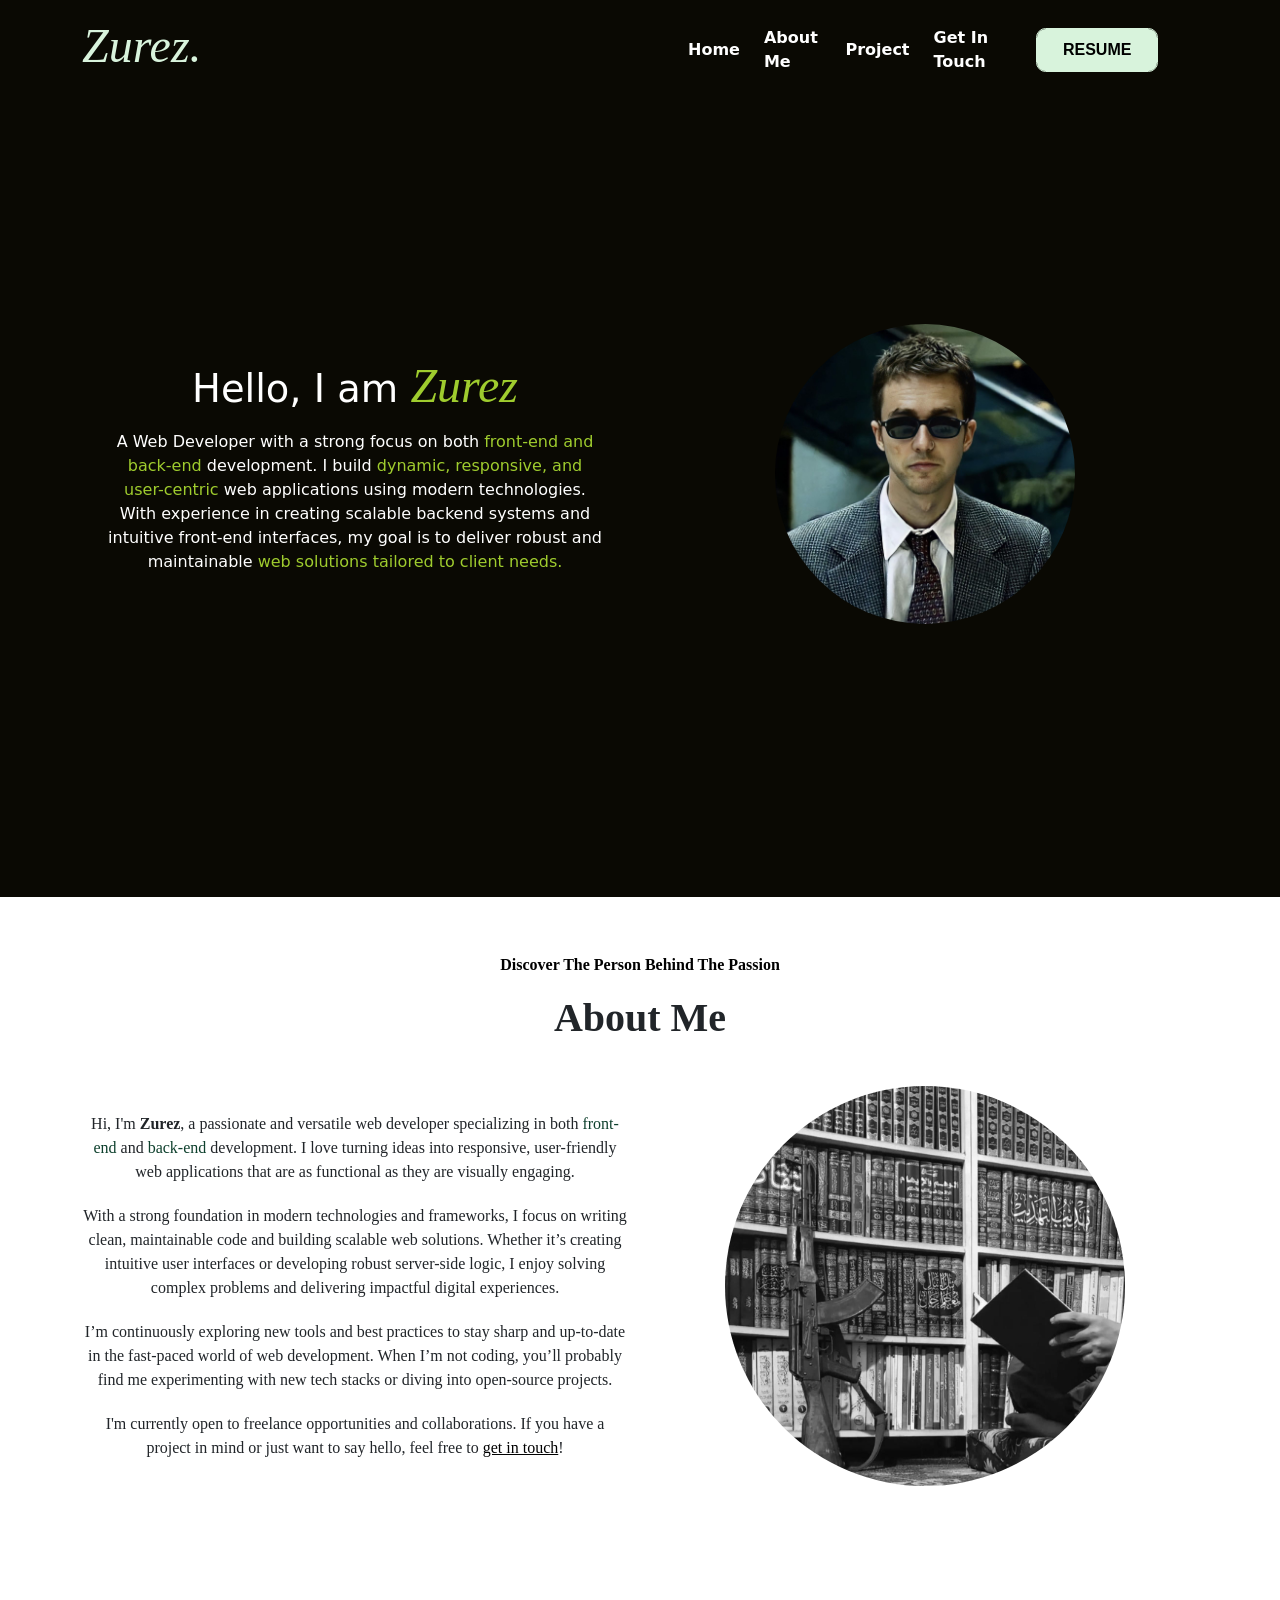
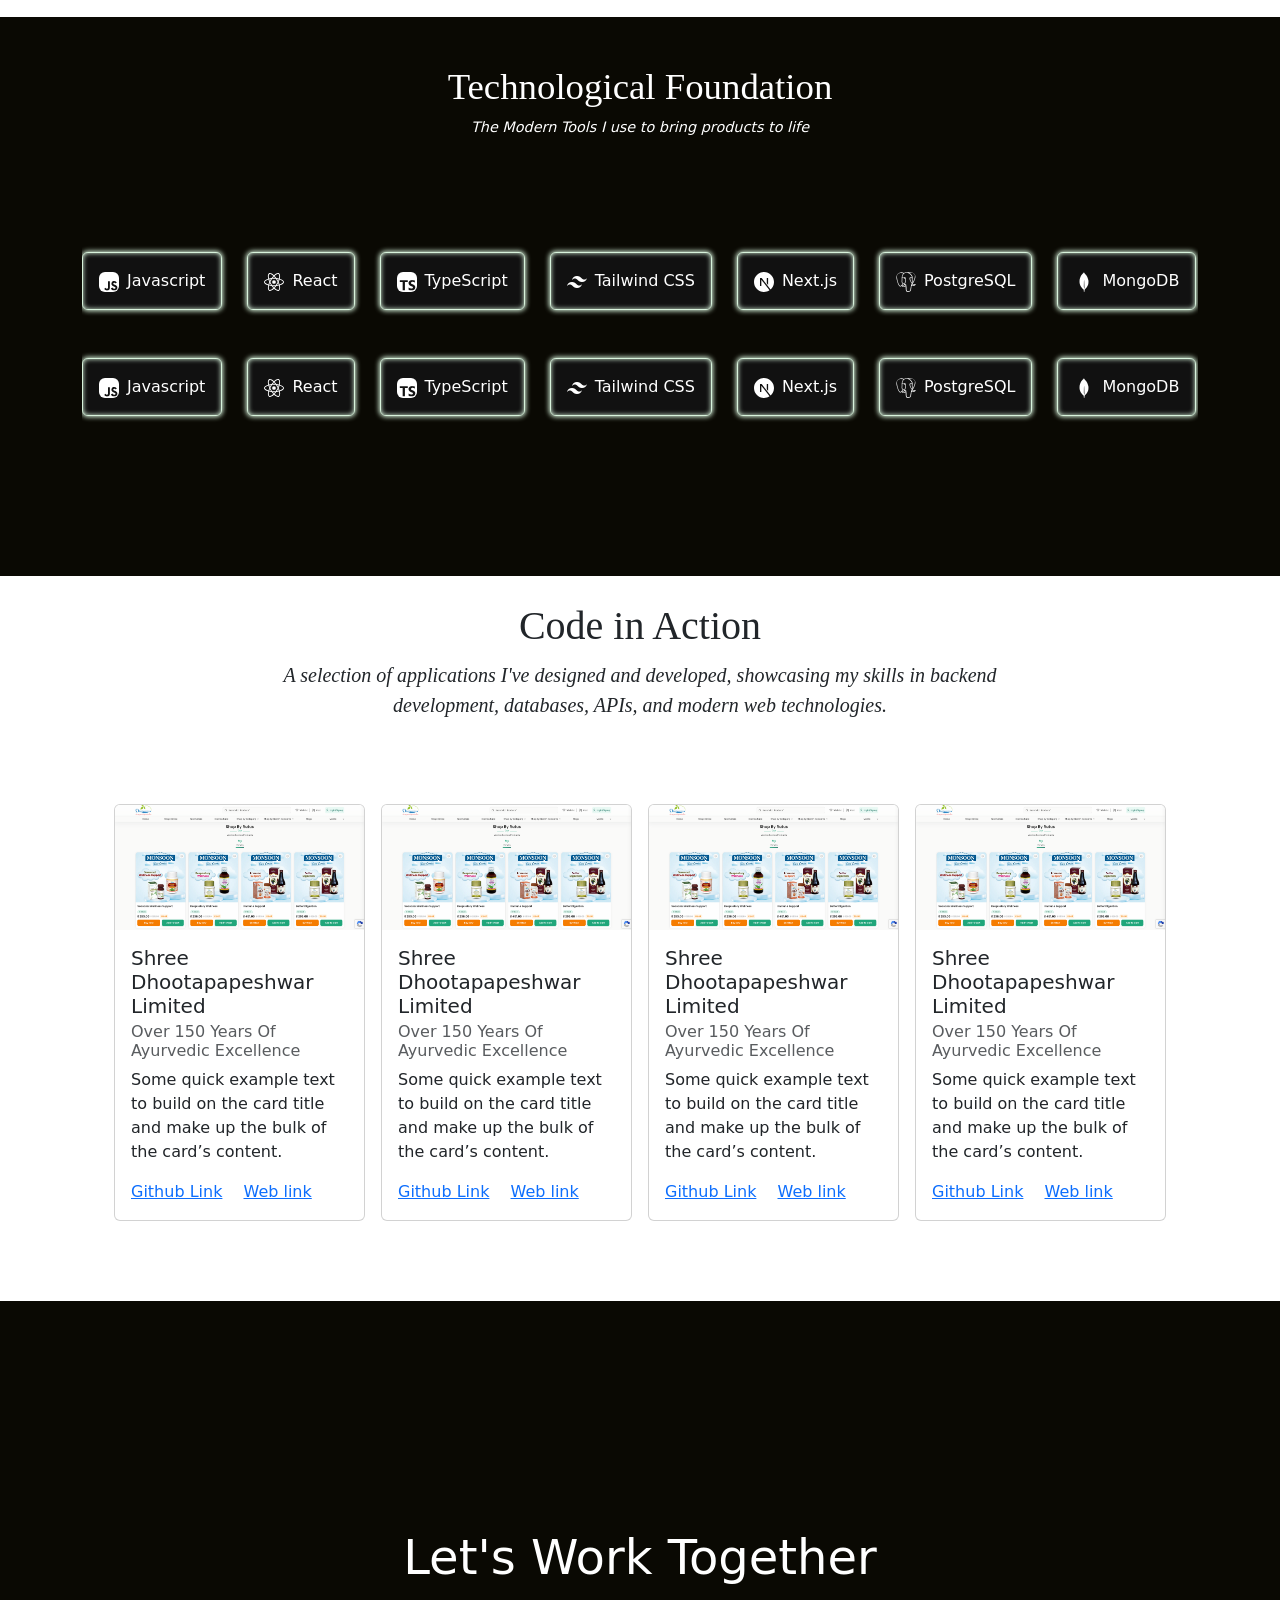
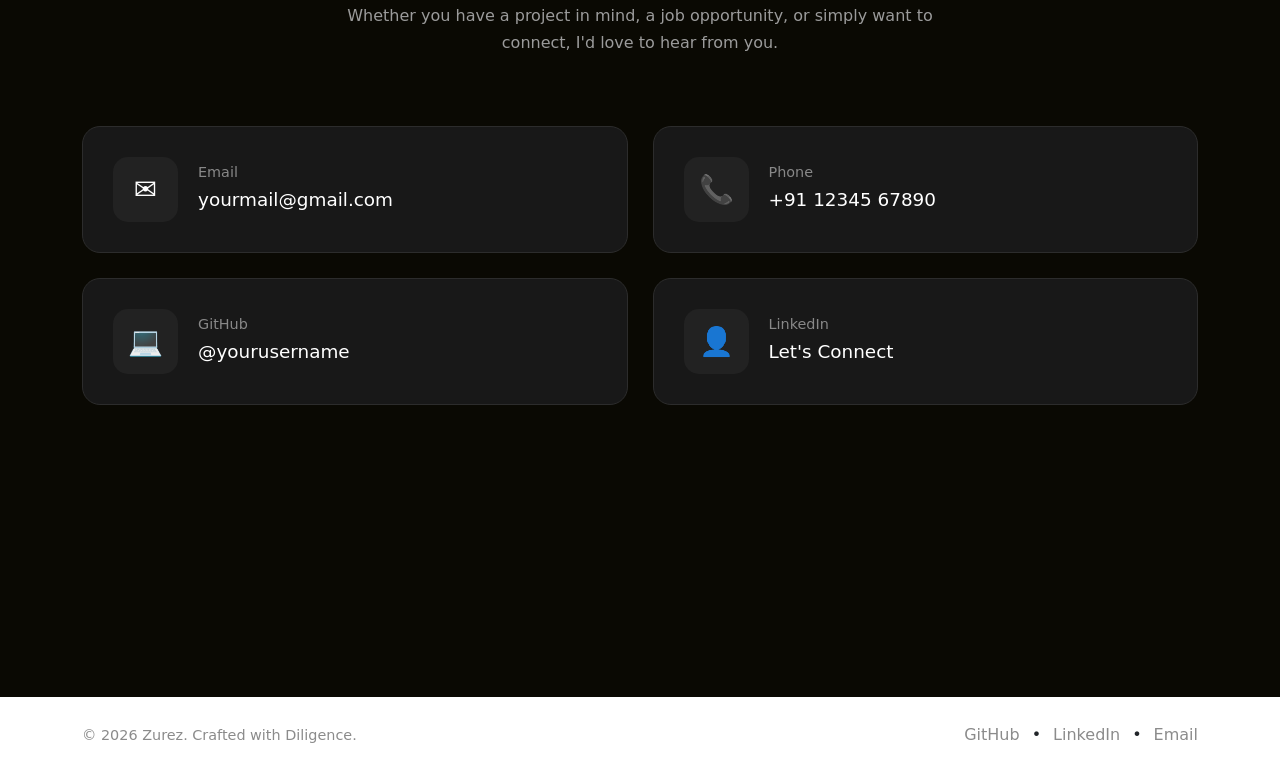
==== commit 04ecb5e8: "portfolio basic structure ready" ====
--- a/index.html
+++ b/index.html
@@ -113,6 +113,7 @@
             </div>
         </section>
 
+
         <!-- Technological foundation -->
         <section id="technology">
 
@@ -1198,6 +1199,145 @@
 
         </section>
 
+        <section id="project">
+            <div class="container">
+                <div class="title-project">
+                    <div>Code in Action</div>
+                </div>
+                <div class="sub-title-project">
+                    <div>A selection of applications I've designed and developed, showcasing my skills in backend <br>
+                        development, databases, APIs, and modern web technologies.</div>
+                </div>
+                <div class="project-cards">
+                    <div class="card" style="width: 25%;">
+                        <img src="/image/sdl.png" class="card-img-top" alt="SDL IMAGE">
+                        <div class="card-body">
+                            <h5 class="card-title">Shree Dhootapapeshwar Limited</h5>
+                            <h6 class="card-subtitle mb-2 text-body-secondary">Over 150 Years Of Ayurvedic Excellence
+                            </h6>
+                            <p class="card-text">Some quick example text to build on the card title and make up the bulk
+                                of
+                                the
+                                card’s content.</p>
+                            <a href="#" class="card-link">Github Link</a>
+                            <a href="#" class="card-link">Web link</a>
+                        </div>
+                    </div>
+
+                    <div class="card" style="width: 25%;">
+                        <img src="/image/sdl.png" class="card-img-top" alt="SDL IMAGE">
+                        <div class="card-body">
+                            <h5 class="card-title">Shree Dhootapapeshwar Limited</h5>
+                            <h6 class="card-subtitle mb-2 text-body-secondary">Over 150 Years Of Ayurvedic Excellence
+                            </h6>
+                            <p class="card-text">Some quick example text to build on the card title and make up the bulk
+                                of
+                                the
+                                card’s content.</p>
+                            <a href="#" class="card-link">Github Link</a>
+                            <a href="#" class="card-link">Web link</a>
+                        </div>
+                    </div>
+
+                    <div class="card" style="width: 25%;">
+                        <img src="/image/sdl.png" class="card-img-top" alt="SDL IMAGE">
+                        <div class="card-body">
+                            <h5 class="card-title">Shree Dhootapapeshwar Limited</h5>
+                            <h6 class="card-subtitle mb-2 text-body-secondary">Over 150 Years Of Ayurvedic Excellence
+                            </h6>
+                            <p class="card-text">Some quick example text to build on the card title and make up the bulk
+                                of
+                                the
+                                card’s content.</p>
+                            <a href="#" class="card-link">Github Link</a>
+                            <a href="#" class="card-link">Web link</a>
+                        </div>
+                    </div>
+
+                    <div class="card" style="width: 25%;">
+                        <img src="/image/sdl.png" class="card-img-top" alt="SDL IMAGE">
+                        <div class="card-body">
+                            <h5 class="card-title">Shree Dhootapapeshwar Limited</h5>
+                            <h6 class="card-subtitle mb-2 text-body-secondary">Over 150 Years Of Ayurvedic Excellence
+                            </h6>
+                            <p class="card-text">Some quick example text to build on the card title and make up the bulk
+                                of
+                                the
+                                card’s content.</p>
+                            <a href="#" class="card-link">Github Link</a>
+                            <a href="#" class="card-link">Web link</a>
+                        </div>
+                    </div>
+                </div>
+            </div>
+        </section>
+
+        <!-- contact me section my detail -->
+        <section id="contact-me">
+            <div class="container">
+
+                <div class="contact-heading">
+                    <h2>Let's Work Together</h2>
+                    <p>
+                        Whether you have a project in mind, a job opportunity,
+                        or simply want to connect, I'd love to hear from you.
+                    </p>
+                </div>
+
+                <div class="contact-grid">
+
+                    <a href="mailto:yourmail@gmail.com" class="contact-card">
+                        <div class="icon">✉</div>
+                        <div class="info">
+                            <span>Email</span>
+                            <h3>yourmail@gmail.com</h3>
+                        </div>
+                    </a>
+
+                    <a href="tel:+911234567890" class="contact-card">
+                        <div class="icon">📞</div>
+                        <div class="info">
+                            <span>Phone</span>
+                            <h3>+91 12345 67890</h3>
+                        </div>
+                    </a>
+
+                    <a href="https://github.com/yourusername" target="_blank" class="contact-card">
+                        <div class="icon">💻</div>
+                        <div class="info">
+                            <span>GitHub</span>
+                            <h3>@yourusername</h3>
+                        </div>
+                    </a>
+
+                    <a href="https://linkedin.com/in/yourusername" target="_blank" class="contact-card">
+                        <div class="icon">👤</div>
+                        <div class="info">
+                            <span>LinkedIn</span>
+                            <h3>Let's Connect</h3>
+                        </div>
+                    </a>
+
+                </div>
+
+            </div>
+        </section>
+
+        <footer class="footer">
+            <div class="container footer-content">
+
+                <p>© 2026 Zurez. Crafted with Diligence.</p>
+
+                <div class="footer-links">
+                    <a href="https://github.com/yourusername" target="_blank">GitHub</a>
+                    <span>•</span>
+                    <a href="https://linkedin.com/in/yourusername" target="_blank">LinkedIn</a>
+                    <span>•</span>
+                    <a href="mailto:yourmail@gmail.com">Email</a>
+                </div>
+
+            </div>
+        </footer>
 
 
     </div>
--- a/styles.css
+++ b/styles.css
@@ -53,7 +53,7 @@
 }
 
 #about {
-  height: 100vh;
+  height: 80vh;
   background-color: var(--main-bg-color-white);
   color: var(--main-bg-color-800);
   font-family: "Times New Roman", Times, serif;
@@ -69,7 +69,7 @@
 }
 
 .about-text {
-  height: 70vh;
+  height: 50vh;
   color: var(--main-bg-color-800);
   margin-bottom: 1rem;
 }
@@ -272,4 +272,154 @@
 
 .reverse {
   animation-direction: reverse;
+}
+
+.title-project {
+  font-size: 2.5rem;
+  font-family: var(--main-font-family);
+  display: flex;
+  justify-content: center;
+  align-items: center;
+  padding: 1.25rem 0 0.25rem;
+}
+
+.sub-title-project {
+  font-size: 1.25rem;
+  font-family: var(--main-font-family);
+  display: flex;
+  justify-content: center;
+  align-items: center;
+  padding: 0 0 1.25rem 0;
+  font-style: italic;
+  text-align: center;
+}
+
+#project {
+  background-color: var(--main-bg-color-white);
+  color: var(--main-bg-color-800);
+}
+
+.project-cards {
+  color: var(--main-bg-color-900);
+  padding: 3rem 1rem 5rem;
+  margin: 1rem;
+  display: flex;
+  gap: 1rem;
+}
+
+#contact-me {
+  min-height: 100vh;
+  display: flex;
+  justify-content: center;
+  align-items: center;
+  color: white;
+}
+
+.contact-heading {
+  text-align: center;
+  margin-bottom: 70px;
+}
+
+.contact-heading h2 {
+  font-size: 3rem;
+  margin-bottom: 15px;
+}
+
+.contact-heading p {
+  width: 650px;
+  max-width: 90%;
+  margin: auto;
+  color: #9b9b9b;
+  line-height: 1.7;
+}
+
+.contact-grid {
+  display: grid;
+  grid-template-columns: repeat(2, 1fr);
+  gap: 25px;
+}
+
+.contact-card {
+  display: flex;
+  align-items: center;
+  gap: 20px;
+
+  padding: 30px;
+
+  background: #181818;
+  border: 1px solid #2c2c2c;
+  border-radius: 18px;
+
+  text-decoration: none;
+  color: white;
+
+  transition: .35s;
+}
+
+.contact-card:hover {
+  transform: translateY(-8px);
+  border-color: #4b7cff;
+  box-shadow: 0 15px 35px rgba(75, 124, 255, .2);
+}
+
+.icon {
+  width: 65px;
+  height: 65px;
+
+  display: flex;
+  justify-content: center;
+  align-items: center;
+
+  font-size: 28px;
+
+  border-radius: 15px;
+  background: #222;
+}
+
+.info span {
+  color: #888;
+  font-size: .9rem;
+}
+
+.info h3 {
+  margin-top: 5px;
+  font-size: 1.15rem;
+  font-weight: 500;
+}
+
+.footer {
+  padding: 25px 0;
+  border-top: 1px solid rgba(255, 255, 255, 0.08);
+  margin-top: 80px;
+  background-color: var(--main-bg-color-white);
+}
+
+.footer-content {
+  display: flex;
+  justify-content: space-between;
+  align-items: center;
+  flex-wrap: wrap;
+  gap: 12px;
+}
+
+.footer p {
+  margin: 0;
+  color: #8b8b8b;
+  font-size: 0.9rem;
+}
+
+.footer-links {
+  display: flex;
+  align-items: center;
+  gap: 12px;
+}
+
+.footer-links a {
+  color: #8b8b8b;
+  text-decoration: none;
+  transition: color .3s;
+}
+
+.footer-links a:hover {
+  color: #ffffff;
 }
